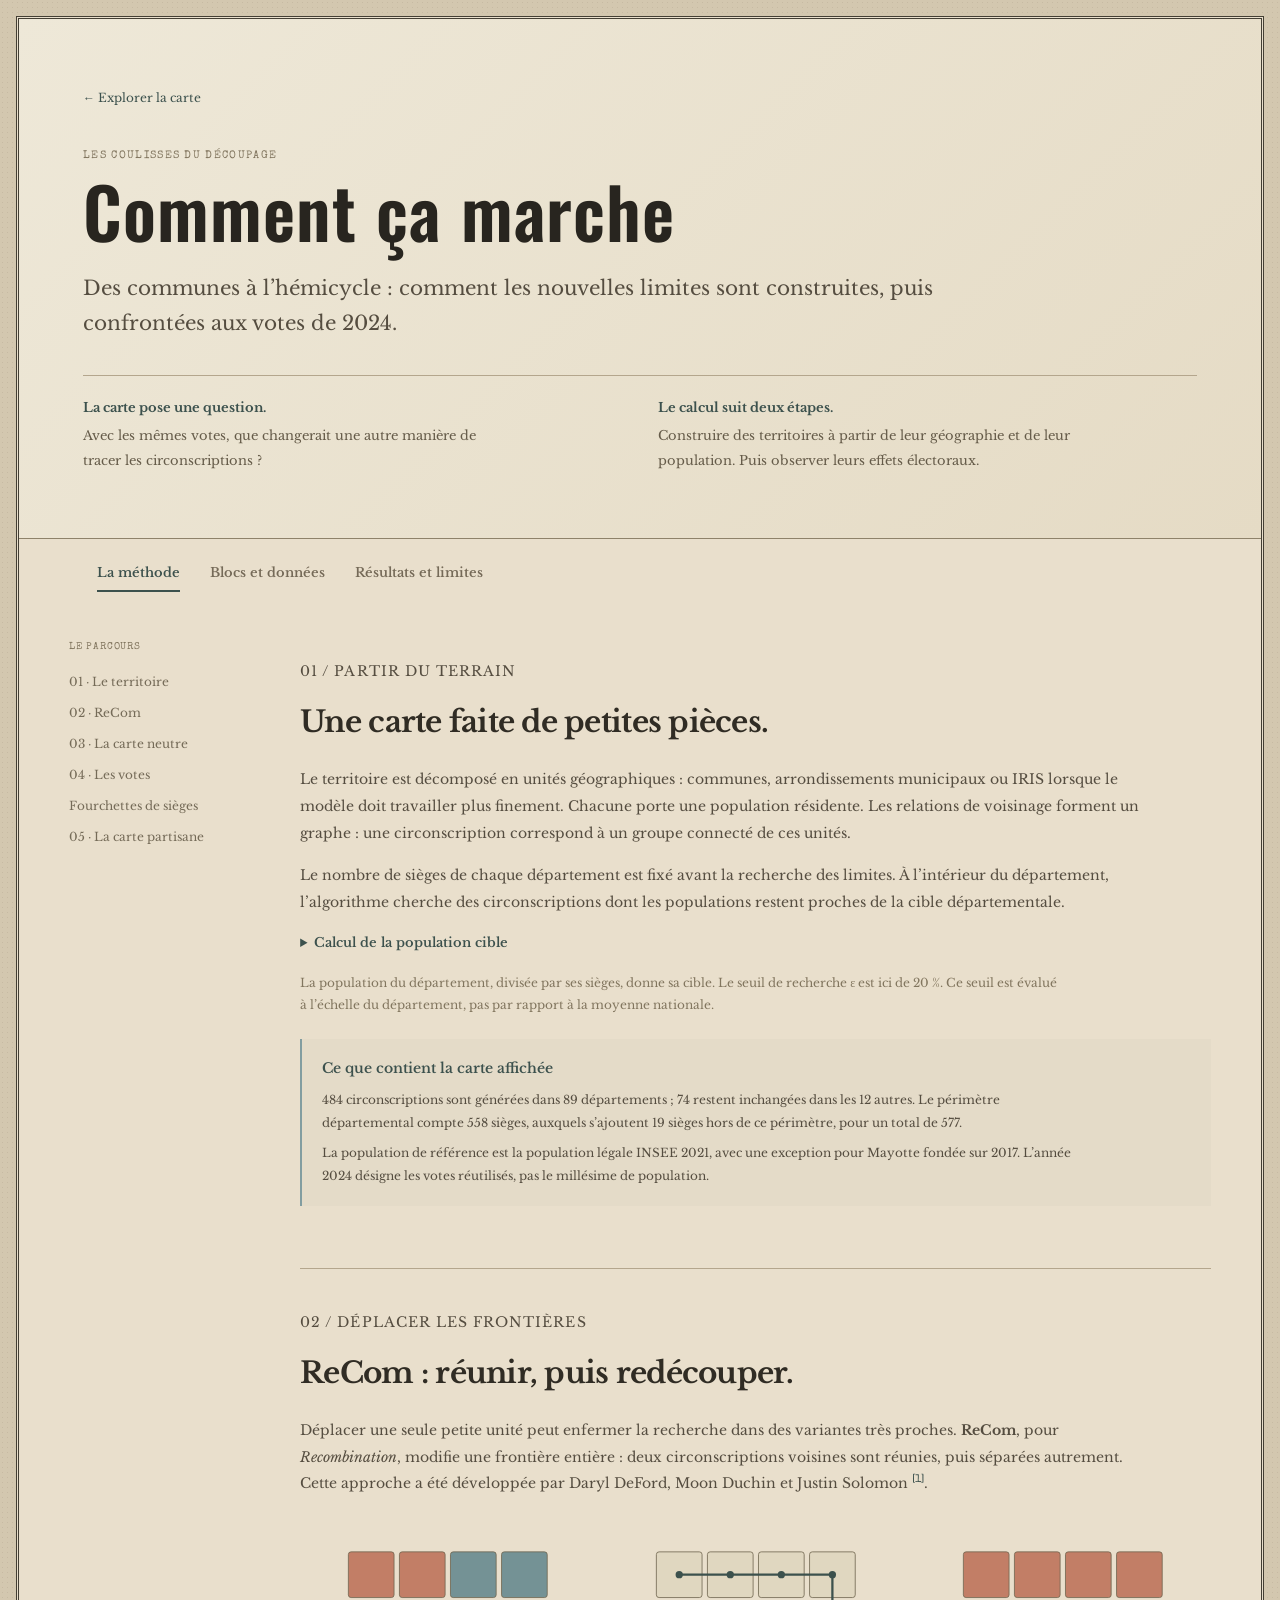
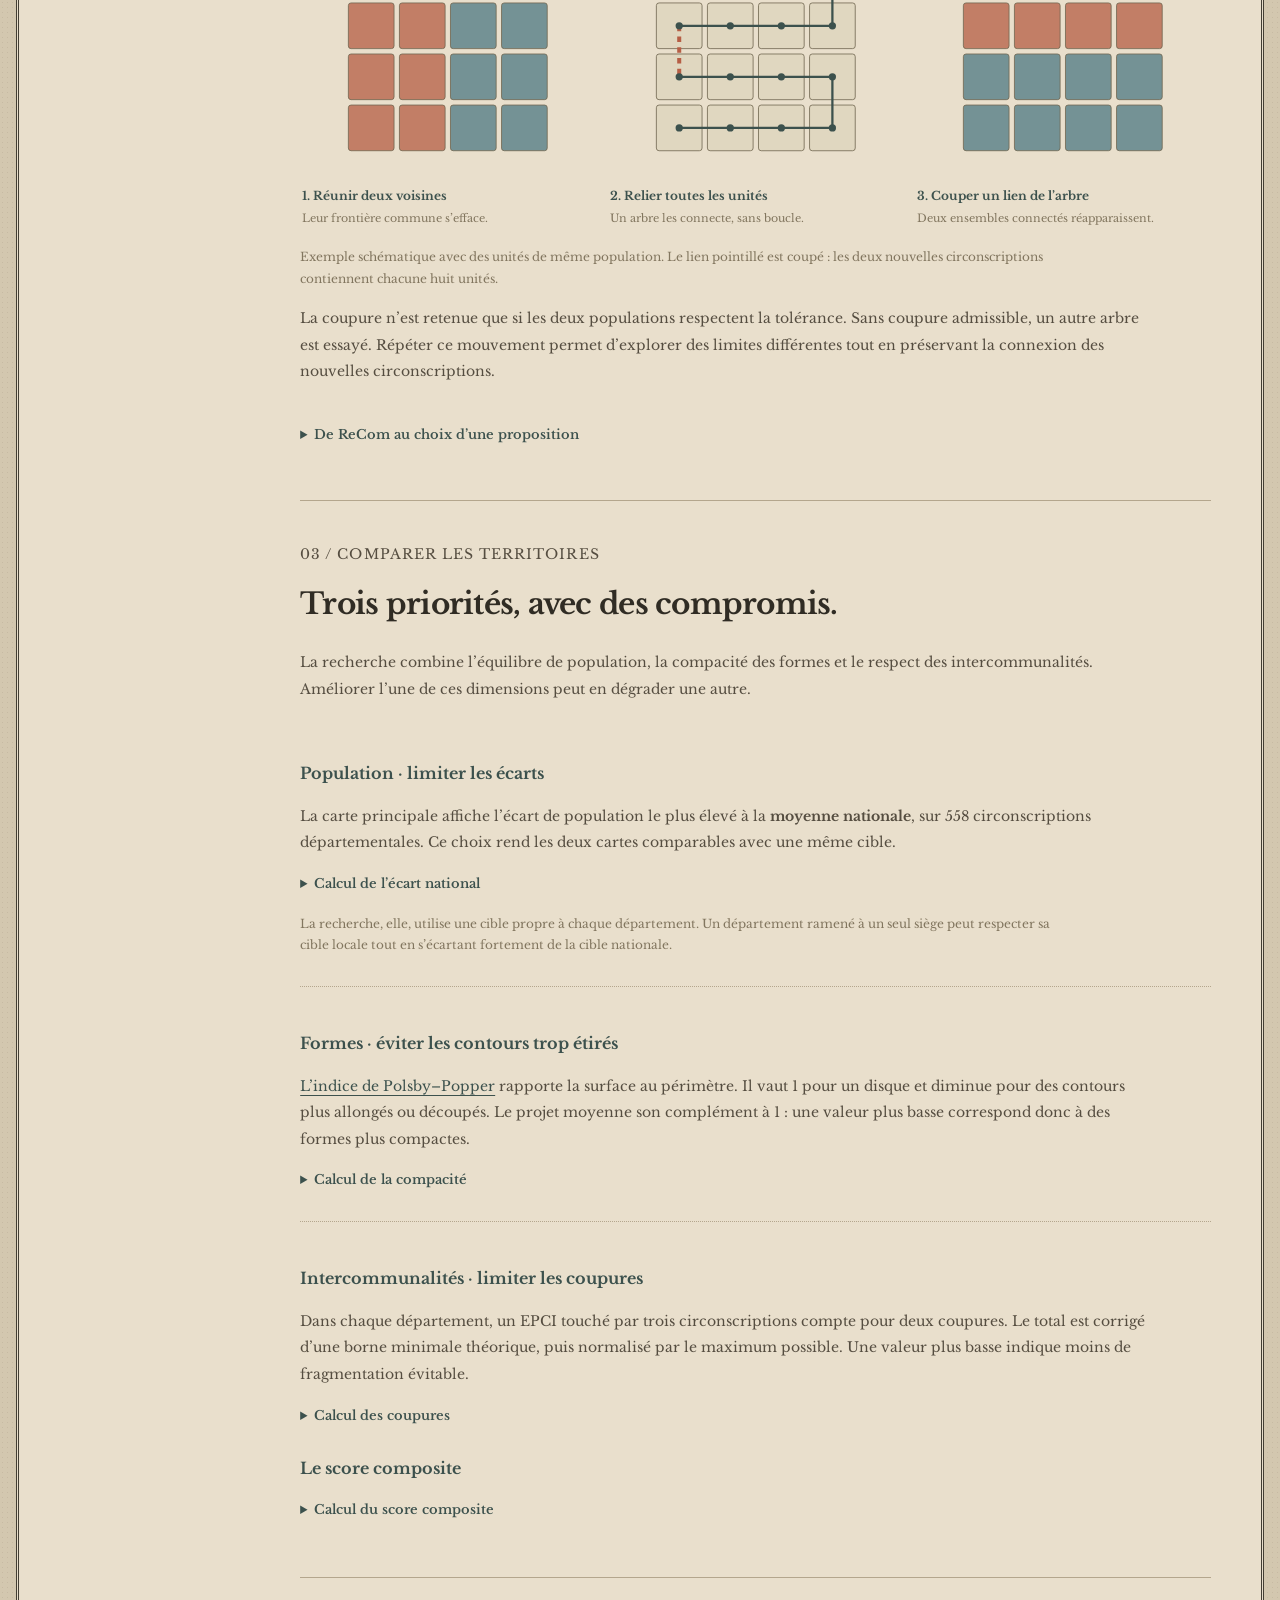
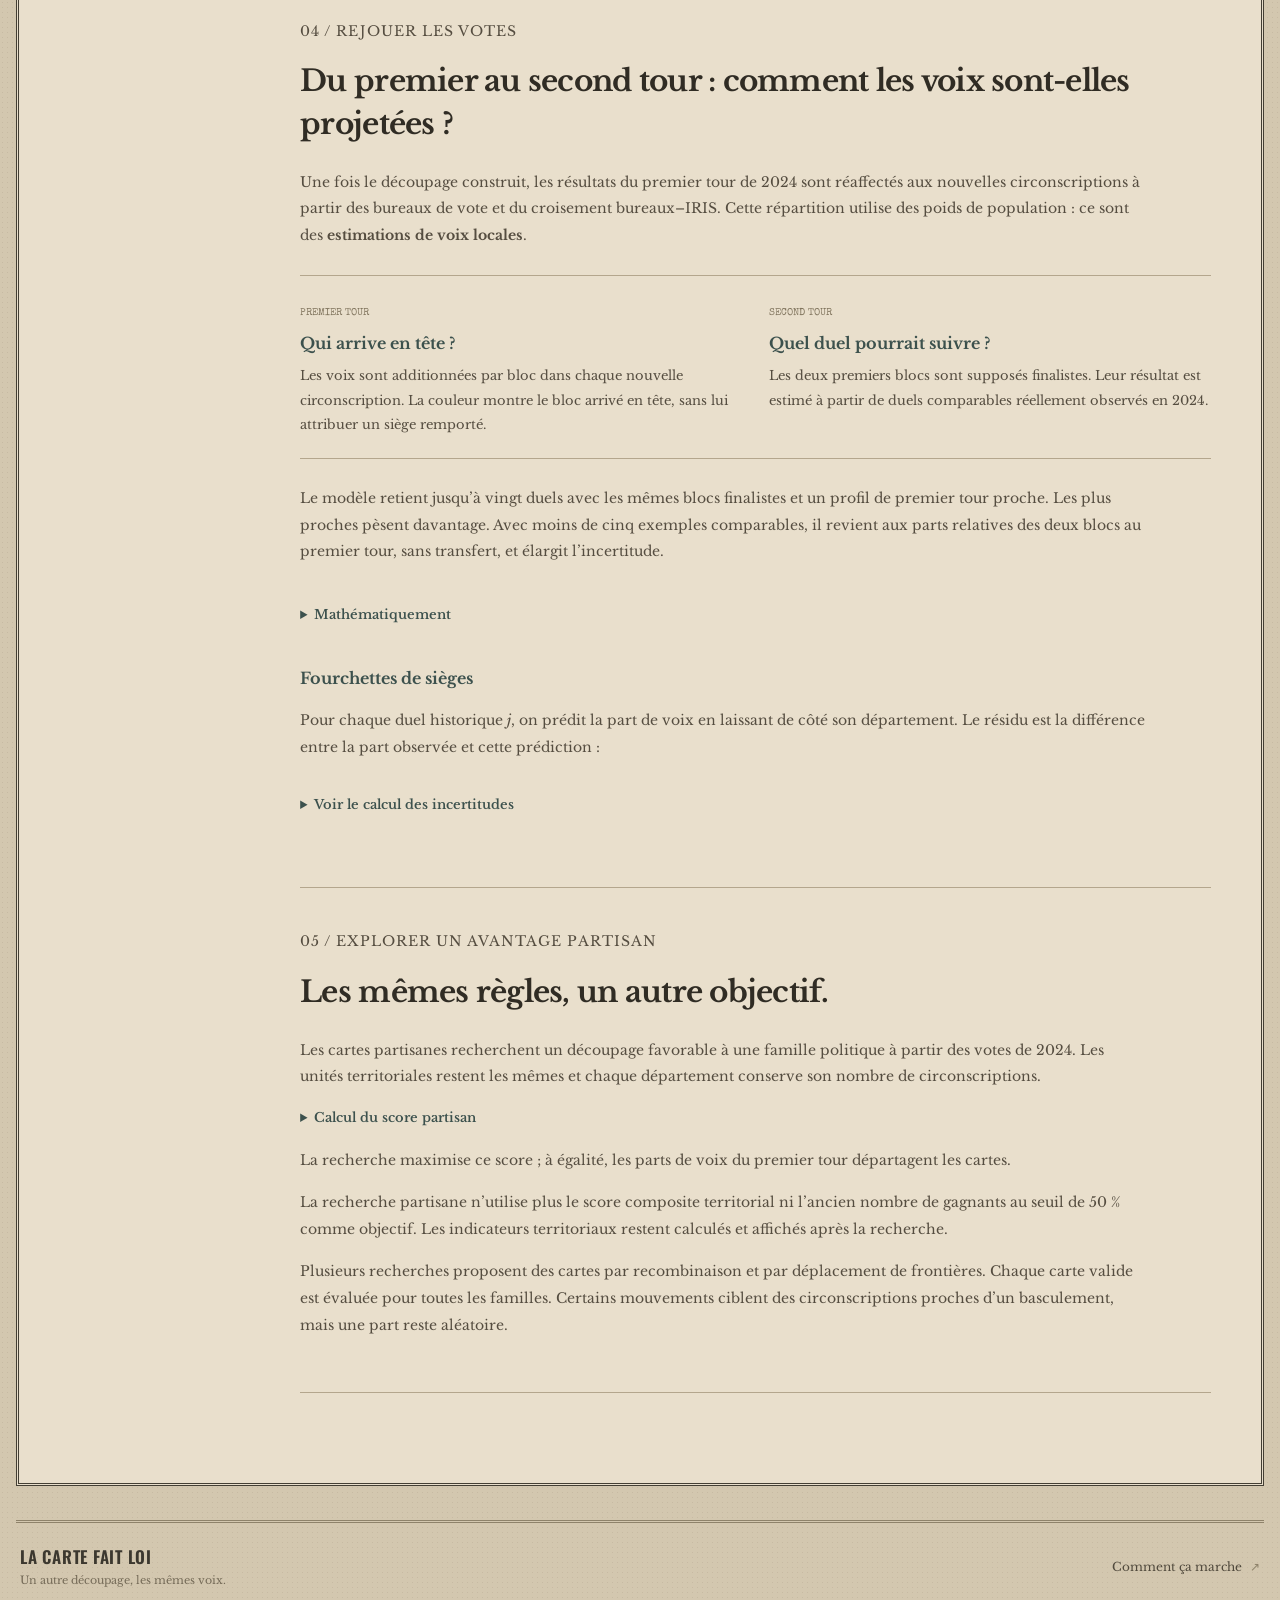
==== redistricting/webapp/method.html @ e7267a3d "Expand partisan scenarios and document methodology" ====
<!doctype html><html lang="fr"><head><meta charset="utf-8"><meta name="viewport" content="width=device-width, initial-scale=1"><meta name="theme-color" content="#e7ddc7"><title>Comment ça marche · La carte fait loi</title><link rel="preconnect" href="https://fonts.googleapis.com"><link href="https://fonts.googleapis.com/css2?family=Libre+Baskerville:wght@400;700&family=Special+Elite&family=Oswald:wght@500;600;700&display=swap" rel="stylesheet"><link rel="stylesheet" href="vendor/katex/katex.min.css"><link rel="stylesheet" href="atlas.css?v=14"></head><body><main class="method-page guide-page">
<header class="guide-hero"><a class="guide-back" href="index.html">← Explorer la carte</a><p class="guide-kicker">Les coulisses du découpage</p><h1>Comment ça marche</h1><p class="guide-lead">Des communes à l’hémicycle : comment les nouvelles limites sont construites, puis confrontées aux votes de 2024.</p><div class="guide-premise"><p><b>La carte pose une question.</b> Avec les mêmes votes, que changerait une autre manière de tracer les circonscriptions ?</p><p><b>Le calcul suit deux étapes.</b> Construire des territoires à partir de leur géographie et de leur population. Puis observer leurs effets électoraux.</p></div></header>
<nav class="guide-sections" aria-label="Grandes sections"><a href="#methode" data-section-link="methode">La méthode</a><a href="#donnees" data-section-link="donnees">Blocs et données</a><a href="#conclusions" data-section-link="conclusions">Résultats et limites</a></nav><div class="guide-layout"><nav class="guide-nav" aria-label="Sommaire"><span>Le parcours</span><a data-nav-group="methode" href="#territoire">01 · Le territoire</a><a data-nav-group="methode" href="#recom">02 · ReCom</a><a data-nav-group="methode" href="#territoires">03 · La carte neutre</a><a data-nav-group="methode" href="#second-tour">04 · Les votes</a><a data-nav-group="methode" href="#incertitude">Fourchettes de sièges</a><a data-nav-group="methode" href="#partisane">05 · La carte partisane</a><a data-nav-group="donnees" href="#familles-politiques">01 · Les familles politiques</a><a data-nav-group="donnees" href="#sources">02 · Les données</a><a data-nav-group="conclusions" href="#mmd">01 · La répartition</a><a data-nav-group="conclusions" href="#validation">02 · La portée</a></nav>
<div class="guide-chapters">
<section class="guide-chapter" id="territoire" data-guide-group="methode"><p class="chapter-number">01 / Partir du terrain</p><h2>Une carte faite de petites pièces.</h2><p>Le territoire est décomposé en unités géographiques : communes, arrondissements municipaux ou IRIS lorsque le modèle doit travailler plus finement. Chacune porte une population résidente. Les relations de voisinage forment un graphe : une circonscription correspond à un groupe connecté de ces unités.</p><p>Le nombre de sièges de chaque département est fixé avant la recherche des limites. À l’intérieur du département, l’algorithme cherche des circonscriptions dont les populations restent proches de la cible départementale.</p><details class="math-disclosure"><summary>Calcul de la population cible</summary><div class="math-display math-pair"><span class="tex-equation" data-tex="\bar P_d=\frac{P_d}{k_d}"><math xmlns="http://www.w3.org/1998/Math/MathML" display="block" aria-label="Population cible du département : population du département divisée par son nombre de sièges"><mrow><msub><mover accent="true"><mi>P</mi><mo>¯</mo></mover><mi>d</mi></msub><mo>=</mo><mfrac><msub><mi>P</mi><mi>d</mi></msub><msub><mi>k</mi><mi>d</mi></msub></mfrac></mrow></math></span><span class="math-connector">et</span><span class="tex-equation" data-tex="\frac{|P(C)-\bar P_d|}{\bar P_d}\leq\varepsilon"><math xmlns="http://www.w3.org/1998/Math/MathML" display="block" aria-label="Écart relatif de la circonscription à la cible départementale inférieur ou égal à epsilon"><mrow><mfrac><mrow><mo>|</mo><mi>P</mi><mo>(</mo><mi>C</mi><mo>)</mo><mo>−</mo><msub><mover accent="true"><mi>P</mi><mo>¯</mo></mover><mi>d</mi></msub><mo>|</mo></mrow><msub><mover accent="true"><mi>P</mi><mo>¯</mo></mover><mi>d</mi></msub></mfrac><mo>≤</mo><mi>ε</mi></mrow></math></span></div></details><p class="equation-caption">La population du département, divisée par ses sièges, donne sa cible. Le seuil de recherche ε est ici de 20 %. Ce seuil est évalué à l’échelle du département, pas par rapport à la moyenne nationale.</p><div class="guide-note"><b>Ce que contient la carte affichée</b><p id="draft-scope"></p><p>La population de référence est la population légale INSEE 2021, avec une exception pour Mayotte fondée sur 2017. L’année 2024 désigne les votes réutilisés, pas le millésime de population.</p></div></section>
<section class="guide-chapter" id="recom" data-guide-group="methode"><p class="chapter-number">02 / Déplacer les frontières</p><h2>ReCom : réunir, puis redécouper.</h2><p>Déplacer une seule petite unité peut enfermer la recherche dans des variantes très proches. <strong>ReCom</strong>, pour <em>Recombination</em>, modifie une frontière entière : deux circonscriptions voisines sont réunies, puis séparées autrement. Cette approche a été développée par Daryl DeFord, Moon Duchin et Justin Solomon <a class="reference-link" href="#ref-recom">[1]</a>.</p>
<div class="recom-strip"><figure><svg class="recom-diagram" viewBox="0 0 220 190" role="img" aria-label="Deux circonscriptions voisines"><title>Deux circonscriptions voisines</title><rect x="36" y="20" width="34" height="34" rx="2" fill="#b65e45" fill-opacity=".75" stroke="#706650" stroke-width=".6"/><rect x="74" y="20" width="34" height="34" rx="2" fill="#b65e45" fill-opacity=".75" stroke="#706650" stroke-width=".6"/><rect x="112" y="20" width="34" height="34" rx="2" fill="#4e7883" fill-opacity=".75" stroke="#706650" stroke-width=".6"/><rect x="150" y="20" width="34" height="34" rx="2" fill="#4e7883" fill-opacity=".75" stroke="#706650" stroke-width=".6"/><rect x="36" y="58" width="34" height="34" rx="2" fill="#b65e45" fill-opacity=".75" stroke="#706650" stroke-width=".6"/><rect x="74" y="58" width="34" height="34" rx="2" fill="#b65e45" fill-opacity=".75" stroke="#706650" stroke-width=".6"/><rect x="112" y="58" width="34" height="34" rx="2" fill="#4e7883" fill-opacity=".75" stroke="#706650" stroke-width=".6"/><rect x="150" y="58" width="34" height="34" rx="2" fill="#4e7883" fill-opacity=".75" stroke="#706650" stroke-width=".6"/><rect x="36" y="96" width="34" height="34" rx="2" fill="#b65e45" fill-opacity=".75" stroke="#706650" stroke-width=".6"/><rect x="74" y="96" width="34" height="34" rx="2" fill="#b65e45" fill-opacity=".75" stroke="#706650" stroke-width=".6"/><rect x="112" y="96" width="34" height="34" rx="2" fill="#4e7883" fill-opacity=".75" stroke="#706650" stroke-width=".6"/><rect x="150" y="96" width="34" height="34" rx="2" fill="#4e7883" fill-opacity=".75" stroke="#706650" stroke-width=".6"/><rect x="36" y="134" width="34" height="34" rx="2" fill="#b65e45" fill-opacity=".75" stroke="#706650" stroke-width=".6"/><rect x="74" y="134" width="34" height="34" rx="2" fill="#b65e45" fill-opacity=".75" stroke="#706650" stroke-width=".6"/><rect x="112" y="134" width="34" height="34" rx="2" fill="#4e7883" fill-opacity=".75" stroke="#706650" stroke-width=".6"/><rect x="150" y="134" width="34" height="34" rx="2" fill="#4e7883" fill-opacity=".75" stroke="#706650" stroke-width=".6"/></svg><figcaption><b>1. Réunir deux voisines</b><span>Leur frontière commune s’efface.</span></figcaption></figure><figure><svg class="recom-diagram" viewBox="0 0 220 190" role="img" aria-label="Un arbre sur le territoire fusionné"><title>Un arbre sur le territoire fusionné</title><rect x="36" y="20" width="34" height="34" rx="2" fill="#ded4bd" fill-opacity=".75" stroke="#706650" stroke-width=".6"/><rect x="74" y="20" width="34" height="34" rx="2" fill="#ded4bd" fill-opacity=".75" stroke="#706650" stroke-width=".6"/><rect x="112" y="20" width="34" height="34" rx="2" fill="#ded4bd" fill-opacity=".75" stroke="#706650" stroke-width=".6"/><rect x="150" y="20" width="34" height="34" rx="2" fill="#ded4bd" fill-opacity=".75" stroke="#706650" stroke-width=".6"/><rect x="36" y="58" width="34" height="34" rx="2" fill="#ded4bd" fill-opacity=".75" stroke="#706650" stroke-width=".6"/><rect x="74" y="58" width="34" height="34" rx="2" fill="#ded4bd" fill-opacity=".75" stroke="#706650" stroke-width=".6"/><rect x="112" y="58" width="34" height="34" rx="2" fill="#ded4bd" fill-opacity=".75" stroke="#706650" stroke-width=".6"/><rect x="150" y="58" width="34" height="34" rx="2" fill="#ded4bd" fill-opacity=".75" stroke="#706650" stroke-width=".6"/><rect x="36" y="96" width="34" height="34" rx="2" fill="#ded4bd" fill-opacity=".75" stroke="#706650" stroke-width=".6"/><rect x="74" y="96" width="34" height="34" rx="2" fill="#ded4bd" fill-opacity=".75" stroke="#706650" stroke-width=".6"/><rect x="112" y="96" width="34" height="34" rx="2" fill="#ded4bd" fill-opacity=".75" stroke="#706650" stroke-width=".6"/><rect x="150" y="96" width="34" height="34" rx="2" fill="#ded4bd" fill-opacity=".75" stroke="#706650" stroke-width=".6"/><rect x="36" y="134" width="34" height="34" rx="2" fill="#ded4bd" fill-opacity=".75" stroke="#706650" stroke-width=".6"/><rect x="74" y="134" width="34" height="34" rx="2" fill="#ded4bd" fill-opacity=".75" stroke="#706650" stroke-width=".6"/><rect x="112" y="134" width="34" height="34" rx="2" fill="#ded4bd" fill-opacity=".75" stroke="#706650" stroke-width=".6"/><rect x="150" y="134" width="34" height="34" rx="2" fill="#ded4bd" fill-opacity=".75" stroke="#706650" stroke-width=".6"/><line x1="53" y1="37" x2="91" y2="37" stroke="#3c514d" stroke-width="1.7"/><line x1="91" y1="37" x2="129" y2="37" stroke="#3c514d" stroke-width="1.7"/><line x1="129" y1="37" x2="167" y2="37" stroke="#3c514d" stroke-width="1.7"/><line x1="167" y1="37" x2="167" y2="75" stroke="#3c514d" stroke-width="1.7"/><line x1="167" y1="75" x2="129" y2="75" stroke="#3c514d" stroke-width="1.7"/><line x1="129" y1="75" x2="91" y2="75" stroke="#3c514d" stroke-width="1.7"/><line x1="91" y1="75" x2="53" y2="75" stroke="#3c514d" stroke-width="1.7"/><line x1="53" y1="75" x2="53" y2="113" stroke="#b65e45" stroke-width="3" stroke-dasharray="4 4"/><line x1="53" y1="113" x2="91" y2="113" stroke="#3c514d" stroke-width="1.7"/><line x1="91" y1="113" x2="129" y2="113" stroke="#3c514d" stroke-width="1.7"/><line x1="129" y1="113" x2="167" y2="113" stroke="#3c514d" stroke-width="1.7"/><line x1="167" y1="113" x2="167" y2="151" stroke="#3c514d" stroke-width="1.7"/><line x1="167" y1="151" x2="129" y2="151" stroke="#3c514d" stroke-width="1.7"/><line x1="129" y1="151" x2="91" y2="151" stroke="#3c514d" stroke-width="1.7"/><line x1="91" y1="151" x2="53" y2="151" stroke="#3c514d" stroke-width="1.7"/><circle cx="53" cy="37" r="2.7" fill="#3c514d"/><circle cx="91" cy="37" r="2.7" fill="#3c514d"/><circle cx="129" cy="37" r="2.7" fill="#3c514d"/><circle cx="167" cy="37" r="2.7" fill="#3c514d"/><circle cx="53" cy="75" r="2.7" fill="#3c514d"/><circle cx="91" cy="75" r="2.7" fill="#3c514d"/><circle cx="129" cy="75" r="2.7" fill="#3c514d"/><circle cx="167" cy="75" r="2.7" fill="#3c514d"/><circle cx="53" cy="113" r="2.7" fill="#3c514d"/><circle cx="91" cy="113" r="2.7" fill="#3c514d"/><circle cx="129" cy="113" r="2.7" fill="#3c514d"/><circle cx="167" cy="113" r="2.7" fill="#3c514d"/><circle cx="53" cy="151" r="2.7" fill="#3c514d"/><circle cx="91" cy="151" r="2.7" fill="#3c514d"/><circle cx="129" cy="151" r="2.7" fill="#3c514d"/><circle cx="167" cy="151" r="2.7" fill="#3c514d"/></svg><figcaption><b>2. Relier toutes les unités</b><span>Un arbre les connecte, sans boucle.</span></figcaption></figure><figure><svg class="recom-diagram" viewBox="0 0 220 190" role="img" aria-label="Deux nouvelles circonscriptions"><title>Deux nouvelles circonscriptions</title><rect x="36" y="20" width="34" height="34" rx="2" fill="#b65e45" fill-opacity=".75" stroke="#706650" stroke-width=".6"/><rect x="74" y="20" width="34" height="34" rx="2" fill="#b65e45" fill-opacity=".75" stroke="#706650" stroke-width=".6"/><rect x="112" y="20" width="34" height="34" rx="2" fill="#b65e45" fill-opacity=".75" stroke="#706650" stroke-width=".6"/><rect x="150" y="20" width="34" height="34" rx="2" fill="#b65e45" fill-opacity=".75" stroke="#706650" stroke-width=".6"/><rect x="36" y="58" width="34" height="34" rx="2" fill="#b65e45" fill-opacity=".75" stroke="#706650" stroke-width=".6"/><rect x="74" y="58" width="34" height="34" rx="2" fill="#b65e45" fill-opacity=".75" stroke="#706650" stroke-width=".6"/><rect x="112" y="58" width="34" height="34" rx="2" fill="#b65e45" fill-opacity=".75" stroke="#706650" stroke-width=".6"/><rect x="150" y="58" width="34" height="34" rx="2" fill="#b65e45" fill-opacity=".75" stroke="#706650" stroke-width=".6"/><rect x="36" y="96" width="34" height="34" rx="2" fill="#4e7883" fill-opacity=".75" stroke="#706650" stroke-width=".6"/><rect x="74" y="96" width="34" height="34" rx="2" fill="#4e7883" fill-opacity=".75" stroke="#706650" stroke-width=".6"/><rect x="112" y="96" width="34" height="34" rx="2" fill="#4e7883" fill-opacity=".75" stroke="#706650" stroke-width=".6"/><rect x="150" y="96" width="34" height="34" rx="2" fill="#4e7883" fill-opacity=".75" stroke="#706650" stroke-width=".6"/><rect x="36" y="134" width="34" height="34" rx="2" fill="#4e7883" fill-opacity=".75" stroke="#706650" stroke-width=".6"/><rect x="74" y="134" width="34" height="34" rx="2" fill="#4e7883" fill-opacity=".75" stroke="#706650" stroke-width=".6"/><rect x="112" y="134" width="34" height="34" rx="2" fill="#4e7883" fill-opacity=".75" stroke="#706650" stroke-width=".6"/><rect x="150" y="134" width="34" height="34" rx="2" fill="#4e7883" fill-opacity=".75" stroke="#706650" stroke-width=".6"/></svg><figcaption><b>3. Couper un lien de l’arbre</b><span>Deux ensembles connectés réapparaissent.</span></figcaption></figure></div><p class="equation-caption">Exemple schématique avec des unités de même population. Le lien pointillé est coupé : les deux nouvelles circonscriptions contiennent chacune huit unités.</p>
<p>La coupure n’est retenue que si les deux populations respectent la tolérance. Sans coupure admissible, un autre arbre est essayé. Répéter ce mouvement permet d’explorer des limites différentes tout en préservant la connexion des nouvelles circonscriptions.</p><details class="guide-details"><summary>De ReCom au choix d’une proposition</summary><p>Le projet construit les arbres par Kruskal aléatoire. Ce tirage n’est pas un tirage uniforme parmi tous les arbres possibles. Les mouvements ReCom alimentent ensuite un <strong>recuit simulé</strong> : les améliorations sont acceptées ; certaines dégradations peuvent aussi l’être au début, pour sortir d’une solution locale. Cette souplesse diminue au cours de la recherche. Le meilleur plan valide rencontré est conservé.</p><p>Ce procédé ne garantit ni l’optimum global, ni un échantillon uniforme de toutes les cartes. Il n’est pas assimilé ici à un ensemble électoral neutre.</p></details></section>
<section class="guide-chapter" id="territoires" data-guide-group="methode"><p class="chapter-number">03 / Comparer les territoires</p><h2>Trois priorités, avec des compromis.</h2><p>La recherche combine l’équilibre de population, la compacité des formes et le respect des intercommunalités. Améliorer l’une de ces dimensions peut en dégrader une autre.</p><div class="criterion-block"><h3>Population · limiter les écarts</h3><p>La carte principale affiche l’écart de population le plus élevé à la <strong>moyenne nationale</strong>, sur 558 circonscriptions départementales. Ce choix rend les deux cartes comparables avec une même cible.</p><details class="math-disclosure"><summary>Calcul de l’écart national</summary><div class="math-display"><span class="tex-equation" data-tex="\bar P=\frac{P_{\text{total}}}{558},\qquad E_{\max}=\max_C\frac{|P(C)-\bar P|}{\bar P}"><math xmlns="http://www.w3.org/1998/Math/MathML" display="block" aria-label="Écart national maximal : maximum des écarts relatifs de population à la cible nationale"><mrow><mover accent="true"><mi>P</mi><mo>¯</mo></mover><mo>=</mo><mfrac><msub><mi>P</mi><mtext>total</mtext></msub><mn>558</mn></mfrac><mo>,</mo><mspace width="1em"></mspace><msub><mi>E</mi><mtext>max</mtext></msub><mo>=</mo><munder><mi mathvariant="normal">max</mi><mi>C</mi></munder><mfrac><mrow><mo>|</mo><mi>P</mi><mrow><mo>(</mo><mi>C</mi><mo>)</mo></mrow><mo>−</mo><mover accent="true"><mi>P</mi><mo>¯</mo></mover><mo>|</mo></mrow><mover accent="true"><mi>P</mi><mo>¯</mo></mover></mfrac></mrow></math></span></div></details><p class="equation-caption">La recherche, elle, utilise une cible propre à chaque département. Un département ramené à un seul siège peut respecter sa cible locale tout en s’écartant fortement de la cible nationale.</p></div><div class="criterion-block"><h3>Formes · éviter les contours trop étirés</h3><p><a href="https://cran.r-project.org/web/packages/redistmetrics/vignettes/compactness.html">L’indice de Polsby–Popper</a> rapporte la surface au périmètre. Il vaut 1 pour un disque et diminue pour des contours plus allongés ou découpés. Le projet moyenne son complément à 1 : une valeur plus basse correspond donc à des formes plus compactes.</p><details class="math-disclosure"><summary>Calcul de la compacité</summary><div class="math-display"><span class="tex-equation" data-tex="PP(C)=\frac{4\pi A(C)}{\ell^2},\qquad L_{\text{formes}}=\frac{1}{k}\sum_{i=1}^{k}(1-PP(C_i))"><math xmlns="http://www.w3.org/1998/Math/MathML" display="block" aria-label="Compacité : Polsby–Popper égale quatre pi fois aire divisée par périmètre au carré ; on moyenne un moins cet indice"><mrow><mi mathvariant="normal">PP</mi><mrow><mo>(</mo><mi>C</mi><mo>)</mo></mrow><mo>=</mo><mfrac><mrow><mn>4</mn><mi>π</mi><mi>A</mi><mrow><mo>(</mo><mi>C</mi><mo>)</mo></mrow></mrow><msup><mi>ℓ</mi><mn>2</mn></msup></mfrac><mo>,</mo><mspace width="1em"></mspace><msub><mi>L</mi><mtext>formes</mtext></msub><mo>=</mo><mfrac><mn>1</mn><mi>k</mi></mfrac><munderover><mo>∑</mo><mrow><mi>i</mi><mo>=</mo><mn>1</mn></mrow><mi>k</mi></munderover><mrow><mo>(</mo><mrow><mn>1</mn><mo>−</mo><mi mathvariant="normal">PP</mi><mrow><mo>(</mo><msub><mi>C</mi><mi>i</mi></msub><mo>)</mo></mrow></mrow><mo>)</mo></mrow></mrow></math></span></div><p class="equation-caption">A est la surface, ℓ le périmètre de la circonscription considérée et k le nombre de circonscriptions.</p></details></div><div class="criterion-block"><h3>Intercommunalités · limiter les coupures</h3><p>Dans chaque département, un EPCI touché par trois circonscriptions compte pour deux coupures. Le total est corrigé d’une borne minimale théorique, puis normalisé par le maximum possible. Une valeur plus basse indique moins de fragmentation évitable.</p><details class="math-disclosure"><summary>Calcul des coupures</summary><div class="math-display"><span class="tex-equation" data-tex="L_{\text{intercommunalités}}=\frac{\max(0,S-S_{\min})}{\max(1,S_{\max}-S_{\min})}"><math xmlns="http://www.w3.org/1998/Math/MathML" display="block" aria-label="Fragmentation normalisée : coupures au-delà de la borne minimale divisées par l’écart entre bornes maximale et minimale, avec garde contre un dénominateur nul"><mrow><msub><mi>L</mi><mtext>intercommunalités</mtext></msub><mo>=</mo><mfrac><mrow><mi mathvariant="normal">max</mi><mrow><mo>(</mo><mrow><mn>0</mn><mo>,</mo><mi>S</mi><mo>−</mo><msub><mi>S</mi><mtext>min</mtext></msub></mrow><mo>)</mo></mrow></mrow><mrow><mi mathvariant="normal">max</mi><mrow><mo>(</mo><mrow><mn>1</mn><mo>,</mo><msub><mi>S</mi><mtext>max</mtext></msub><mo>−</mo><msub><mi>S</mi><mtext>min</mtext></msub></mrow><mo>)</mo></mrow></mrow></mfrac></mrow></math></span></div><p class="equation-caption">S désigne le nombre de coupures ; S<sub>min</sub> et S<sub>max</sub> sont les bornes du modèle. Le garde-fou au dénominateur évite une division par zéro.</p></details></div><h3>Le score composite</h3><details class="math-disclosure"><summary>Calcul du score composite</summary><div class="math-display"><span class="tex-equation" data-tex="L=0{,}50\,L_{\text{population}}+0{,}30\,L_{\text{formes}}+0{,}20\,L_{\text{intercommunalités}}"><math xmlns="http://www.w3.org/1998/Math/MathML" display="block" aria-label="Fonction objectif : 50 pour cent population, 30 pour cent formes, 20 pour cent intercommunalités"><mrow><mi>L</mi><mo>=</mo><mn>0,50</mn><msub><mi>L</mi><mtext>population</mtext></msub><mo>+</mo><mn>0,30</mn><msub><mi>L</mi><mtext>formes</mtext></msub><mo>+</mo><mn>0,20</mn><msub><mi>L</mi><mtext>intercommunalités</mtext></msub></mrow></math></span></div></details></section>
<section class="guide-chapter" id="second-tour" data-guide-group="methode"><p class="chapter-number">04 / Rejouer les votes</p><h2>Du premier au second tour : comment les voix sont-elles projetées ?</h2><p>Une fois le découpage construit, les résultats du premier tour de 2024 sont réaffectés aux nouvelles circonscriptions à partir des bureaux de vote et du croisement bureaux–IRIS. Cette répartition utilise des poids de population : ce sont des <strong>estimations de voix locales</strong>.</p><div class="guide-two-tours"><div><span>Premier tour</span><h3>Qui arrive en tête ?</h3><p>Les voix sont additionnées par bloc dans chaque nouvelle circonscription. La couleur montre le bloc arrivé en tête, sans lui attribuer un siège remporté.</p></div><div><span>Second tour</span><h3>Quel duel pourrait suivre ?</h3><p>Les deux premiers blocs sont supposés finalistes. Leur résultat est estimé à partir de duels comparables réellement observés en 2024.</p></div></div><p>Le modèle retient jusqu’à vingt duels avec les mêmes blocs finalistes et un profil de premier tour proche. Les plus proches pèsent davantage. Avec moins de cinq exemples comparables, il revient aux parts relatives des deux blocs au premier tour, sans transfert, et élargit l’incertitude.</p><details class="guide-details"><summary>Mathématiquement</summary><div class="math-display"><span class="tex-equation" data-tex="\hat{s}_a(x)=\frac{\sum_{j\in V}w_j s_{a,j}}{\sum_{j\in V}w_j}"><math xmlns="http://www.w3.org/1998/Math/MathML" display="block" aria-label="Part estimée du bloc a : moyenne des résultats des duels voisins pondérée par leur proximité"><mrow><msub><mover accent="true"><mi>s</mi><mo>^</mo></mover><mi>a</mi></msub><mrow><mo>(</mo><mi>x</mi><mo>)</mo></mrow><mo>=</mo><mfrac><mrow><munderover><mo>∑</mo><mrow><mi>j</mi><mo>∈</mo><mi>V</mi></mrow><mrow></mrow></munderover><msub><mi>w</mi><mi>j</mi></msub><msub><mi>s</mi><mrow><mi>a</mi><mo>,</mo><mi>j</mi></mrow></msub></mrow><mrow><munderover><mo>∑</mo><mrow><mi>j</mi><mo>∈</mo><mi>V</mi></mrow><mrow></mrow></munderover><msub><mi>w</mi><mi>j</mi></msub></mrow></mfrac></mrow></math></span></div><div class="math-display"><span class="tex-equation" data-tex="w_j=\frac{1}{\lVert x-x_j\rVert_2+0{,}015}"><math xmlns="http://www.w3.org/1998/Math/MathML" display="block" aria-label="Poids d’un duel : inverse de sa distance euclidienne au profil recherché plus 0,015"><mrow><msub><mi>w</mi><mi>j</mi></msub><mo>=</mo><mfrac><mn>1</mn><mrow><msub><mrow><mo>‖</mo><mrow><mi>x</mi><mo>−</mo><msub><mi>x</mi><mi>j</mi></msub></mrow><mo>‖</mo></mrow><mn>2</mn></msub><mo>+</mo><mn>0,015</mn></mrow></mfrac></mrow></math></span></div><p>x contient les parts de voix des blocs au premier tour ; x<sub>j</sub> est le profil du duel historique j. V regroupe les voisins retenus. s<sub>a,j</sub> est la part du bloc a au second tour dans ce duel. Le petit terme 0,015 stabilise le poids quand deux profils sont très proches.</p></details><h3 id="incertitude">Fourchettes de sièges</h3><p>Pour chaque duel historique <i>j</i>, on prédit la part de voix en laissant de côté son département. Le résidu est la différence entre la part observée et cette prédiction :</p><details class="guide-details math-disclosure"><summary>Voir le calcul des incertitudes</summary><div class="math-display"><span class="tex-equation" data-tex="r_j=y_j-\hat{y}_{-d(j)}"><math xmlns="http://www.w3.org/1998/Math/MathML" display="block" aria-label="Résidu r indice j égal part observée y indice j moins part prédite sans son département"><mrow><msub><mi>r</mi><mi>j</mi></msub><mo>=</mo><msub><mi>y</mi><mi>j</mi></msub><mo>−</mo><msub><mover accent="true"><mi>y</mi><mo>^</mo></mover><mrow><mo>−</mo><mi>d</mi><mo>(</mo><mi>j</mi><mo>)</mo></mrow></msub></mrow></math></span></div><p>Une correction globale est appliquée seulement si elle améliore les critères du test rétrospectif ; les résidus utilisés en tiennent alors compte. Pour chaque circonscription, on tire avec remise un résidu de la même paire de blocs lorsqu’au moins dix sont disponibles, sinon parmi tous les résidus. Le tirage est indépendant entre circonscriptions ; les deux finalistes restent fixés par le premier tour.</p><div class="math-display"><span class="tex-equation" data-tex="p_i^{(t)}=\operatorname{clip}(\hat p_i+\epsilon_i^{(t)},0,1)"><math xmlns="http://www.w3.org/1998/Math/MathML" display="block" aria-label="Part simulée du bloc a égale part prédite plus résidu tiré, bornée entre zéro et un"><mrow><msubsup><mi>p</mi><mi>i</mi><mrow><mo>(</mo><mi>t</mi><mo>)</mo></mrow></msubsup><mo>=</mo><mi mathvariant="normal">clip</mi><mo>(</mo><msub><mover accent="true"><mi>p</mi><mo>^</mo></mover><mi>i</mi></msub><mo>+</mo><msubsup><mi>ε</mi><mi>i</mi><mrow><mo>(</mo><mi>t</mi><mo>)</mo></mrow></msubsup><mo>,</mo><mn>0</mn><mo>,</mo><mn>1</mn><mo>)</mo></mrow></math></span></div><p>On répète ce tirage 1 000 fois. Dans chaque simulation <i>t</i>, on additionne les sièges du bloc <i>b</i> ; les 10e et 90e percentiles de ces totaux donnent la fourchette affichée :</p><div class="math-display"><span class="tex-equation" data-tex="N_b^{(t)}=\sum_i\mathbf{1}\{W_i^{(t)}=b\},\qquad[Q_{0{,}1}(N_b),Q_{0{,}9}(N_b)]"><math xmlns="http://www.w3.org/1998/Math/MathML" display="block" aria-label="Nombre de sièges simulés du bloc b : somme des circonscriptions où b gagne ; fourchette entre les quantiles dix et quatre-vingt-dix pour cent"><mrow><msubsup><mi>N</mi><mi>b</mi><mrow><mo>(</mo><mi>t</mi><mo>)</mo></mrow></msubsup><mo>=</mo><munder><mo>∑</mo><mi>i</mi></munder><mn>1</mn><mo>{</mo><msubsup><mi>W</mi><mi>i</mi><mrow><mo>(</mo><mi>t</mi><mo>)</mo></mrow></msubsup><mo>=</mo><mi>b</mi><mo>}</mo><mo>,</mo><mspace width="1.3em"/><mo>[</mo><msub><mi>Q</mi><mrow><mn>0,1</mn></mrow></msub><mo>(</mo><msub><mi>N</mi><mi>b</mi></msub><mo>)</mo><mo>,</mo><msub><mi>Q</mi><mrow><mn>0,9</mn></mrow></msub><mo>(</mo><msub><mi>N</mi><mi>b</mi></msub><mo>)</mo><mo>]</mo></mrow></math></span></div></details></section>

<section class="guide-chapter" id="partisane" data-guide-group="methode"><p class="chapter-number">05 / Explorer un avantage partisan</p><h2>Les mêmes règles, un autre objectif.</h2><p>Les cartes partisanes recherchent un découpage favorable à une famille politique à partir des votes de 2024. Les unités territoriales restent les mêmes et chaque département conserve son nombre de circonscriptions.</p><details class="math-disclosure"><summary>Calcul du score partisan</summary><p>Pour un bloc <i>b</i> et une carte <i>P</i>, le score utilisé est le nombre moyen de sièges qu’il remporte selon le modèle :</p><div class="math-display"><span class="tex-equation" data-tex="J_b(P)=\sum_{i\in P}\Pr(W_i=b)"><math xmlns="http://www.w3.org/1998/Math/MathML" display="block" aria-label="Score partisan J indice b de P : somme sur les circonscriptions de la probabilité simulée que le bloc b gagne"><mrow><msub><mi>J</mi><mi>b</mi></msub><mo>(</mo><mi>P</mi><mo>)</mo><mo>=</mo><munder><mo>∑</mo><mrow><mi>i</mi><mo>∈</mo><mi>P</mi></mrow></munder><mi mathvariant="normal">Pr</mi><mo>(</mo><msub><mi>W</mi><mi>i</mi></msub><mo>=</mo><mi>b</mi><mo>)</mo></mrow></math></span></div><p>Ici, <i>W</i><sub>i</sub> est le bloc gagnant dans le duel simulé de la circonscription <i>i</i>. Chaque probabilité est calculée à partir des fréquences de victoire dans le groupe de résidus du duel.</p></details><p>La recherche maximise ce score ; à égalité, les parts de voix du premier tour départagent les cartes.</p><p>La recherche partisane n’utilise plus le score composite territorial ni l’ancien nombre de gagnants au seuil de 50 % comme objectif. Les indicateurs territoriaux restent calculés et affichés après la recherche.</p><p>Plusieurs recherches proposent des cartes par recombinaison et par déplacement de frontières. Chaque carte valide est évaluée pour toutes les familles. Certains mouvements ciblent des circonscriptions proches d’un basculement, mais une part reste aléatoire.</p></section>
<section class="guide-chapter" id="mmd" data-guide-group="conclusions"><p class="chapter-number">01 / Lire la répartition</p><h2>Des voix partout, ou quelques bastions ?</h2><p>Deux blocs peuvent avoir le même total de voix et une implantation très différente. L’écart moyenne–médiane, appelé MMD, décrit l’asymétrie des scores locaux : quelques très hauts ou très bas résultats peuvent éloigner la moyenne du score central.</p><details class="math-disclosure"><summary>Calcul du MMD</summary><div class="math-display"><span class="tex-equation" data-tex="\mathrm{MMD}_b=\frac{1}{n}\sum_{i=1}^{n}s_{b,i}-\operatorname{médiane}(s_{b,1},\ldots,s_{b,n})"><math xmlns="http://www.w3.org/1998/Math/MathML" display="block" aria-label="MMD du bloc b : moyenne de ses pourcentages locaux moins leur médiane"><mrow><msub><mi mathvariant="normal">MMD</mi><mi>b</mi></msub><mo>=</mo><mfrac><mn>1</mn><mi>n</mi></mfrac><munderover><mo>∑</mo><mrow><mi>i</mi><mo>=</mo><mn>1</mn></mrow><mi>n</mi></munderover><msub><mi>s</mi><mrow><mi>b</mi><mo>,</mo><mi>i</mi></mrow></msub><mo>−</mo><mi mathvariant="normal">médiane</mi><mrow><mo>(</mo><mrow><msub><mi>s</mi><mrow><mi>b</mi><mo>,</mo><mn>1</mn></mrow></msub><mo>,</mo><mo>…</mo><mo>,</mo><msub><mi>s</mi><mrow><mi>b</mi><mo>,</mo><mi>n</mi></mrow></msub></mrow><mo>)</mo></mrow></mrow></math></span></div><p class="equation-caption">s<sub>b,i</sub> est le pourcentage de voix du bloc b dans la circonscription i. Chaque circonscription compte autant dans la moyenne.</p></details><p>Par exemple, des scores de 10 %, 20 % et 60 % donnent une moyenne de 30 % et une médiane de 20 % : le MMD vaut +10 points. Des scores très dispersés peuvent aussi avoir une moyenne égale à la médiane. Cet indicateur décrit donc une asymétrie, pas la dispersion.</p><div class="metric-table-wrap"><table class="metric-table" id="mmd-table"><thead><tr><th>Bloc</th><th>Actuel (points)</th><th>Proposé (points)</th><th>Variation (points)</th></tr></thead><tbody></tbody></table></div>
<details class="guide-details" id="voix"><summary>Et le lien entre les voix et les circonscriptions en tête ?</summary><p>Un bloc peut obtenir 30 % des voix et arriver en tête dans 40 % des circonscriptions, soit un écart de +10 points. Cette amplification est distincte du MMD et ne correspond pas à des sièges remportés au second tour.</p><div class="electoral-key"><span><i></i>Part des voix</span><span><i class="seats"></i>Part des circonscriptions en tête</span></div><div class="metric-table-wrap"><table class="metric-table" id="metric-table"><thead><tr><th>Bloc</th><th>Carte actuelle</th><th>Carte proposée</th><th>Écart actuel</th><th>Écart proposé</th></tr></thead><tbody></tbody></table></div><p id="electoral-scope"></p></details></section>
<section class="guide-chapter" id="validation" data-guide-group="conclusions"><p class="chapter-number">02 / Comprendre la portée</p><h2>Ce que l’expérience permet de dire.</h2><p>Le modèle de second tour est testé en laissant un département entier à l’écart, avant de prédire ses duels. Les résultats de ce département ne servent donc pas à chercher les exemples comparables pour cette prédiction brute. Les mêmes erreurs historiques servent aussi à choisir et mesurer la correction : ces résultats sont exploratoires et ne constituent pas une évaluation indépendante de l’ensemble du modèle corrigé.</p><div class="validation-stats" id="validation-stats"></div><p class="guide-note">Ces chiffres décrivent un test rétrospectif sur des duels historiques. La correction et ses résultats ne sont pas évalués sur un jeu de données indépendant ; ils peuvent être optimistes. Ils ne donnent pas la probabilité que le scénario se réalise sur la nouvelle carte.</p>
<div class="limits-list"><div><h3>Un scénario à votes constants</h3><p>Les intentions de vote futures, la participation, les candidatures et les désistements ne sont pas prédits. Les configurations à trois candidats sont remplacées ici par des duels de blocs. Les flux individuels d’électeurs ne sont pas reconstitués.</p></div><div><h3>Des approximations géographiques</h3><p>Les contours sont simplifiés pour l’affichage. Certaines affectations aux limites officielles sont approchées et les voix sont parfois réallouées par des poids de population. Les couvertures électorales diffèrent entre les deux cartes : les comparaisons ne portent pas exactement sur les mêmes électeurs.</p></div><div><h3>Une proposition de recherche</h3><p>La carte assemblée reste un brouillon non certifié. Les vérifications des plans générés ne valent pas validation juridique de l’ensemble. Séparer données électorales et construction des limites ne suffit pas à démontrer une neutralité politique.</p></div><div><h3>Une incertitude partielle</h3><p>Les simulations réutilisent des erreurs de duels passés ; elles ne couvrent pas tous les chocs politiques communs aux départements. Un autre regroupement des nuances politiques peut aussi modifier les résultats.</p></div></div></section>
<section class="guide-chapter" id="familles-politiques" data-guide-group="donnees"><p class="chapter-number">01 / Les familles politiques</p><h2>Comment les familles politiques sont regroupées</h2><p><strong>Extrême gauche</strong> : candidats de nuance EXG et candidats rattachés financièrement à la LFI. <strong>Gauche</strong> : autres candidats de gauche, écologistes et de l’union de la gauche, dont les socialistes et les communistes.</p><p><strong>Centre</strong> : Renaissance, MoDem, Horizons, Ensemble et les nuances du centre, dont UDI. <strong>Droite républicaine</strong> : Les Républicains, divers droite et droite souverainiste. <strong>Extrême droite</strong> : RN, Reconquête, union de l’extrême droite et extrême droite.</p><p>Les candidats régionaux ou divers restent dans « Autres ». Les regroupements reposent sur les nuances de 2024 ; le rattachement financier à la LFI ne prouve pas l’appartenance au parti. Pour l’Assemblée actuelle, ce sont les groupes parlementaires qui sont regroupés.</p></section>
<section class="guide-chapter" id="sources" data-guide-group="donnees"><p class="chapter-number">02 / Aller aux sources</p><h2>Les données derrière la carte.</h2><p>Les données utilisées ont des millésimes différents. La population et la géographie servent à construire les limites ; les résultats électoraux servent aux simulations et aux recherches partisanes.</p><ol class="reference-list">
<li><span>Population légale</span><a href="https://www.insee.fr/fr/statistiques/7728826">INSEE · populations légales 2021, en vigueur en 2024</a><p>Population municipale de référence ; pour Mayotte, <a href="https://www.insee.fr/fr/statistiques/3291775">population communale 2017</a>, dernier millésime officiel disponible pour ce cadre.</p></li>
<li><span>Unités géographiques</span><a href="https://geoservices.ign.fr/adminexpress">IGN · ADMIN EXPRESS COG</a> · <a href="https://www.insee.fr/fr/information/2017372">INSEE / IGN · contours IRIS</a><p>Communes, arrondissements et IRIS ; les <a href="https://www.insee.fr/fr/statistiques/8647014">populations IRIS 2022</a> servent à répartir la population communale entre les unités infra-communales.</p></li>
<li><span>Géographie administrative</span><a href="https://www.insee.fr/fr/information/2560452">INSEE · code officiel géographique</a> · <a href="https://www.banatic.interieur.gouv.fr/archive">BANATIC · archives des intercommunalités</a><p>Codes, évolutions de communes et rattachements aux intercommunalités.</p></li>
<li><span>Circonscriptions existantes</span><a href="https://www.insee.fr/fr/statistiques/6436476">INSEE · correspondances communes–circonscriptions</a> · <a href="https://www.data.gouv.fr/datasets/contours-geographiques-des-circonscriptions-legislatives">Contours géographiques reconstitués des circonscriptions</a><p>La carte de référence et les correspondances sont simplifiées ou estimées ; elles ne constituent pas un relevé juridique exact.</p></li>
<li><span>Élections législatives 2024</span><a href="https://www.data.gouv.fr/datasets/elections-legislatives-des-30-juin-et-7-juillet-2024-resultats-definitifs-du-1er-tour">Ministère de l’Intérieur · résultats du premier tour</a> · <a href="https://www.data.gouv.fr/datasets/elections-legislatives-des-30-juin-et-7-juillet-2024-resultats-definitifs-du-2nd-tour">résultats du second tour</a><p>Votes par candidat, bureau, commune et circonscription ; le second tour sert à construire le modèle de duels.</p></li>
<li><span>Répartir les votes</span><a href="https://www.data.gouv.fr/datasets/liaison-iris-bureaux-de-vote-de-2024">Liaison IRIS / bureaux de vote 2024</a><p>Table produite par Jérémy Perrin à partir de contours et du carroyage INSEE. Les poids estiment la population commune aux deux découpages ; ce ne sont pas des votes observés par IRIS.</p></li>
<li><span>Familles politiques</span><a href="https://www.data.gouv.fr/datasets/rattachement-des-candidats-aux-elections-legislatives">Rattachement financier des candidats</a><p>Jeu publié par Pierre Januel à partir de données du ministère. Il permet notamment d’identifier des candidats rattachés à la LFI parmi les nuances d’union ; un rattachement financier ne démontre pas une adhésion.</p></li>
<li><span>Assemblée nationale</span><a href="https://data.assemblee-nationale.fr/">Assemblée nationale · données ouvertes</a> · <a href="https://www.assemblee-nationale.fr/dyn/vos-deputes/hemicycle">hémicycle</a><p>Députés, groupes et places de l’instantané chargé dans l’application ; il n’est pas actualisé en direct.</p></li>
<li id="ref-recom"><span>Méthode et reproduction</span><a href="https://hdsr.mitpress.mit.edu/pub/1ds8ptxu/release/5">DeFord, Duchin &amp; Solomon · ReCom</a><p><a href="../../docs/redistricting/02_architecture.md">Architecture</a> · <a href="../../docs/redistricting/07_tour2_estimation.md">Modèle du second tour</a> · <a href="../../docs/redistricting/20_blocs_atlas.md">Définition des familles</a> · <a href="../src/redistrict/sample/recom.py">Code ReCom</a> · <a href="../src/redistrict/sources.py">registre détaillé des données et empreintes</a>.</p></li></ol><p id="method-status" role="status"></p><a class="guide-return" href="index.html">Revenir à la carte <span aria-hidden="true">→</span></a></section>
</div></div></main><footer class="app-footer"><a class="footer-brand" href="index.html">La carte fait loi<span>Un autre découpage, les mêmes voix.</span></a><nav aria-label="À propos du projet"><a href="method.html">Comment ça marche <span aria-hidden="true">↗</span></a></nav></footer>
<script src="../export/browser/projection-2026.js?v=9"></script><script src="vendor/katex/katex.min.js"></script><script src="method.js?v=14"></script></body></html>
---- redistricting/webapp/atlas.css ----
/* Shared palette and typography. */
:root{--paper:#e9dfcc;--ink:#28251f;--teal:#4e7883;--mono:'Special Elite',monospace;--serif:'Libre Baskerville',Georgia,serif;--display:'Oswald',Impact,sans-serif}
*{box-sizing:border-box}
[hidden]{display:none!important}
html,body{margin:0;min-height:100%;color:var(--ink)}
body{padding:16px;background:#d3c7af;background-image:radial-gradient(#6458441c .6px,transparent .75px);background-size:5px 5px;font:12px/1.4 var(--serif)}
button,summary{cursor:pointer}
button:focus-visible,summary:focus-visible,a:focus-visible{outline:3px solid var(--teal);outline-offset:4px}

/* Compact header; map controls sit in the canvas corners. */
.poster{position:relative;display:grid;grid-template-rows:max-content minmax(0,1fr);gap:8px;width:min(calc(100vw - 32px),1250px);height:calc(100vh - 32px);min-height:640px;max-height:1000px;margin:auto;padding:12px 22px 18px;overflow:hidden;background:var(--paper);border:3px double #443f34;outline:1px solid #443f34;outline-offset:4px}
.corner{position:absolute;z-index:10;width:25px;height:25px;border-color:#24211b;border-style:solid;pointer-events:none}
.corner.tl{top:5px;left:5px;border-width:4px 0 0 4px}.corner.tr{top:5px;right:5px;border-width:4px 4px 0 0}.corner.bl{bottom:5px;left:5px;border-width:0 0 4px 4px}.corner.br{bottom:5px;right:5px;border-width:0 4px 4px 0}
.title-band{min-width:0;align-self:start}
.title-band h1{width:100%;margin:0;text-align:center;text-transform:uppercase;font:600 clamp(26px,3vw,42px)/1.12 var(--display);letter-spacing:.045em;color:#25221c}
.title-prefix{display:inline-block;margin-right:10px}
.party-legend{position:absolute;z-index:500;left:50%;bottom:12px;transform:translateX(-50%);display:flex;align-items:center;gap:4px;width:max-content}
.key-item{display:flex;align-items:center;gap:4px;width:auto;height:28px;border:0;padding:3px;background:transparent;color:var(--ink);font:9px var(--serif);white-space:nowrap}
.swatch{display:block;width:20px;height:14px;border:1px solid #4f493d;background-color:var(--family);background-image:var(--hatch,none);transition:transform .15s}
.key-item:hover .swatch{transform:scale(1.12)}
.time-switch{display:inline-flex;vertical-align:middle;gap:3px;padding:4px;border:1px solid #8e826a;border-radius:5px;background:#ded4bd}
.time-switch button{padding:7px 12px;border:0;border-radius:2px;background:transparent;color:#756b58;font:500 .66em/1.1 var(--display);text-transform:uppercase;letter-spacing:.04em}
.time-switch button[aria-pressed="true"]{color:#f3ead7;background:#3c514d;box-shadow:0 1px 3px #302c2422}
.time-switch button:disabled{opacity:.6;cursor:progress}
.map-round-controls{position:absolute;z-index:500;top:12px;left:12px;display:flex;align-items:center}

/* Two-position sliding controls. */
.slide-switch{position:relative;isolation:isolate;display:inline-grid;grid-template-columns:1fr 1fr;padding:4px;gap:0;background:#e2d8c4;border:1px solid #8e826a;border-radius:5px}
.slide-switch button{position:relative;z-index:1;border:0;background:transparent;padding:9px 12px;color:#655b49;font:12px/1.2 var(--serif);white-space:nowrap;transition:color .2s}
.slide-switch button[aria-pressed="true"]{color:#f3ead7}
.slide-thumb{position:absolute;z-index:0;left:4px;top:4px;width:calc((100% - 8px)/2);bottom:4px;background:#3c514d;border-radius:2px;transform:translateX(100%);transition:transform .25s ease}
.slide-switch.first-selected .slide-thumb{transform:translateX(0)}

/* Map and district tooltips. */
.map-round-controls .slide-switch button{padding:7px 10px;font-size:11px}
.map-frame{min-height:0;position:relative;overflow:hidden;background:var(--paper);border:1px solid #645a47}
#map{position:absolute;inset:0;background:var(--paper)}
.leaflet-container{font-family:var(--serif);background:var(--paper)}
.leaflet-interactive{transition:fill .58s cubic-bezier(.2,.72,.25,1),fill-opacity .58s ease,stroke .35s ease}
.leaflet-tooltip{background:#f2ead8;border:1px solid #302c24;border-radius:0;box-shadow:2px 3px 0 #302c2422;color:#302c24;padding:9px 11px;white-space:normal;min-width:190px;max-width:270px}
.leaflet-tooltip:before{border-right-color:#302c24}
.tip-kicker{font:9px var(--mono);letter-spacing:.08em;text-transform:uppercase;color:#887b62;margin-bottom:3px}
.tip-name{font:600 15px/1.2 var(--serif);margin-bottom:5px}
.tip-party{font:10px/1.5 var(--serif);color:#554d40}
.map-control{display:inline-flex;align-items:center;justify-content:center;border:1px solid #8e826a;border-radius:3px;background:#f2ead8ed;color:#3c514d;box-shadow:0 2px 5px #302c241a}
.map-control:hover{border-color:#302c24}
.recenter{position:absolute;z-index:500;right:12px;top:12px;width:40px;height:40px;padding:8px}
.map-control svg{width:20px;height:20px;flex:none}
.toast{position:fixed;z-index:1000;left:50%;bottom:20px;transform:translate(-50%,8px);opacity:0;pointer-events:none;padding:9px 13px;background:#312f28;color:#f2ead8;border:1px solid #9b8c6f;font:10px var(--mono);transition:opacity .2s,transform .2s}
.toast.show{opacity:1;transform:translate(-50%,0)}

/* Territorial comparison and changes in the vote distribution. */
.results{width:min(calc(100vw - 32px),1250px);margin:26px auto 38px;padding:clamp(18px,3vw,34px);background:var(--paper);border:1px solid #645a47;scroll-margin-top:16px}
.results-head{padding-bottom:11px;border-bottom:1px solid #8e826a}
.results-kicker{color:#82765f;font:11px var(--mono);letter-spacing:.1em;text-transform:uppercase}
.results-head h2{margin:5px 0 0;font:600 clamp(20px,2.2vw,29px)/1.15 var(--serif)}
.territory-grid{display:grid;grid-template-columns:repeat(3,minmax(0,1fr));gap:10px;margin:12px 0 18px}
.metric-card{display:flex;flex-direction:column;min-width:0;padding:13px 14px 12px;border:1px solid #bdb198;background:#eee8d8}
.metric-card.good{border-top:3px solid #527258}.metric-card.bad{border-top:3px solid #a8513c}.metric-card.neutral{border-top:3px solid #8d8066}
.metric-card h4{flex:1;min-height:3em;margin:0 0 7px;font:600 14px/1.4 var(--serif);color:#625944}
.metric-card strong{display:block;margin-top:15px;color:#29261f;font:600 clamp(21px,2vw,28px)/1.15 var(--serif);font-variant-numeric:tabular-nums}
.metric-delta{display:inline-flex;align-items:center;gap:5px;margin-top:5px;font:600 12px/1.35 var(--mono)}
.metric-card.good .metric-delta{color:#426c4a}.metric-card.bad .metric-delta{color:#a34935}.metric-card.neutral .metric-delta{color:#6f6654}
.mmd-section{padding-top:24px;margin-top:24px;border-top:1px solid #8e826a}
.mmd-section h3{margin:0;font:600 21px/1.3 var(--serif)}
.mmd-section>p{font:13px/1.7 var(--serif);max-width:90ch;color:#655b49}
.mmd-grid{display:grid;grid-template-columns:repeat(6,minmax(0,1fr));gap:10px;margin:18px 0 28px}
.mmd-card{border-left:1px solid #bdb198;padding:8px 12px}
.mmd-card>span{display:flex;align-items:center;gap:6px;font-size:12px;min-height:2.8em}
.mmd-card i{flex:none;width:10px;height:10px}
.mmd-card strong{display:block;font:600 25px var(--serif);margin:12px 0 0}

/* Assembly and floating interaction details. */
.round2-head{display:flex;align-items:center;gap:16px;margin:28px 0 9px;padding-top:15px;border-top:1px solid #8e826a}
.round2-head h3{margin:0;font:600 clamp(16px,1.8vw,22px)/1.2 var(--serif)}
.section-title{display:flex;align-items:center;gap:10px}
.round2-assembly{position:relative;display:flex;align-items:center;flex-direction:column;padding:12px 0 0}
#hemicycle{display:block;width:min(100%,560px);height:230px;overflow:visible}
.hemicycle-seat{stroke:#f3ead7;stroke-width:2.2;stroke-linejoin:round}
#hemicycle g{transition:opacity .18s;cursor:pointer;outline:none}
#hemicycle g:focus-visible .hemicycle-seat{stroke:#28251f;stroke-width:5}
.assembly-controls{display:flex;justify-content:center;margin:8px 0 0}
.assembly-tooltip{position:fixed;z-index:1100;min-width:230px;max-width:min(310px,calc(100vw - 20px));padding:12px 16px;background:#f2ead8;border:1px solid #8e826a;border-radius:3px;text-align:center;box-shadow:1px 2px 5px #302c241a;pointer-events:none}
.assembly-tooltip strong{display:block;margin-bottom:3px;font:600 15px var(--serif)}
.assembly-tooltip span{display:block;font:12px/1.6 var(--serif)}

/* Contextual explanations and native mathematical notation. */
.info-button{position:relative;display:inline-flex;align-items:center;justify-content:center;flex:none;width:20px;height:20px;border:0;padding:0;background:transparent;color:#86795f;vertical-align:middle}
.info-glyph{display:inline-grid;place-items:center;width:13px;height:13px;border:1px solid currentColor;border-radius:50%;font:italic 10px/1 Georgia,serif}
.info-button:hover{color:#28251f}.mmd-intro .info-button{margin-left:2px}
.info-tooltip{position:fixed;z-index:1200;max-width:min(250px,calc(100vw - 20px));padding:7px 10px;border:1px solid #8e826a;background:#f2ead8;color:#554d40;box-shadow:1px 2px 0 #302c241a;font:11px/1.5 var(--serif);pointer-events:none}
.info-dialog{width:min(840px,calc(100vw - 32px));max-height:calc(100dvh - 40px);overflow-y:auto;margin:auto;padding:32px;border:1px solid #706650;border-radius:5px;background:#eee8d8;color:var(--ink);box-shadow:0 15px 60px #28251f44;font:14px/1.75 var(--serif)}
.info-dialog::backdrop{background:#28251f88;backdrop-filter:blur(3px)}
.info-dialog h2{margin:0 30px 20px 0;font:700 21px/1.4 var(--serif)}
.info-dialog p{margin:16px 0}.info-dialog a{color:#3c514d;text-underline-offset:4px}
.info-dialog form{position:absolute;right:14px;top:12px;margin:0}
.dialog-close{display:grid;place-items:center;width:32px;height:32px;border:0;background:transparent;color:#554d40;font:27px/1 var(--serif)}
.dialog-close:hover{background:#ded4bd;border-radius:50%}
.info-dialog .round2-method{padding:0;margin:0;border:0;background:transparent}
.info-dialog .round2-method h2{margin-bottom:25px}.info-dialog .round2-method p{margin:8px 0 0}
.info-dialog .dialog-more{margin-bottom:0;text-align:right}
.method-steps{display:grid;grid-template-columns:repeat(3,minmax(0,1fr));gap:24px}
.method-step b{display:block;color:#3c514d;font-size:15px}
.step-number{display:block;color:#998a6f;font:500 26px var(--display);margin-bottom:7px}
.math-display{max-width:100%;overflow-x:auto;padding:17px 14px;margin:20px 0;background:#e6dcc7;border-left:2px solid #9b8c6f;color:#302c24}
.math-display math{font-family:math;font-size:1.1em;line-height:1.5;min-width:min-content}

/* Tables in the methodology guide. */
.metric-table-wrap{overflow:auto;border:1px solid #bdb198}
.metric-table{width:100%;border-collapse:collapse;background:#eee8d8;font:12px/1.5 var(--serif)}
.metric-table th,.metric-table td{padding:12px;text-align:right;border-bottom:1px solid #d7ccb6;white-space:nowrap}
.metric-table th{font-weight:600}.metric-table th:first-child,.metric-table td:first-child{text-align:left}
.metric-table thead{background:#ded4bd;color:#554d40}.metric-table tbody tr:last-child td{border-bottom:0}
.electoral-key{display:flex;flex-wrap:wrap;gap:18px;margin:14px 0;font-size:12px}
.electoral-key span{display:flex;align-items:center;gap:7px}.electoral-key i{width:22px;height:7px;background:#8e826a}
.electoral-key .seats{height:11px;background:#3c514d}
.comparison-cell{min-width:165px}.comparison-bars{display:grid;gap:5px}
.comparison-bar{display:flex;align-items:center;gap:8px;font-size:11px}
.comparison-bar i{display:block;flex:none;height:6px;background:#8e826a;width:calc(var(--share)*1%)}
.comparison-bar.seats i{height:10px;background:var(--bloc-color)}.comparison-bar span{white-space:nowrap}
.validation-stats{display:flex;flex-wrap:wrap;gap:16px 30px;margin:22px 0;padding:18px 0;border-top:1px solid #c8bda7;border-bottom:1px solid #c8bda7}
.validation-stats strong{display:block;font-size:22px;color:#28251f}.validation-stats span{font-size:12px}
.method-page{background:var(--paper);font:15px/1.8 var(--serif)}
.method-page a{color:#3c514d;text-underline-offset:4px}.method-page p{max-width:85ch}

/* Shared footer. */
.app-footer{width:min(calc(100vw - 32px),1250px);margin:28px auto 0;padding:22px 4px 24px;border-top:3px double #8e826a;display:flex;align-items:center;justify-content:space-between;gap:20px}
.footer-brand{color:#3c382f;text-decoration:none;font:600 17px/1.4 var(--display);letter-spacing:.045em;text-transform:uppercase}
.footer-brand span{display:block;margin-top:3px;font:11px/1.5 var(--serif);letter-spacing:0;text-transform:none;color:#756b58}
.app-footer nav{display:flex;gap:25px;flex-wrap:wrap}.app-footer nav a{color:#514a3d;font:12px/1.5 var(--serif);text-decoration:none;text-underline-offset:5px}
.app-footer nav a:hover{text-decoration:underline}.app-footer nav a span{display:inline-block;margin-left:5px;color:#8e826a}

@media(max-width:760px){
  body{padding:8px}.poster{width:calc(100vw - 16px);height:auto;min-height:calc(100vh - 16px);padding:15px 11px;grid-template-rows:max-content minmax(480px,1fr)}
  .title-band h1{font-size:clamp(25px,6vw,36px)}.title-prefix{display:block;margin:0 0 10px}
  .map-round-controls{top:10px;left:10px}.map-round-controls .slide-switch button{font-size:10px;padding:7px 8px}
  .recenter{right:10px;top:10px;width:34px;height:34px;padding:6px}
  .results{width:calc(100vw - 16px);padding:18px 12px}.territory-grid{grid-template-columns:1fr}
  .mmd-grid{grid-template-columns:repeat(2,minmax(0,1fr))}.mmd-card strong{font-size:22px}
  .round2-assembly{padding:8px 0 0}#hemicycle{height:190px}.assembly-controls{margin:6px 0 0}
  .info-dialog{padding:26px 20px}.info-dialog h2{font-size:19px}.method-steps{grid-template-columns:1fr;gap:24px}
  .method-step{position:relative;padding-left:35px}.step-number{position:absolute;left:0;top:0}
  .metric-table th,.metric-table td{padding:10px}
}
@media(prefers-reduced-motion:reduce){*,*:before,*:after{scroll-behavior:auto!important;transition-duration:.01ms!important;animation-duration:.01ms!important}}

/* A long-form guide in the same paper-and-ink language as the atlas. */
.guide-page{max-width:1250px;margin:0 auto 34px;padding:0;border:3px double #443f34}
.guide-page .guide-hero{padding:clamp(28px,5vw,64px);border-bottom:1px solid #8e826a;background:linear-gradient(135deg,#eee8d8,#e5dbc5)}
.guide-back{font:12px var(--serif);text-decoration:none}.guide-back:hover{text-decoration:underline}
.guide-page .guide-kicker{margin:40px 0 12px;font:11px var(--mono);letter-spacing:.12em;text-transform:uppercase;color:#82765f}
.guide-page .guide-hero h1{position:static;transform:none;width:auto;margin:0;max-width:100%;font:600 clamp(40px,6vw,70px)/1.08 var(--display);letter-spacing:.015em;text-transform:none;text-align:left;white-space:normal}
.guide-page .guide-lead{font:clamp(16px,1.65vw,20px)/1.75 var(--serif);max-width:65ch;margin:22px 0 34px;color:#554d40}
.guide-premise{display:grid;grid-template-columns:1fr 1fr;gap:35px;border-top:1px solid #b4a68d;padding-top:20px}
.guide-page .guide-premise p{margin:0;font:13px/1.9 var(--serif);max-width:48ch;color:#655b49}.guide-premise b{display:block;margin-bottom:4px;color:#3c514d}
.guide-layout{display:grid;grid-template-columns:180px minmax(0,1fr);gap:clamp(25px,4vw,60px);padding:clamp(26px,4vw,50px)}
.guide-nav{position:sticky;top:28px;align-self:start;display:flex;flex-direction:column;gap:13px;margin:0!important}
.guide-nav>span{display:block;margin-bottom:8px;font:10px var(--mono);text-transform:uppercase;letter-spacing:.08em;color:#82765f}
.guide-nav a{font:12px/1.5 var(--serif);color:#756b58;text-decoration:none;transition:color .15s}.guide-nav a:hover{color:#25221c;text-decoration:underline}
.guide-chapters{min-width:0}.guide-chapter{padding:0 0 38px;margin:0 0 40px;border-bottom:1px solid #b4a68d;scroll-margin-top:25px}.guide-chapter:last-child{border:0;padding-bottom:0;margin-bottom:0}
.guide-page .chapter-number{margin:0 0 12px;font:10px/1.5 var(--mono);color:#8b7859;letter-spacing:.075em;text-transform:uppercase}
.guide-page .guide-chapter h2{margin:0 0 23px;font:700 clamp(23px,2.3vw,30px)/1.45 var(--serif);letter-spacing:-.025em;color:#302c24}
.guide-page .guide-chapter h3{margin:24px 0 10px;font:700 16px/1.6 var(--serif);color:#3c514d}
.guide-page .guide-chapter p{font:14px/1.9 var(--serif);margin:16px 0;color:#554d40}
.guide-page .equation-caption{font:12px/1.8 var(--serif)!important;color:#82765f!important;margin-top:10px!important}
.guide-page .guide-note{margin:24px 0;padding:18px 20px;border-left:2px solid #829da0;background:#e4dbc8;font:13px/1.8 var(--serif)}
.guide-note>b{font:600 14px/1.6 var(--serif);color:#3c514d}.guide-page .guide-note p{font-size:12px;margin:8px 0 0}
.guide-details{margin:24px 0 0;padding:16px 0;border:0;font-size:13px}
.guide-details summary{cursor:pointer;font:600 13px/1.6 var(--serif);color:#3c514d}.guide-details[open] summary{margin-bottom:14px}
.guide-page .guide-details p{font-size:13px}.guide-details .math-display{margin:18px 0}
.recom-strip{display:grid;grid-template-columns:repeat(3,minmax(0,1fr));gap:12px;margin:28px 0 12px}
.recom-strip figure{margin:0;min-width:0}.recom-diagram{display:block;width:100%;height:auto}
.recom-strip figcaption{padding:6px 2px;font:12px/1.6 var(--serif)}.recom-strip figcaption b{display:block;font-size:12px;color:#3c514d}.recom-strip figcaption span{display:block;margin-top:5px;font-size:11px;color:#82765f}
.reference-link{font:11px var(--mono);vertical-align:super;text-decoration:none}
.criterion-block{margin:30px 0;padding-top:5px}.criterion-block+.criterion-block{border-top:1px dotted #b4a68d;padding-top:20px}
.guide-two-tours{display:grid;grid-template-columns:1fr 1fr;gap:26px;margin:26px 0;border-top:1px solid #b4a68d;border-bottom:1px solid #b4a68d;padding:20px 0}
.guide-two-tours span{font:10px var(--mono);color:#82765f;text-transform:uppercase}.guide-page .guide-two-tours h3{margin:8px 0}.guide-page .guide-two-tours p{font-size:13px;margin:0}
.limits-list{margin-top:30px}.limits-list>div{padding:0 0 15px 18px;border-left:1px solid #b4a68d}.guide-page .limits-list h3{margin-top:18px}.guide-page .limits-list p{font-size:13px}
.reference-list{padding-left:22px;margin-top:26px}.reference-list li{margin:0 0 26px;padding-left:7px;font-size:13px}.reference-list li::marker{color:#82765f;font:12px var(--mono)}
.reference-list li>span{display:block;font:10px/1.6 var(--mono);letter-spacing:.06em;text-transform:uppercase;color:#82765f;margin-bottom:8px}.guide-page .reference-list p{font-size:12px;margin:7px 0}
.guide-return{display:inline-flex;gap:30px;align-items:center;margin-top:16px;padding:12px 0;border-bottom:1px solid #8e826a;font:13px var(--serif);text-decoration:none}.guide-return:hover{gap:40px}
.guide-page .validation-stats{gap:14px 30px}.guide-page .validation-stats strong{font-size:25px}
@media(max-width:950px){.guide-layout{grid-template-columns:145px minmax(0,1fr);gap:28px}.guide-nav a{font-size:11px}}
@media(max-width:760px){.round2-assembly{padding:8px 0 0}.assembly-controls{margin:6px 0 0}.app-footer{width:calc(100vw - 16px);padding:18px 4px;gap:18px}.app-footer nav{gap:16px}.footer-brand{font-size:15px}.footer-brand span{max-width:25ch;font-size:10px}.app-footer nav a{font-size:11px}.guide-premise{grid-template-columns:1fr;gap:18px}.guide-layout{display:block;padding:24px 20px}.guide-nav{position:static;display:flex;flex-direction:row;flex-wrap:wrap;gap:12px 18px;margin-bottom:32px!important;padding-bottom:24px;border-bottom:1px solid #b4a68d}.guide-nav>span{display:none}.guide-page .guide-kicker{margin-top:30px}.guide-page .guide-hero{padding:28px 22px}.guide-page .guide-lead{margin-bottom:26px}.guide-chapter{margin-bottom:30px;padding-bottom:28px}.guide-page .guide-chapter h2{font-size:23px}.guide-two-tours{gap:20px}.math-display{padding:14px 10px;font-size:13px}.guide-page .guide-chapter p{font-size:13px}}
@media(max-width:520px){.app-footer{align-items:flex-start;flex-direction:column;gap:16px}.app-footer nav{gap:24px}.guide-two-tours{grid-template-columns:1fr}.recom-strip{grid-template-columns:1fr;gap:15px}.recom-strip figure{display:grid;grid-template-columns:130px 1fr;align-items:center;gap:14px}.recom-strip figcaption{padding:0}.guide-page .guide-chapter h2{font-size:22px}}
@media(pointer:coarse){.info-button{width:32px;height:32px;margin:-6px 0}.info-glyph{width:14px;height:14px}}

/* Navigation and context for the exploratory scenario. */
.map-zoom{position:absolute;z-index:500;right:12px;top:60px;display:grid;border:1px solid #8e826a;border-radius:3px;overflow:hidden}
.map-zoom button{width:40px;height:36px;border:0;background:#f2ead8;color:#3c514d;font:22px/1 var(--serif)}
.map-zoom button+button{border-top:1px solid #bdb198}
.map-error{position:absolute;z-index:800;inset:0;display:grid;place-content:center;gap:12px;text-align:center;background:var(--paper);font:15px/1.5 var(--serif)}
.map-error button{padding:10px;background:#3c514d;color:#f3ead7;border:0;font:inherit}
.results-cue{position:absolute;z-index:600;right:12px;bottom:12px;padding:9px 12px;background:#3c514d;color:#f3ead7;text-decoration:none;font:12px var(--serif)}
.results-cue span{display:inline-block;margin-left:4px;animation:cue-down 1s ease-in-out 3}
@keyframes cue-down{50%{transform:translateY(4px)}}
@media(max-width:760px){.map-zoom{top:55px;right:10px}.results-cue{right:10px;bottom:48px}.map-round-controls .slide-switch button{font-size:12px;min-height:44px}.recenter{width:44px;height:44px}.key-item{width:36px;height:44px;justify-content:center}.key-name{display:none}.party-legend{bottom:4px}}
@media(prefers-reduced-motion:reduce){.results-cue span{animation:none}}


.map-scenario,.proposal-error{text-align:center;margin:5px 0 0;font:11px/1.5 var(--serif);color:#554d40}.proposal-error{color:#943d2d}

/* Department search stays on the map while the view changes. */
.sr-only{position:absolute;width:1px;height:1px;padding:0;margin:-1px;overflow:hidden;clip:rect(0,0,0,0);white-space:nowrap;border:0}
.department-search{position:absolute;z-index:650;right:12px;top:142px;color:var(--ink);font:12px/1.4 var(--serif)}
.department-toggle{display:grid;place-items:center;width:40px;height:40px;padding:9px;border:1px solid #8e826a;border-radius:3px;background:#f2ead8;color:#3c514d;box-shadow:0 2px 5px #302c241a}.department-toggle svg{width:20px;height:20px}.department-toggle[aria-expanded=true],.department-toggle.has-selection{border-color:#3c514d;background:#ded4bd}
.department-panel{position:absolute;top:0;right:48px;width:min(260px,calc(100vw - 105px))}
.department-search-field{display:flex;align-items:center;gap:7px;min-height:40px;padding:0 10px;border:1px solid #8e826a;border-radius:3px;background:#f2ead8;box-shadow:0 2px 5px #302c241a}
.department-search-field span{font:22px/1 var(--serif);color:#3c514d}.department-search input{flex:1;min-width:0;width:100%;padding:9px 0;border:0;outline:0;background:transparent;color:var(--ink);font:12px var(--serif)}
.department-search-field:focus-within{outline:3px solid var(--teal);outline-offset:2px}.department-search input::-webkit-search-cancel-button{display:none}
.department-search-field button{min-width:28px;min-height:30px;padding:0;border:0;background:transparent;color:#3c514d;font:20px var(--serif)}
#department-options{max-height:min(280px,40vh);overflow:auto;list-style:none;margin:3px 0 0;padding:4px 0;border:1px solid #8e826a;background:#f2ead8;box-shadow:0 3px 8px #302c2426}
#department-options li{padding:9px 11px}#department-options li[role=option]{cursor:pointer}#department-options li[role=option]:hover,#department-options li[aria-selected=true]{background:#ded4bd}
.department-empty{color:#756b58}#department-summary{display:inline-block;margin:4px 0 0;padding:5px 8px;background:#f2ead8;border:1px solid #bdb198;font:11px/1.4 var(--serif)}
@media(max-width:760px){.department-search{top:137px;right:10px}.department-toggle{width:44px;height:44px}.department-panel{right:52px;width:min(250px,calc(100vw - 100px))}.department-search-field{min-height:44px}.department-search input{font-size:13px}}

.partisan-link{display:block;width:max-content;max-width:100%;margin:5px auto 0;color:#72513f;font:13px/1.4 var(--serif);text-decoration:underline;text-underline-offset:4px}.partisan-link:hover{color:#2c2820}.partisan-link:focus-visible{outline:2px solid #a4533e;outline-offset:3px}

.title-band h1 .title-prefix{display:block;margin:0 0 5px}.title-band h1 .time-switch{font-size:.65em}

/* Keep the two population constraints visually distinct and legible. */
.math-pair{display:flex;align-items:center;justify-content:center;flex-wrap:wrap;gap:clamp(18px,3vw,40px)}
.math-pair math{margin:0}
.math-connector{font:13px var(--serif);color:#756b58}
@media(max-width:520px){.math-pair{flex-direction:column;gap:10px}}

.math-disclosure{margin:18px 0}.math-disclosure summary{cursor:pointer;font:600 13px/1.6 var(--serif);color:#3c514d}.math-disclosure summary:hover{color:#192f2c}.math-disclosure[open] summary{margin-bottom:12px}.math-disclosure .math-display{margin:12px 0}.math-pair .tex-equation{display:block}.math-display .katex-display{margin:0}

.guide-sections{display:flex;flex-wrap:wrap;gap:12px 30px;max-width:1150px;margin:0 auto;padding:20px 32px 0}.guide-sections a{color:#756a58;text-decoration:none;font:600 13px/1.5 var(--serif);padding:4px 0 8px;border-bottom:2px solid transparent}.guide-sections a[aria-current="page"]{color:#3c514d;border-bottom-color:#3c514d}.guide-sections a:hover{color:#3c514d}.guide-page [hidden]{display:none!important}@media(max-width:760px){.guide-sections{padding:18px 20px 0;gap:8px 20px}}
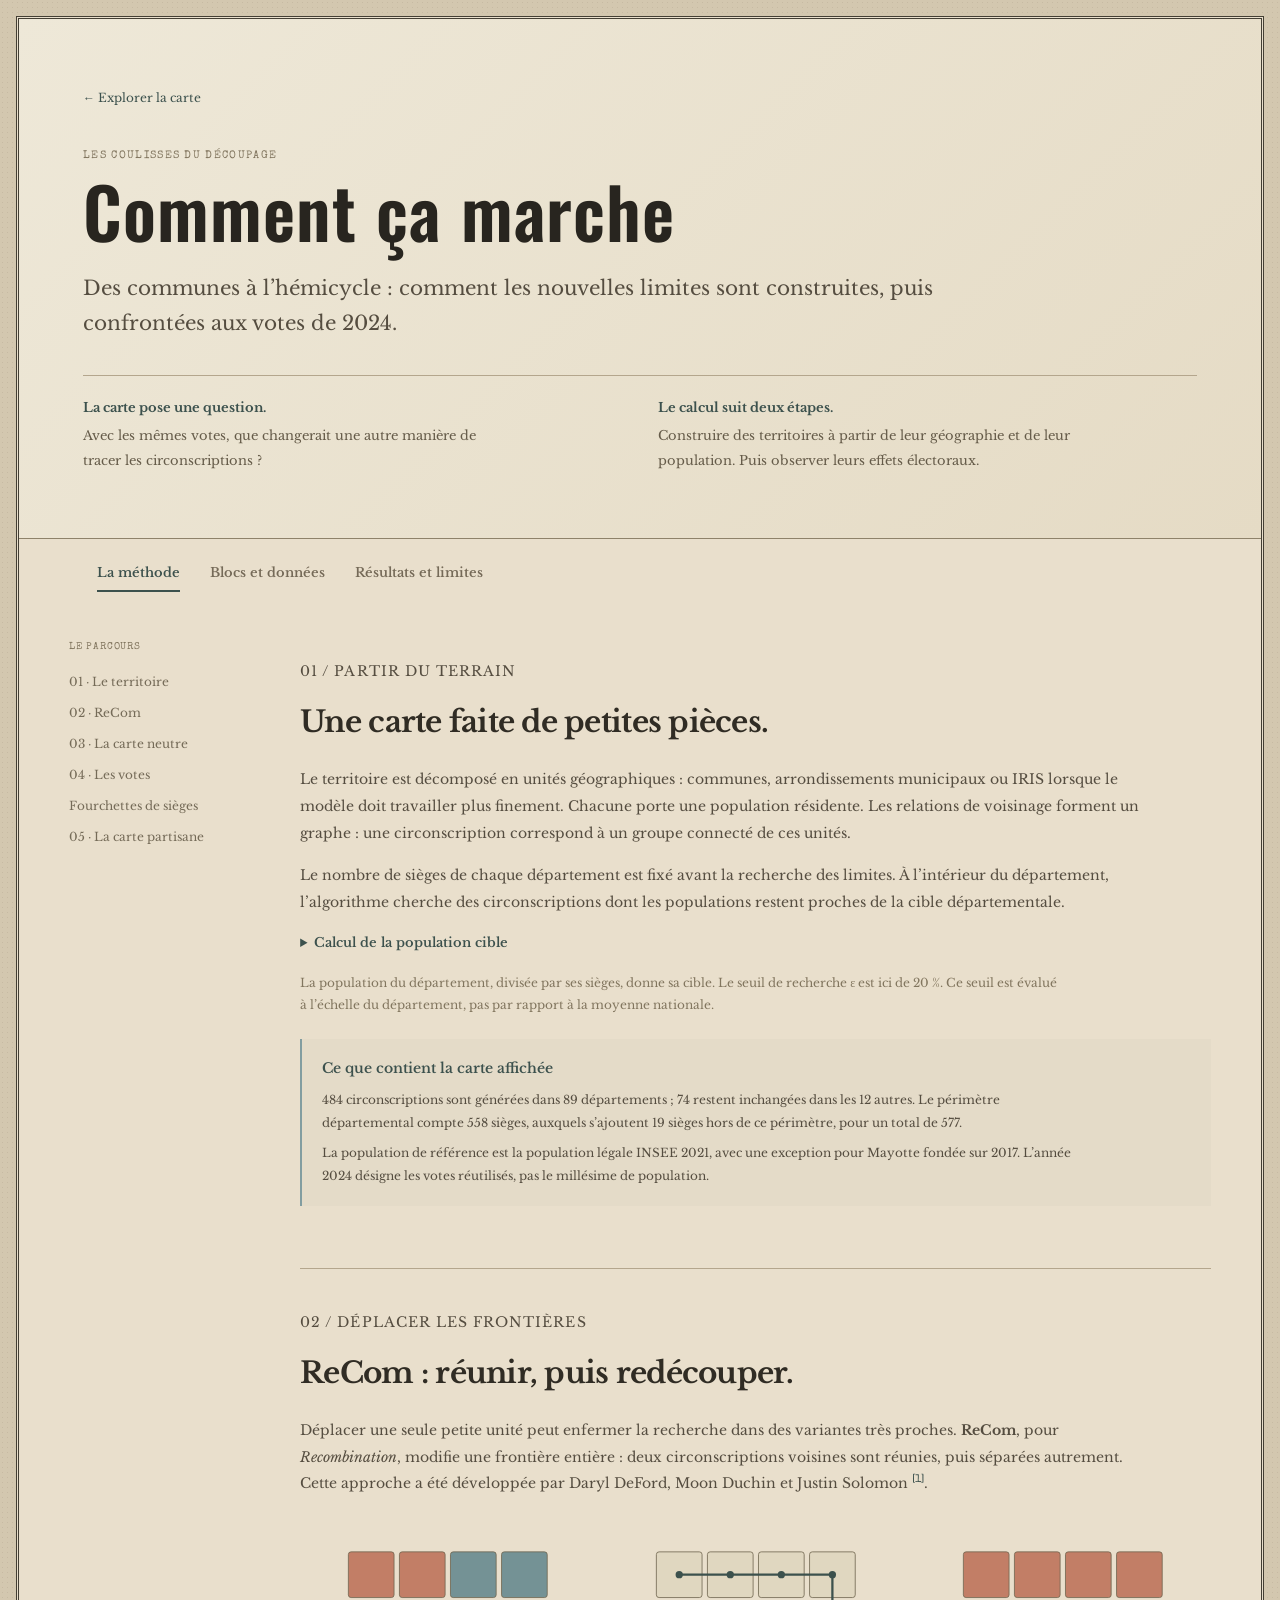
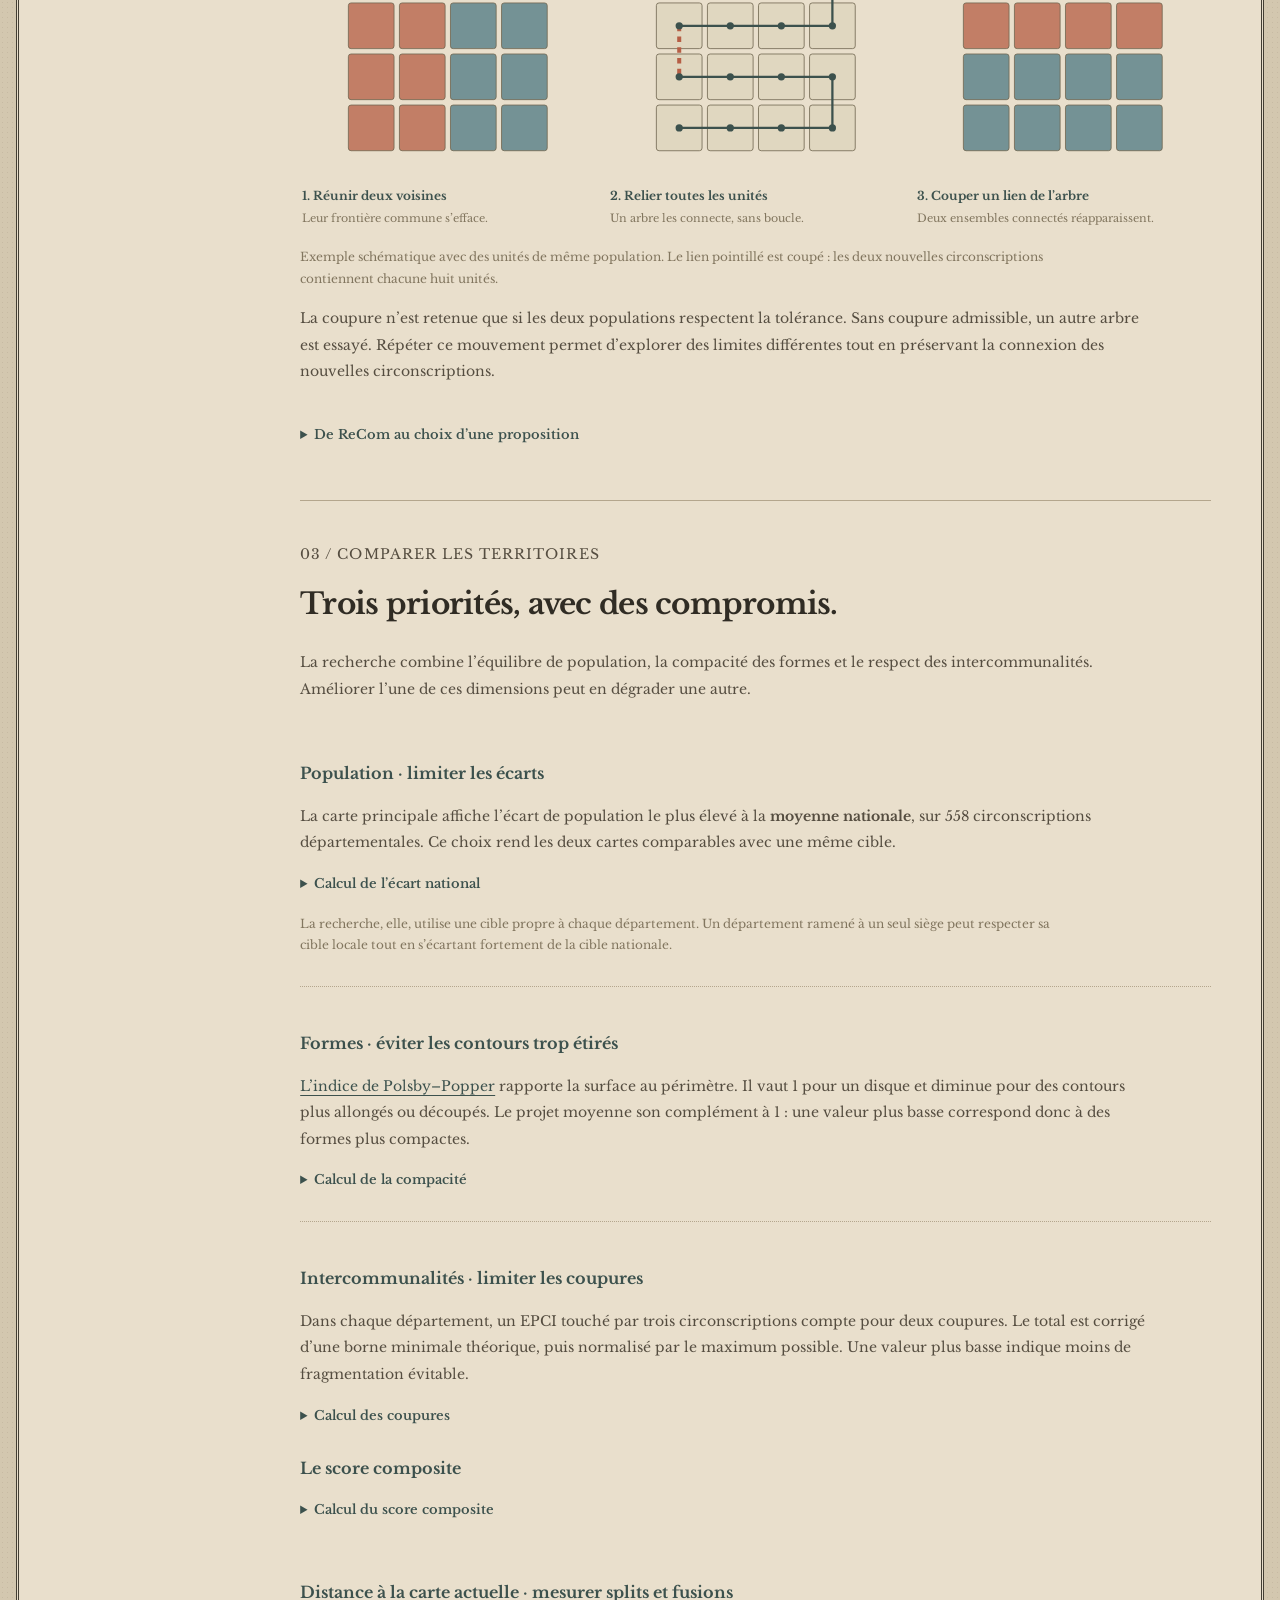
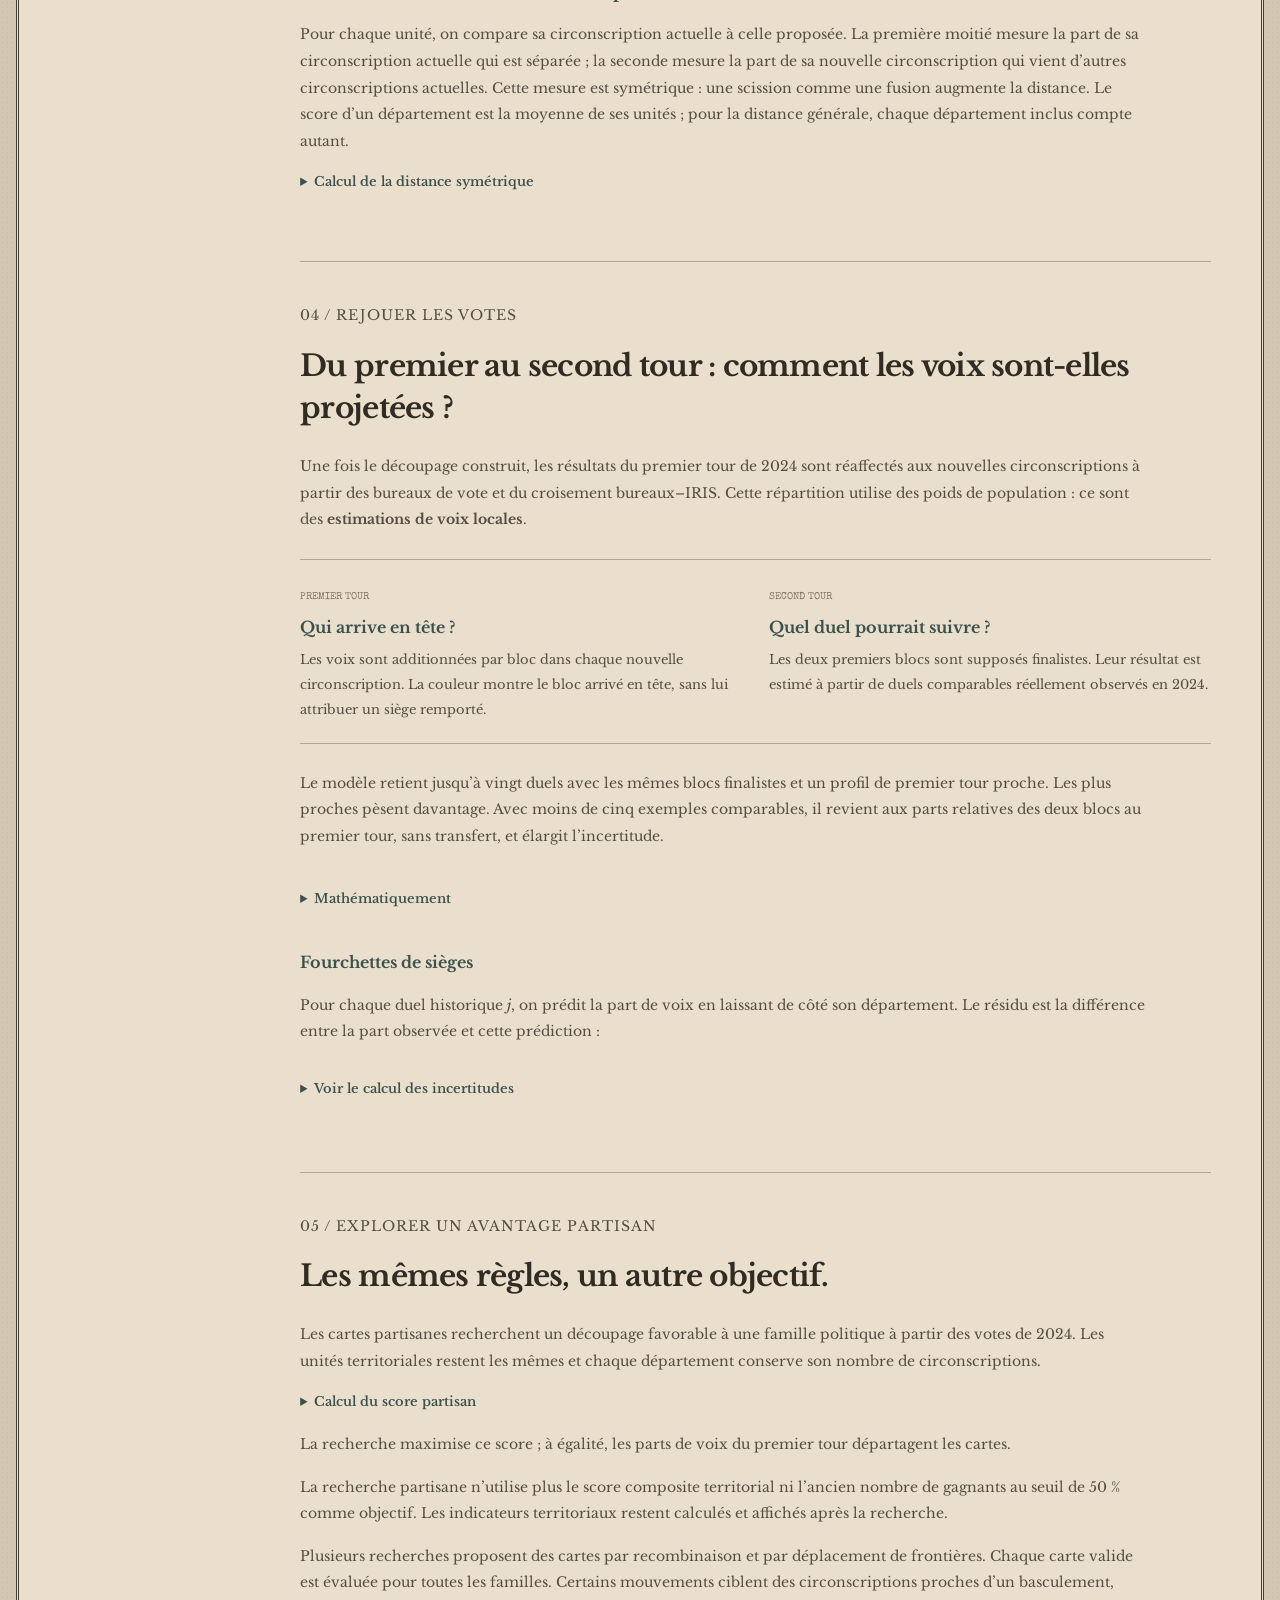
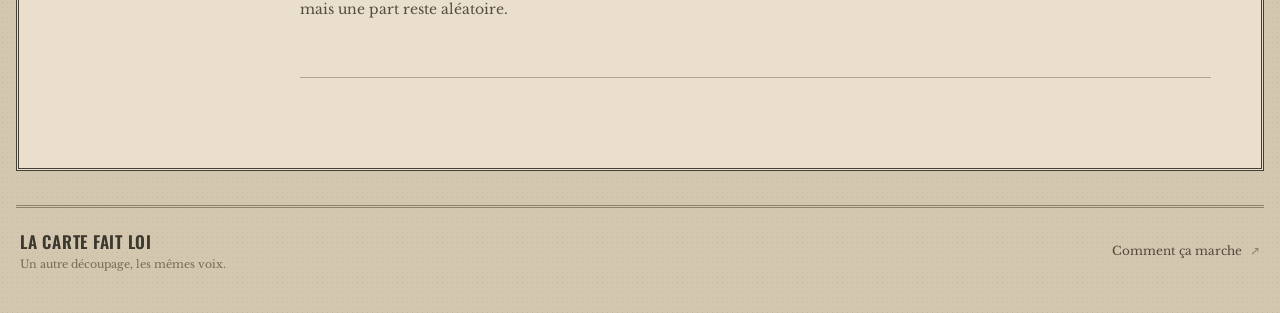
==== commit c8402990: "Add symmetric map distance comparison" ====
--- a/redistricting/webapp/method.html
+++ b/redistricting/webapp/method.html
@@ -1,4 +1,4 @@
-<!doctype html><html lang="fr"><head><meta charset="utf-8"><meta name="viewport" content="width=device-width, initial-scale=1"><meta name="theme-color" content="#e7ddc7"><title>Comment ça marche · La carte fait loi</title><link rel="preconnect" href="https://fonts.googleapis.com"><link href="https://fonts.googleapis.com/css2?family=Libre+Baskerville:wght@400;700&family=Special+Elite&family=Oswald:wght@500;600;700&display=swap" rel="stylesheet"><link rel="stylesheet" href="vendor/katex/katex.min.css"><link rel="stylesheet" href="atlas.css?v=14"></head><body><main class="method-page guide-page">
+<!doctype html><html lang="fr"><head><meta charset="utf-8"><meta name="viewport" content="width=device-width, initial-scale=1"><meta name="theme-color" content="#e7ddc7"><meta name="description" content="Découvrez comment les circonscriptions sont construites, comment les votes de 2024 sont estimés et quelles limites garder en tête."><meta property="og:type" content="article"><meta property="og:title" content="Comment ça marche · La carte fait loi"><meta property="og:description" content="Méthode, données et limites de l’atlas des circonscriptions législatives françaises."><meta name="twitter:card" content="summary"><title>Comment ça marche · La carte fait loi</title><link rel="preconnect" href="https://fonts.googleapis.com"><link href="https://fonts.googleapis.com/css2?family=Libre+Baskerville:wght@400;700&family=Special+Elite&family=Oswald:wght@500;600;700&display=swap" rel="stylesheet"><link rel="stylesheet" href="vendor/katex/katex.min.css"><link rel="stylesheet" href="atlas.css?v=15"></head><body><main class="method-page guide-page">
 <header class="guide-hero"><a class="guide-back" href="index.html">← Explorer la carte</a><p class="guide-kicker">Les coulisses du découpage</p><h1>Comment ça marche</h1><p class="guide-lead">Des communes à l’hémicycle : comment les nouvelles limites sont construites, puis confrontées aux votes de 2024.</p><div class="guide-premise"><p><b>La carte pose une question.</b> Avec les mêmes votes, que changerait une autre manière de tracer les circonscriptions ?</p><p><b>Le calcul suit deux étapes.</b> Construire des territoires à partir de leur géographie et de leur population. Puis observer leurs effets électoraux.</p></div></header>
 <nav class="guide-sections" aria-label="Grandes sections"><a href="#methode" data-section-link="methode">La méthode</a><a href="#donnees" data-section-link="donnees">Blocs et données</a><a href="#conclusions" data-section-link="conclusions">Résultats et limites</a></nav><div class="guide-layout"><nav class="guide-nav" aria-label="Sommaire"><span>Le parcours</span><a data-nav-group="methode" href="#territoire">01 · Le territoire</a><a data-nav-group="methode" href="#recom">02 · ReCom</a><a data-nav-group="methode" href="#territoires">03 · La carte neutre</a><a data-nav-group="methode" href="#second-tour">04 · Les votes</a><a data-nav-group="methode" href="#incertitude">Fourchettes de sièges</a><a data-nav-group="methode" href="#partisane">05 · La carte partisane</a><a data-nav-group="donnees" href="#familles-politiques">01 · Les familles politiques</a><a data-nav-group="donnees" href="#sources">02 · Les données</a><a data-nav-group="conclusions" href="#mmd">01 · La répartition</a><a data-nav-group="conclusions" href="#validation">02 · La portée</a></nav>
 <div class="guide-chapters">
@@ -6,7 +6,8 @@
 <section class="guide-chapter" id="recom" data-guide-group="methode"><p class="chapter-number">02 / Déplacer les frontières</p><h2>ReCom : réunir, puis redécouper.</h2><p>Déplacer une seule petite unité peut enfermer la recherche dans des variantes très proches. <strong>ReCom</strong>, pour <em>Recombination</em>, modifie une frontière entière : deux circonscriptions voisines sont réunies, puis séparées autrement. Cette approche a été développée par Daryl DeFord, Moon Duchin et Justin Solomon <a class="reference-link" href="#ref-recom">[1]</a>.</p>
 <div class="recom-strip"><figure><svg class="recom-diagram" viewBox="0 0 220 190" role="img" aria-label="Deux circonscriptions voisines"><title>Deux circonscriptions voisines</title><rect x="36" y="20" width="34" height="34" rx="2" fill="#b65e45" fill-opacity=".75" stroke="#706650" stroke-width=".6"/><rect x="74" y="20" width="34" height="34" rx="2" fill="#b65e45" fill-opacity=".75" stroke="#706650" stroke-width=".6"/><rect x="112" y="20" width="34" height="34" rx="2" fill="#4e7883" fill-opacity=".75" stroke="#706650" stroke-width=".6"/><rect x="150" y="20" width="34" height="34" rx="2" fill="#4e7883" fill-opacity=".75" stroke="#706650" stroke-width=".6"/><rect x="36" y="58" width="34" height="34" rx="2" fill="#b65e45" fill-opacity=".75" stroke="#706650" stroke-width=".6"/><rect x="74" y="58" width="34" height="34" rx="2" fill="#b65e45" fill-opacity=".75" stroke="#706650" stroke-width=".6"/><rect x="112" y="58" width="34" height="34" rx="2" fill="#4e7883" fill-opacity=".75" stroke="#706650" stroke-width=".6"/><rect x="150" y="58" width="34" height="34" rx="2" fill="#4e7883" fill-opacity=".75" stroke="#706650" stroke-width=".6"/><rect x="36" y="96" width="34" height="34" rx="2" fill="#b65e45" fill-opacity=".75" stroke="#706650" stroke-width=".6"/><rect x="74" y="96" width="34" height="34" rx="2" fill="#b65e45" fill-opacity=".75" stroke="#706650" stroke-width=".6"/><rect x="112" y="96" width="34" height="34" rx="2" fill="#4e7883" fill-opacity=".75" stroke="#706650" stroke-width=".6"/><rect x="150" y="96" width="34" height="34" rx="2" fill="#4e7883" fill-opacity=".75" stroke="#706650" stroke-width=".6"/><rect x="36" y="134" width="34" height="34" rx="2" fill="#b65e45" fill-opacity=".75" stroke="#706650" stroke-width=".6"/><rect x="74" y="134" width="34" height="34" rx="2" fill="#b65e45" fill-opacity=".75" stroke="#706650" stroke-width=".6"/><rect x="112" y="134" width="34" height="34" rx="2" fill="#4e7883" fill-opacity=".75" stroke="#706650" stroke-width=".6"/><rect x="150" y="134" width="34" height="34" rx="2" fill="#4e7883" fill-opacity=".75" stroke="#706650" stroke-width=".6"/></svg><figcaption><b>1. Réunir deux voisines</b><span>Leur frontière commune s’efface.</span></figcaption></figure><figure><svg class="recom-diagram" viewBox="0 0 220 190" role="img" aria-label="Un arbre sur le territoire fusionné"><title>Un arbre sur le territoire fusionné</title><rect x="36" y="20" width="34" height="34" rx="2" fill="#ded4bd" fill-opacity=".75" stroke="#706650" stroke-width=".6"/><rect x="74" y="20" width="34" height="34" rx="2" fill="#ded4bd" fill-opacity=".75" stroke="#706650" stroke-width=".6"/><rect x="112" y="20" width="34" height="34" rx="2" fill="#ded4bd" fill-opacity=".75" stroke="#706650" stroke-width=".6"/><rect x="150" y="20" width="34" height="34" rx="2" fill="#ded4bd" fill-opacity=".75" stroke="#706650" stroke-width=".6"/><rect x="36" y="58" width="34" height="34" rx="2" fill="#ded4bd" fill-opacity=".75" stroke="#706650" stroke-width=".6"/><rect x="74" y="58" width="34" height="34" rx="2" fill="#ded4bd" fill-opacity=".75" stroke="#706650" stroke-width=".6"/><rect x="112" y="58" width="34" height="34" rx="2" fill="#ded4bd" fill-opacity=".75" stroke="#706650" stroke-width=".6"/><rect x="150" y="58" width="34" height="34" rx="2" fill="#ded4bd" fill-opacity=".75" stroke="#706650" stroke-width=".6"/><rect x="36" y="96" width="34" height="34" rx="2" fill="#ded4bd" fill-opacity=".75" stroke="#706650" stroke-width=".6"/><rect x="74" y="96" width="34" height="34" rx="2" fill="#ded4bd" fill-opacity=".75" stroke="#706650" stroke-width=".6"/><rect x="112" y="96" width="34" height="34" rx="2" fill="#ded4bd" fill-opacity=".75" stroke="#706650" stroke-width=".6"/><rect x="150" y="96" width="34" height="34" rx="2" fill="#ded4bd" fill-opacity=".75" stroke="#706650" stroke-width=".6"/><rect x="36" y="134" width="34" height="34" rx="2" fill="#ded4bd" fill-opacity=".75" stroke="#706650" stroke-width=".6"/><rect x="74" y="134" width="34" height="34" rx="2" fill="#ded4bd" fill-opacity=".75" stroke="#706650" stroke-width=".6"/><rect x="112" y="134" width="34" height="34" rx="2" fill="#ded4bd" fill-opacity=".75" stroke="#706650" stroke-width=".6"/><rect x="150" y="134" width="34" height="34" rx="2" fill="#ded4bd" fill-opacity=".75" stroke="#706650" stroke-width=".6"/><line x1="53" y1="37" x2="91" y2="37" stroke="#3c514d" stroke-width="1.7"/><line x1="91" y1="37" x2="129" y2="37" stroke="#3c514d" stroke-width="1.7"/><line x1="129" y1="37" x2="167" y2="37" stroke="#3c514d" stroke-width="1.7"/><line x1="167" y1="37" x2="167" y2="75" stroke="#3c514d" stroke-width="1.7"/><line x1="167" y1="75" x2="129" y2="75" stroke="#3c514d" stroke-width="1.7"/><line x1="129" y1="75" x2="91" y2="75" stroke="#3c514d" stroke-width="1.7"/><line x1="91" y1="75" x2="53" y2="75" stroke="#3c514d" stroke-width="1.7"/><line x1="53" y1="75" x2="53" y2="113" stroke="#b65e45" stroke-width="3" stroke-dasharray="4 4"/><line x1="53" y1="113" x2="91" y2="113" stroke="#3c514d" stroke-width="1.7"/><line x1="91" y1="113" x2="129" y2="113" stroke="#3c514d" stroke-width="1.7"/><line x1="129" y1="113" x2="167" y2="113" stroke="#3c514d" stroke-width="1.7"/><line x1="167" y1="113" x2="167" y2="151" stroke="#3c514d" stroke-width="1.7"/><line x1="167" y1="151" x2="129" y2="151" stroke="#3c514d" stroke-width="1.7"/><line x1="129" y1="151" x2="91" y2="151" stroke="#3c514d" stroke-width="1.7"/><line x1="91" y1="151" x2="53" y2="151" stroke="#3c514d" stroke-width="1.7"/><circle cx="53" cy="37" r="2.7" fill="#3c514d"/><circle cx="91" cy="37" r="2.7" fill="#3c514d"/><circle cx="129" cy="37" r="2.7" fill="#3c514d"/><circle cx="167" cy="37" r="2.7" fill="#3c514d"/><circle cx="53" cy="75" r="2.7" fill="#3c514d"/><circle cx="91" cy="75" r="2.7" fill="#3c514d"/><circle cx="129" cy="75" r="2.7" fill="#3c514d"/><circle cx="167" cy="75" r="2.7" fill="#3c514d"/><circle cx="53" cy="113" r="2.7" fill="#3c514d"/><circle cx="91" cy="113" r="2.7" fill="#3c514d"/><circle cx="129" cy="113" r="2.7" fill="#3c514d"/><circle cx="167" cy="113" r="2.7" fill="#3c514d"/><circle cx="53" cy="151" r="2.7" fill="#3c514d"/><circle cx="91" cy="151" r="2.7" fill="#3c514d"/><circle cx="129" cy="151" r="2.7" fill="#3c514d"/><circle cx="167" cy="151" r="2.7" fill="#3c514d"/></svg><figcaption><b>2. Relier toutes les unités</b><span>Un arbre les connecte, sans boucle.</span></figcaption></figure><figure><svg class="recom-diagram" viewBox="0 0 220 190" role="img" aria-label="Deux nouvelles circonscriptions"><title>Deux nouvelles circonscriptions</title><rect x="36" y="20" width="34" height="34" rx="2" fill="#b65e45" fill-opacity=".75" stroke="#706650" stroke-width=".6"/><rect x="74" y="20" width="34" height="34" rx="2" fill="#b65e45" fill-opacity=".75" stroke="#706650" stroke-width=".6"/><rect x="112" y="20" width="34" height="34" rx="2" fill="#b65e45" fill-opacity=".75" stroke="#706650" stroke-width=".6"/><rect x="150" y="20" width="34" height="34" rx="2" fill="#b65e45" fill-opacity=".75" stroke="#706650" stroke-width=".6"/><rect x="36" y="58" width="34" height="34" rx="2" fill="#b65e45" fill-opacity=".75" stroke="#706650" stroke-width=".6"/><rect x="74" y="58" width="34" height="34" rx="2" fill="#b65e45" fill-opacity=".75" stroke="#706650" stroke-width=".6"/><rect x="112" y="58" width="34" height="34" rx="2" fill="#b65e45" fill-opacity=".75" stroke="#706650" stroke-width=".6"/><rect x="150" y="58" width="34" height="34" rx="2" fill="#b65e45" fill-opacity=".75" stroke="#706650" stroke-width=".6"/><rect x="36" y="96" width="34" height="34" rx="2" fill="#4e7883" fill-opacity=".75" stroke="#706650" stroke-width=".6"/><rect x="74" y="96" width="34" height="34" rx="2" fill="#4e7883" fill-opacity=".75" stroke="#706650" stroke-width=".6"/><rect x="112" y="96" width="34" height="34" rx="2" fill="#4e7883" fill-opacity=".75" stroke="#706650" stroke-width=".6"/><rect x="150" y="96" width="34" height="34" rx="2" fill="#4e7883" fill-opacity=".75" stroke="#706650" stroke-width=".6"/><rect x="36" y="134" width="34" height="34" rx="2" fill="#4e7883" fill-opacity=".75" stroke="#706650" stroke-width=".6"/><rect x="74" y="134" width="34" height="34" rx="2" fill="#4e7883" fill-opacity=".75" stroke="#706650" stroke-width=".6"/><rect x="112" y="134" width="34" height="34" rx="2" fill="#4e7883" fill-opacity=".75" stroke="#706650" stroke-width=".6"/><rect x="150" y="134" width="34" height="34" rx="2" fill="#4e7883" fill-opacity=".75" stroke="#706650" stroke-width=".6"/></svg><figcaption><b>3. Couper un lien de l’arbre</b><span>Deux ensembles connectés réapparaissent.</span></figcaption></figure></div><p class="equation-caption">Exemple schématique avec des unités de même population. Le lien pointillé est coupé : les deux nouvelles circonscriptions contiennent chacune huit unités.</p>
 <p>La coupure n’est retenue que si les deux populations respectent la tolérance. Sans coupure admissible, un autre arbre est essayé. Répéter ce mouvement permet d’explorer des limites différentes tout en préservant la connexion des nouvelles circonscriptions.</p><details class="guide-details"><summary>De ReCom au choix d’une proposition</summary><p>Le projet construit les arbres par Kruskal aléatoire. Ce tirage n’est pas un tirage uniforme parmi tous les arbres possibles. Les mouvements ReCom alimentent ensuite un <strong>recuit simulé</strong> : les améliorations sont acceptées ; certaines dégradations peuvent aussi l’être au début, pour sortir d’une solution locale. Cette souplesse diminue au cours de la recherche. Le meilleur plan valide rencontré est conservé.</p><p>Ce procédé ne garantit ni l’optimum global, ni un échantillon uniforme de toutes les cartes. Il n’est pas assimilé ici à un ensemble électoral neutre.</p></details></section>
-<section class="guide-chapter" id="territoires" data-guide-group="methode"><p class="chapter-number">03 / Comparer les territoires</p><h2>Trois priorités, avec des compromis.</h2><p>La recherche combine l’équilibre de population, la compacité des formes et le respect des intercommunalités. Améliorer l’une de ces dimensions peut en dégrader une autre.</p><div class="criterion-block"><h3>Population · limiter les écarts</h3><p>La carte principale affiche l’écart de population le plus élevé à la <strong>moyenne nationale</strong>, sur 558 circonscriptions départementales. Ce choix rend les deux cartes comparables avec une même cible.</p><details class="math-disclosure"><summary>Calcul de l’écart national</summary><div class="math-display"><span class="tex-equation" data-tex="\bar P=\frac{P_{\text{total}}}{558},\qquad E_{\max}=\max_C\frac{|P(C)-\bar P|}{\bar P}"><math xmlns="http://www.w3.org/1998/Math/MathML" display="block" aria-label="Écart national maximal : maximum des écarts relatifs de population à la cible nationale"><mrow><mover accent="true"><mi>P</mi><mo>¯</mo></mover><mo>=</mo><mfrac><msub><mi>P</mi><mtext>total</mtext></msub><mn>558</mn></mfrac><mo>,</mo><mspace width="1em"></mspace><msub><mi>E</mi><mtext>max</mtext></msub><mo>=</mo><munder><mi mathvariant="normal">max</mi><mi>C</mi></munder><mfrac><mrow><mo>|</mo><mi>P</mi><mrow><mo>(</mo><mi>C</mi><mo>)</mo></mrow><mo>−</mo><mover accent="true"><mi>P</mi><mo>¯</mo></mover><mo>|</mo></mrow><mover accent="true"><mi>P</mi><mo>¯</mo></mover></mfrac></mrow></math></span></div></details><p class="equation-caption">La recherche, elle, utilise une cible propre à chaque département. Un département ramené à un seul siège peut respecter sa cible locale tout en s’écartant fortement de la cible nationale.</p></div><div class="criterion-block"><h3>Formes · éviter les contours trop étirés</h3><p><a href="https://cran.r-project.org/web/packages/redistmetrics/vignettes/compactness.html">L’indice de Polsby–Popper</a> rapporte la surface au périmètre. Il vaut 1 pour un disque et diminue pour des contours plus allongés ou découpés. Le projet moyenne son complément à 1 : une valeur plus basse correspond donc à des formes plus compactes.</p><details class="math-disclosure"><summary>Calcul de la compacité</summary><div class="math-display"><span class="tex-equation" data-tex="PP(C)=\frac{4\pi A(C)}{\ell^2},\qquad L_{\text{formes}}=\frac{1}{k}\sum_{i=1}^{k}(1-PP(C_i))"><math xmlns="http://www.w3.org/1998/Math/MathML" display="block" aria-label="Compacité : Polsby–Popper égale quatre pi fois aire divisée par périmètre au carré ; on moyenne un moins cet indice"><mrow><mi mathvariant="normal">PP</mi><mrow><mo>(</mo><mi>C</mi><mo>)</mo></mrow><mo>=</mo><mfrac><mrow><mn>4</mn><mi>π</mi><mi>A</mi><mrow><mo>(</mo><mi>C</mi><mo>)</mo></mrow></mrow><msup><mi>ℓ</mi><mn>2</mn></msup></mfrac><mo>,</mo><mspace width="1em"></mspace><msub><mi>L</mi><mtext>formes</mtext></msub><mo>=</mo><mfrac><mn>1</mn><mi>k</mi></mfrac><munderover><mo>∑</mo><mrow><mi>i</mi><mo>=</mo><mn>1</mn></mrow><mi>k</mi></munderover><mrow><mo>(</mo><mrow><mn>1</mn><mo>−</mo><mi mathvariant="normal">PP</mi><mrow><mo>(</mo><msub><mi>C</mi><mi>i</mi></msub><mo>)</mo></mrow></mrow><mo>)</mo></mrow></mrow></math></span></div><p class="equation-caption">A est la surface, ℓ le périmètre de la circonscription considérée et k le nombre de circonscriptions.</p></details></div><div class="criterion-block"><h3>Intercommunalités · limiter les coupures</h3><p>Dans chaque département, un EPCI touché par trois circonscriptions compte pour deux coupures. Le total est corrigé d’une borne minimale théorique, puis normalisé par le maximum possible. Une valeur plus basse indique moins de fragmentation évitable.</p><details class="math-disclosure"><summary>Calcul des coupures</summary><div class="math-display"><span class="tex-equation" data-tex="L_{\text{intercommunalités}}=\frac{\max(0,S-S_{\min})}{\max(1,S_{\max}-S_{\min})}"><math xmlns="http://www.w3.org/1998/Math/MathML" display="block" aria-label="Fragmentation normalisée : coupures au-delà de la borne minimale divisées par l’écart entre bornes maximale et minimale, avec garde contre un dénominateur nul"><mrow><msub><mi>L</mi><mtext>intercommunalités</mtext></msub><mo>=</mo><mfrac><mrow><mi mathvariant="normal">max</mi><mrow><mo>(</mo><mrow><mn>0</mn><mo>,</mo><mi>S</mi><mo>−</mo><msub><mi>S</mi><mtext>min</mtext></msub></mrow><mo>)</mo></mrow></mrow><mrow><mi mathvariant="normal">max</mi><mrow><mo>(</mo><mrow><mn>1</mn><mo>,</mo><msub><mi>S</mi><mtext>max</mtext></msub><mo>−</mo><msub><mi>S</mi><mtext>min</mtext></msub></mrow><mo>)</mo></mrow></mrow></mfrac></mrow></math></span></div><p class="equation-caption">S désigne le nombre de coupures ; S<sub>min</sub> et S<sub>max</sub> sont les bornes du modèle. Le garde-fou au dénominateur évite une division par zéro.</p></details></div><h3>Le score composite</h3><details class="math-disclosure"><summary>Calcul du score composite</summary><div class="math-display"><span class="tex-equation" data-tex="L=0{,}50\,L_{\text{population}}+0{,}30\,L_{\text{formes}}+0{,}20\,L_{\text{intercommunalités}}"><math xmlns="http://www.w3.org/1998/Math/MathML" display="block" aria-label="Fonction objectif : 50 pour cent population, 30 pour cent formes, 20 pour cent intercommunalités"><mrow><mi>L</mi><mo>=</mo><mn>0,50</mn><msub><mi>L</mi><mtext>population</mtext></msub><mo>+</mo><mn>0,30</mn><msub><mi>L</mi><mtext>formes</mtext></msub><mo>+</mo><mn>0,20</mn><msub><mi>L</mi><mtext>intercommunalités</mtext></msub></mrow></math></span></div></details></section>
+<section class="guide-chapter" id="territoires" data-guide-group="methode"><p class="chapter-number">03 / Comparer les territoires</p><h2>Trois priorités, avec des compromis.</h2><p>La recherche combine l’équilibre de population, la compacité des formes et le respect des intercommunalités. Améliorer l’une de ces dimensions peut en dégrader une autre.</p><div class="criterion-block"><h3>Population · limiter les écarts</h3><p>La carte principale affiche l’écart de population le plus élevé à la <strong>moyenne nationale</strong>, sur 558 circonscriptions départementales. Ce choix rend les deux cartes comparables avec une même cible.</p><details class="math-disclosure"><summary>Calcul de l’écart national</summary><div class="math-display"><span class="tex-equation" data-tex="\bar P=\frac{P_{\text{total}}}{558},\qquad E_{\max}=\max_C\frac{|P(C)-\bar P|}{\bar P}"><math xmlns="http://www.w3.org/1998/Math/MathML" display="block" aria-label="Écart national maximal : maximum des écarts relatifs de population à la cible nationale"><mrow><mover accent="true"><mi>P</mi><mo>¯</mo></mover><mo>=</mo><mfrac><msub><mi>P</mi><mtext>total</mtext></msub><mn>558</mn></mfrac><mo>,</mo><mspace width="1em"></mspace><msub><mi>E</mi><mtext>max</mtext></msub><mo>=</mo><munder><mi mathvariant="normal">max</mi><mi>C</mi></munder><mfrac><mrow><mo>|</mo><mi>P</mi><mrow><mo>(</mo><mi>C</mi><mo>)</mo></mrow><mo>−</mo><mover accent="true"><mi>P</mi><mo>¯</mo></mover><mo>|</mo></mrow><mover accent="true"><mi>P</mi><mo>¯</mo></mover></mfrac></mrow></math></span></div></details><p class="equation-caption">La recherche, elle, utilise une cible propre à chaque département. Un département ramené à un seul siège peut respecter sa cible locale tout en s’écartant fortement de la cible nationale.</p></div><div class="criterion-block"><h3>Formes · éviter les contours trop étirés</h3><p><a href="https://cran.r-project.org/web/packages/redistmetrics/vignettes/compactness.html">L’indice de Polsby–Popper</a> rapporte la surface au périmètre. Il vaut 1 pour un disque et diminue pour des contours plus allongés ou découpés. Le projet moyenne son complément à 1 : une valeur plus basse correspond donc à des formes plus compactes.</p><details class="math-disclosure"><summary>Calcul de la compacité</summary><div class="math-display"><span class="tex-equation" data-tex="PP(C)=\frac{4\pi A(C)}{\ell^2},\qquad L_{\text{formes}}=\frac{1}{k}\sum_{i=1}^{k}(1-PP(C_i))"><math xmlns="http://www.w3.org/1998/Math/MathML" display="block" aria-label="Compacité : Polsby–Popper égale quatre pi fois aire divisée par périmètre au carré ; on moyenne un moins cet indice"><mrow><mi mathvariant="normal">PP</mi><mrow><mo>(</mo><mi>C</mi><mo>)</mo></mrow><mo>=</mo><mfrac><mrow><mn>4</mn><mi>π</mi><mi>A</mi><mrow><mo>(</mo><mi>C</mi><mo>)</mo></mrow></mrow><msup><mi>ℓ</mi><mn>2</mn></msup></mfrac><mo>,</mo><mspace width="1em"></mspace><msub><mi>L</mi><mtext>formes</mtext></msub><mo>=</mo><mfrac><mn>1</mn><mi>k</mi></mfrac><munderover><mo>∑</mo><mrow><mi>i</mi><mo>=</mo><mn>1</mn></mrow><mi>k</mi></munderover><mrow><mo>(</mo><mrow><mn>1</mn><mo>−</mo><mi mathvariant="normal">PP</mi><mrow><mo>(</mo><msub><mi>C</mi><mi>i</mi></msub><mo>)</mo></mrow></mrow><mo>)</mo></mrow></mrow></math></span></div><p class="equation-caption">A est la surface, ℓ le périmètre de la circonscription considérée et k le nombre de circonscriptions.</p></details></div><div class="criterion-block"><h3>Intercommunalités · limiter les coupures</h3><p>Dans chaque département, un EPCI touché par trois circonscriptions compte pour deux coupures. Le total est corrigé d’une borne minimale théorique, puis normalisé par le maximum possible. Une valeur plus basse indique moins de fragmentation évitable.</p><details class="math-disclosure"><summary>Calcul des coupures</summary><div class="math-display"><span class="tex-equation" data-tex="L_{\text{intercommunalités}}=\frac{\max(0,S-S_{\min})}{\max(1,S_{\max}-S_{\min})}"><math xmlns="http://www.w3.org/1998/Math/MathML" display="block" aria-label="Fragmentation normalisée : coupures au-delà de la borne minimale divisées par l’écart entre bornes maximale et minimale, avec garde contre un dénominateur nul"><mrow><msub><mi>L</mi><mtext>intercommunalités</mtext></msub><mo>=</mo><mfrac><mrow><mi mathvariant="normal">max</mi><mrow><mo>(</mo><mrow><mn>0</mn><mo>,</mo><mi>S</mi><mo>−</mo><msub><mi>S</mi><mtext>min</mtext></msub></mrow><mo>)</mo></mrow></mrow><mrow><mi mathvariant="normal">max</mi><mrow><mo>(</mo><mrow><mn>1</mn><mo>,</mo><msub><mi>S</mi><mtext>max</mtext></msub><mo>−</mo><msub><mi>S</mi><mtext>min</mtext></msub></mrow><mo>)</mo></mrow></mrow></mfrac></mrow></math></span></div><p class="equation-caption">S désigne le nombre de coupures ; S<sub>min</sub> et S<sub>max</sub> sont les bornes du modèle. Le garde-fou au dénominateur évite une division par zéro.</p></details></div><h3>Le score composite</h3><details class="math-disclosure"><summary>Calcul du score composite</summary><div class="math-display"><span class="tex-equation" data-tex="L=0{,}50\,L_{\text{population}}+0{,}30\,L_{\text{formes}}+0{,}20\,L_{\text{intercommunalités}}"><math xmlns="http://www.w3.org/1998/Math/MathML" display="block" aria-label="Fonction objectif : 50 pour cent population, 30 pour cent formes, 20 pour cent intercommunalités"><mrow><mi>L</mi><mo>=</mo><mn>0,50</mn><msub><mi>L</mi><mtext>population</mtext></msub><mo>+</mo><mn>0,30</mn><msub><mi>L</mi><mtext>formes</mtext></msub><mo>+</mo><mn>0,20</mn><msub><mi>L</mi><mtext>intercommunalités</mtext></msub></mrow></math></span></div></details><div class="criterion-block"><h3>Distance à la carte actuelle · mesurer splits et fusions</h3><p>Pour chaque unité, on compare sa circonscription actuelle à celle proposée. La première moitié mesure la part de sa circonscription actuelle qui est séparée ; la seconde mesure la part de sa nouvelle circonscription qui vient d’autres circonscriptions actuelles. Cette mesure est symétrique : une scission comme une fusion augmente la distance. Le score d’un département est la moyenne de ses unités ; pour la distance générale, chaque département inclus compte autant.</p><details class="math-disclosure"><summary>Calcul de la distance symétrique</summary><div class="math-display"><span class="tex-equation" data-tex="d_{\mathrm{sym}}(U)=\frac{1}{2}\left[\left(1-\frac{|A(U)\cap B(U)|}{|A(U)|}\right)+\left(1-\frac{|A(U)\cap B(U)|}{|B(U)|}\right)\right]">d_sym(U) = 1/2 × [(1 − |A(U) ∩ B(U)| / |A(U)|) + (1 − |A(U) ∩ B(U)| / |B(U)|)]</span></div><div class="math-display"><span class="tex-equation" data-tex="D_d=\frac{1}{n_d}\sum_{U\in d}d_{\mathrm{sym}}(U),\qquad D=\frac{1}{|\mathcal{D}|}\sum_{d\in\mathcal{D}}D_d">D_d = moyenne des d_sym(U) du département d ; D = moyenne des scores départementaux inclus</span></div><p class="equation-caption">A(U) est l’ensemble des unités de la circonscription actuelle de U ; B(U) est celui de sa circonscription proposée ; n_d est le nombre d’unités du département. Les unités sont celles du modèle, non des habitants. Lorsqu’une unité traverse une limite, elle est rattachée à la circonscription qui en recouvre la plus grande surface. Sur la carte, le pourcentage de classement indique la part des autres départements dont la distance est supérieure ; les égalités sont exclues. Un score plus faible indique des regroupements plus proches de la carte actuelle.</p></details></div>
+</section>
 <section class="guide-chapter" id="second-tour" data-guide-group="methode"><p class="chapter-number">04 / Rejouer les votes</p><h2>Du premier au second tour : comment les voix sont-elles projetées ?</h2><p>Une fois le découpage construit, les résultats du premier tour de 2024 sont réaffectés aux nouvelles circonscriptions à partir des bureaux de vote et du croisement bureaux–IRIS. Cette répartition utilise des poids de population : ce sont des <strong>estimations de voix locales</strong>.</p><div class="guide-two-tours"><div><span>Premier tour</span><h3>Qui arrive en tête ?</h3><p>Les voix sont additionnées par bloc dans chaque nouvelle circonscription. La couleur montre le bloc arrivé en tête, sans lui attribuer un siège remporté.</p></div><div><span>Second tour</span><h3>Quel duel pourrait suivre ?</h3><p>Les deux premiers blocs sont supposés finalistes. Leur résultat est estimé à partir de duels comparables réellement observés en 2024.</p></div></div><p>Le modèle retient jusqu’à vingt duels avec les mêmes blocs finalistes et un profil de premier tour proche. Les plus proches pèsent davantage. Avec moins de cinq exemples comparables, il revient aux parts relatives des deux blocs au premier tour, sans transfert, et élargit l’incertitude.</p><details class="guide-details"><summary>Mathématiquement</summary><div class="math-display"><span class="tex-equation" data-tex="\hat{s}_a(x)=\frac{\sum_{j\in V}w_j s_{a,j}}{\sum_{j\in V}w_j}"><math xmlns="http://www.w3.org/1998/Math/MathML" display="block" aria-label="Part estimée du bloc a : moyenne des résultats des duels voisins pondérée par leur proximité"><mrow><msub><mover accent="true"><mi>s</mi><mo>^</mo></mover><mi>a</mi></msub><mrow><mo>(</mo><mi>x</mi><mo>)</mo></mrow><mo>=</mo><mfrac><mrow><munderover><mo>∑</mo><mrow><mi>j</mi><mo>∈</mo><mi>V</mi></mrow><mrow></mrow></munderover><msub><mi>w</mi><mi>j</mi></msub><msub><mi>s</mi><mrow><mi>a</mi><mo>,</mo><mi>j</mi></mrow></msub></mrow><mrow><munderover><mo>∑</mo><mrow><mi>j</mi><mo>∈</mo><mi>V</mi></mrow><mrow></mrow></munderover><msub><mi>w</mi><mi>j</mi></msub></mrow></mfrac></mrow></math></span></div><div class="math-display"><span class="tex-equation" data-tex="w_j=\frac{1}{\lVert x-x_j\rVert_2+0{,}015}"><math xmlns="http://www.w3.org/1998/Math/MathML" display="block" aria-label="Poids d’un duel : inverse de sa distance euclidienne au profil recherché plus 0,015"><mrow><msub><mi>w</mi><mi>j</mi></msub><mo>=</mo><mfrac><mn>1</mn><mrow><msub><mrow><mo>‖</mo><mrow><mi>x</mi><mo>−</mo><msub><mi>x</mi><mi>j</mi></msub></mrow><mo>‖</mo></mrow><mn>2</mn></msub><mo>+</mo><mn>0,015</mn></mrow></mfrac></mrow></math></span></div><p>x contient les parts de voix des blocs au premier tour ; x<sub>j</sub> est le profil du duel historique j. V regroupe les voisins retenus. s<sub>a,j</sub> est la part du bloc a au second tour dans ce duel. Le petit terme 0,015 stabilise le poids quand deux profils sont très proches.</p></details><h3 id="incertitude">Fourchettes de sièges</h3><p>Pour chaque duel historique <i>j</i>, on prédit la part de voix en laissant de côté son département. Le résidu est la différence entre la part observée et cette prédiction :</p><details class="guide-details math-disclosure"><summary>Voir le calcul des incertitudes</summary><div class="math-display"><span class="tex-equation" data-tex="r_j=y_j-\hat{y}_{-d(j)}"><math xmlns="http://www.w3.org/1998/Math/MathML" display="block" aria-label="Résidu r indice j égal part observée y indice j moins part prédite sans son département"><mrow><msub><mi>r</mi><mi>j</mi></msub><mo>=</mo><msub><mi>y</mi><mi>j</mi></msub><mo>−</mo><msub><mover accent="true"><mi>y</mi><mo>^</mo></mover><mrow><mo>−</mo><mi>d</mi><mo>(</mo><mi>j</mi><mo>)</mo></mrow></msub></mrow></math></span></div><p>Une correction globale est appliquée seulement si elle améliore les critères du test rétrospectif ; les résidus utilisés en tiennent alors compte. Pour chaque circonscription, on tire avec remise un résidu de la même paire de blocs lorsqu’au moins dix sont disponibles, sinon parmi tous les résidus. Le tirage est indépendant entre circonscriptions ; les deux finalistes restent fixés par le premier tour.</p><div class="math-display"><span class="tex-equation" data-tex="p_i^{(t)}=\operatorname{clip}(\hat p_i+\epsilon_i^{(t)},0,1)"><math xmlns="http://www.w3.org/1998/Math/MathML" display="block" aria-label="Part simulée du bloc a égale part prédite plus résidu tiré, bornée entre zéro et un"><mrow><msubsup><mi>p</mi><mi>i</mi><mrow><mo>(</mo><mi>t</mi><mo>)</mo></mrow></msubsup><mo>=</mo><mi mathvariant="normal">clip</mi><mo>(</mo><msub><mover accent="true"><mi>p</mi><mo>^</mo></mover><mi>i</mi></msub><mo>+</mo><msubsup><mi>ε</mi><mi>i</mi><mrow><mo>(</mo><mi>t</mi><mo>)</mo></mrow></msubsup><mo>,</mo><mn>0</mn><mo>,</mo><mn>1</mn><mo>)</mo></mrow></math></span></div><p>On répète ce tirage 1 000 fois. Dans chaque simulation <i>t</i>, on additionne les sièges du bloc <i>b</i> ; les 10e et 90e percentiles de ces totaux donnent la fourchette affichée :</p><div class="math-display"><span class="tex-equation" data-tex="N_b^{(t)}=\sum_i\mathbf{1}\{W_i^{(t)}=b\},\qquad[Q_{0{,}1}(N_b),Q_{0{,}9}(N_b)]"><math xmlns="http://www.w3.org/1998/Math/MathML" display="block" aria-label="Nombre de sièges simulés du bloc b : somme des circonscriptions où b gagne ; fourchette entre les quantiles dix et quatre-vingt-dix pour cent"><mrow><msubsup><mi>N</mi><mi>b</mi><mrow><mo>(</mo><mi>t</mi><mo>)</mo></mrow></msubsup><mo>=</mo><munder><mo>∑</mo><mi>i</mi></munder><mn>1</mn><mo>{</mo><msubsup><mi>W</mi><mi>i</mi><mrow><mo>(</mo><mi>t</mi><mo>)</mo></mrow></msubsup><mo>=</mo><mi>b</mi><mo>}</mo><mo>,</mo><mspace width="1.3em"/><mo>[</mo><msub><mi>Q</mi><mrow><mn>0,1</mn></mrow></msub><mo>(</mo><msub><mi>N</mi><mi>b</mi></msub><mo>)</mo><mo>,</mo><msub><mi>Q</mi><mrow><mn>0,9</mn></mrow></msub><mo>(</mo><msub><mi>N</mi><mi>b</mi></msub><mo>)</mo><mo>]</mo></mrow></math></span></div></details></section>
 
 <section class="guide-chapter" id="partisane" data-guide-group="methode"><p class="chapter-number">05 / Explorer un avantage partisan</p><h2>Les mêmes règles, un autre objectif.</h2><p>Les cartes partisanes recherchent un découpage favorable à une famille politique à partir des votes de 2024. Les unités territoriales restent les mêmes et chaque département conserve son nombre de circonscriptions.</p><details class="math-disclosure"><summary>Calcul du score partisan</summary><p>Pour un bloc <i>b</i> et une carte <i>P</i>, le score utilisé est le nombre moyen de sièges qu’il remporte selon le modèle :</p><div class="math-display"><span class="tex-equation" data-tex="J_b(P)=\sum_{i\in P}\Pr(W_i=b)"><math xmlns="http://www.w3.org/1998/Math/MathML" display="block" aria-label="Score partisan J indice b de P : somme sur les circonscriptions de la probabilité simulée que le bloc b gagne"><mrow><msub><mi>J</mi><mi>b</mi></msub><mo>(</mo><mi>P</mi><mo>)</mo><mo>=</mo><munder><mo>∑</mo><mrow><mi>i</mi><mo>∈</mo><mi>P</mi></mrow></munder><mi mathvariant="normal">Pr</mi><mo>(</mo><msub><mi>W</mi><mi>i</mi></msub><mo>=</mo><mi>b</mi><mo>)</mo></mrow></math></span></div><p>Ici, <i>W</i><sub>i</sub> est le bloc gagnant dans le duel simulé de la circonscription <i>i</i>. Chaque probabilité est calculée à partir des fréquences de victoire dans le groupe de résidus du duel.</p></details><p>La recherche maximise ce score ; à égalité, les parts de voix du premier tour départagent les cartes.</p><p>La recherche partisane n’utilise plus le score composite territorial ni l’ancien nombre de gagnants au seuil de 50 % comme objectif. Les indicateurs territoriaux restent calculés et affichés après la recherche.</p><p>Plusieurs recherches proposent des cartes par recombinaison et par déplacement de frontières. Chaque carte valide est évaluée pour toutes les familles. Certains mouvements ciblent des circonscriptions proches d’un basculement, mais une part reste aléatoire.</p></section>
@@ -24,6 +25,6 @@
 <li><span>Répartir les votes</span><a href="https://www.data.gouv.fr/datasets/liaison-iris-bureaux-de-vote-de-2024">Liaison IRIS / bureaux de vote 2024</a><p>Table produite par Jérémy Perrin à partir de contours et du carroyage INSEE. Les poids estiment la population commune aux deux découpages ; ce ne sont pas des votes observés par IRIS.</p></li>
 <li><span>Familles politiques</span><a href="https://www.data.gouv.fr/datasets/rattachement-des-candidats-aux-elections-legislatives">Rattachement financier des candidats</a><p>Jeu publié par Pierre Januel à partir de données du ministère. Il permet notamment d’identifier des candidats rattachés à la LFI parmi les nuances d’union ; un rattachement financier ne démontre pas une adhésion.</p></li>
 <li><span>Assemblée nationale</span><a href="https://data.assemblee-nationale.fr/">Assemblée nationale · données ouvertes</a> · <a href="https://www.assemblee-nationale.fr/dyn/vos-deputes/hemicycle">hémicycle</a><p>Députés, groupes et places de l’instantané chargé dans l’application ; il n’est pas actualisé en direct.</p></li>
-<li id="ref-recom"><span>Méthode et reproduction</span><a href="https://hdsr.mitpress.mit.edu/pub/1ds8ptxu/release/5">DeFord, Duchin &amp; Solomon · ReCom</a><p><a href="../../docs/redistricting/02_architecture.md">Architecture</a> · <a href="../../docs/redistricting/07_tour2_estimation.md">Modèle du second tour</a> · <a href="../../docs/redistricting/20_blocs_atlas.md">Définition des familles</a> · <a href="../src/redistrict/sample/recom.py">Code ReCom</a> · <a href="../src/redistrict/sources.py">registre détaillé des données et empreintes</a>.</p></li></ol><p id="method-status" role="status"></p><a class="guide-return" href="index.html">Revenir à la carte <span aria-hidden="true">→</span></a></section>
+<li id="ref-recom"><span>Méthode et reproduction</span><a href="https://hdsr.mitpress.mit.edu/pub/1ds8ptxu/release/5">DeFord, Duchin &amp; Solomon · ReCom</a><p><a href="../src/redistrict/sample/recom.py">Code ReCom</a> · <a href="../src/redistrict/sources.py">registre détaillé des données et empreintes</a>.</p></li></ol><p id="method-status" role="status"></p><a class="guide-return" href="index.html">Revenir à la carte <span aria-hidden="true">→</span></a></section>
 </div></div></main><footer class="app-footer"><a class="footer-brand" href="index.html">La carte fait loi<span>Un autre découpage, les mêmes voix.</span></a><nav aria-label="À propos du projet"><a href="method.html">Comment ça marche <span aria-hidden="true">↗</span></a></nav></footer>
-<script src="../export/browser/projection-2026.js?v=9"></script><script src="vendor/katex/katex.min.js"></script><script src="method.js?v=14"></script></body></html>
+<script src="../export/browser/projection-2026.js?v=9"></script><script src="vendor/katex/katex.min.js"></script><script src="method.js?v=15"></script></body></html>
--- a/redistricting/webapp/atlas.css
+++ b/redistricting/webapp/atlas.css
@@ -14,15 +14,12 @@
 .title-band{min-width:0;align-self:start}
 .title-band h1{width:100%;margin:0;text-align:center;text-transform:uppercase;font:600 clamp(26px,3vw,42px)/1.12 var(--display);letter-spacing:.045em;color:#25221c}
 .title-prefix{display:inline-block;margin-right:10px}
-.party-legend{position:absolute;z-index:500;left:50%;bottom:12px;transform:translateX(-50%);display:flex;align-items:center;gap:4px;width:max-content}
-.key-item{display:flex;align-items:center;gap:4px;width:auto;height:28px;border:0;padding:3px;background:transparent;color:var(--ink);font:9px var(--serif);white-space:nowrap}
 .swatch{display:block;width:20px;height:14px;border:1px solid #4f493d;background-color:var(--family);background-image:var(--hatch,none);transition:transform .15s}
-.key-item:hover .swatch{transform:scale(1.12)}
 .time-switch{display:inline-flex;vertical-align:middle;gap:3px;padding:4px;border:1px solid #8e826a;border-radius:5px;background:#ded4bd}
 .time-switch button{padding:7px 12px;border:0;border-radius:2px;background:transparent;color:#756b58;font:500 .66em/1.1 var(--display);text-transform:uppercase;letter-spacing:.04em}
 .time-switch button[aria-pressed="true"]{color:#f3ead7;background:#3c514d;box-shadow:0 1px 3px #302c2422}
 .time-switch button:disabled{opacity:.6;cursor:progress}
-.map-round-controls{position:absolute;z-index:500;top:12px;left:12px;display:flex;align-items:center}
+.map-round-controls{position:absolute;z-index:500;top:auto;right:auto;bottom:12px;left:50%;transform:translateX(-50%);display:flex;align-items:center}
 
 /* Two-position sliding controls. */
 .slide-switch{position:relative;isolation:isolate;display:inline-grid;grid-template-columns:1fr 1fr;padding:4px;gap:0;background:#e2d8c4;border:1px solid #8e826a;border-radius:5px}
@@ -32,7 +29,7 @@
 .slide-switch.first-selected .slide-thumb{transform:translateX(0)}
 
 /* Map and district tooltips. */
-.map-round-controls .slide-switch button{padding:7px 10px;font-size:11px}
+.map-round-controls .slide-switch button{min-height:44px;padding:7px 10px;font-size:11px}
 .map-frame{min-height:0;position:relative;overflow:hidden;background:var(--paper);border:1px solid #645a47}
 #map{position:absolute;inset:0;background:var(--paper)}
 .leaflet-container{font-family:var(--serif);background:var(--paper)}
@@ -54,13 +51,14 @@
 .results-head{padding-bottom:11px;border-bottom:1px solid #8e826a}
 .results-kicker{color:#82765f;font:11px var(--mono);letter-spacing:.1em;text-transform:uppercase}
 .results-head h2{margin:5px 0 0;font:600 clamp(20px,2.2vw,29px)/1.15 var(--serif)}
-.territory-grid{display:grid;grid-template-columns:repeat(3,minmax(0,1fr));gap:10px;margin:12px 0 18px}
+.territory-grid{display:grid;grid-template-columns:repeat(auto-fit,minmax(min(100%,240px),1fr));gap:10px;margin:12px 0 18px}
 .metric-card{display:flex;flex-direction:column;min-width:0;padding:13px 14px 12px;border:1px solid #bdb198;background:#eee8d8}
 .metric-card.good{border-top:3px solid #527258}.metric-card.bad{border-top:3px solid #a8513c}.metric-card.neutral{border-top:3px solid #8d8066}
 .metric-card h4{flex:1;min-height:3em;margin:0 0 7px;font:600 14px/1.4 var(--serif);color:#625944}
 .metric-card strong{display:block;margin-top:15px;color:#29261f;font:600 clamp(21px,2vw,28px)/1.15 var(--serif);font-variant-numeric:tabular-nums}
 .metric-delta{display:inline-flex;align-items:center;gap:5px;margin-top:5px;font:600 12px/1.35 var(--mono)}
 .metric-card.good .metric-delta{color:#426c4a}.metric-card.bad .metric-delta{color:#a34935}.metric-card.neutral .metric-delta{color:#6f6654}
+.metric-card.distance{border-top:3px solid #3c514d}
 .mmd-section{padding-top:24px;margin-top:24px;border-top:1px solid #8e826a}
 .mmd-section h3{margin:0;font:600 21px/1.3 var(--serif)}
 .mmd-section>p{font:13px/1.7 var(--serif);max-width:90ch;color:#655b49}
@@ -133,7 +131,7 @@
 @media(max-width:760px){
   body{padding:8px}.poster{width:calc(100vw - 16px);height:auto;min-height:calc(100vh - 16px);padding:15px 11px;grid-template-rows:max-content minmax(480px,1fr)}
   .title-band h1{font-size:clamp(25px,6vw,36px)}.title-prefix{display:block;margin:0 0 10px}
-  .map-round-controls{top:10px;left:10px}.map-round-controls .slide-switch button{font-size:10px;padding:7px 8px}
+  .map-round-controls .slide-switch button{font-size:10px;padding:7px 8px}
   .recenter{right:10px;top:10px;width:34px;height:34px;padding:6px}
   .results{width:calc(100vw - 16px);padding:18px 12px}.territory-grid{grid-template-columns:1fr}
   .mmd-grid{grid-template-columns:repeat(2,minmax(0,1fr))}.mmd-card strong{font-size:22px}
@@ -191,10 +189,10 @@
 .map-zoom button+button{border-top:1px solid #bdb198}
 .map-error{position:absolute;z-index:800;inset:0;display:grid;place-content:center;gap:12px;text-align:center;background:var(--paper);font:15px/1.5 var(--serif)}
 .map-error button{padding:10px;background:#3c514d;color:#f3ead7;border:0;font:inherit}
-.results-cue{position:absolute;z-index:600;right:12px;bottom:12px;padding:9px 12px;background:#3c514d;color:#f3ead7;text-decoration:none;font:12px var(--serif)}
-.results-cue span{display:inline-block;margin-left:4px;animation:cue-down 1s ease-in-out 3}
+.results-cue{position:absolute;z-index:600;right:12px;bottom:8px;display:grid;place-items:center;width:44px;height:52px;border:0;background:transparent;color:#3c514d;text-decoration:none;font:24px/1 var(--serif)}
+.results-cue span{display:inline-block;animation:cue-down 1s ease-in-out 3}
 @keyframes cue-down{50%{transform:translateY(4px)}}
-@media(max-width:760px){.map-zoom{top:55px;right:10px}.results-cue{right:10px;bottom:48px}.map-round-controls .slide-switch button{font-size:12px;min-height:44px}.recenter{width:44px;height:44px}.key-item{width:36px;height:44px;justify-content:center}.key-name{display:none}.party-legend{bottom:4px}}
+@media(max-width:760px){.map-zoom{top:55px;right:10px}.results-cue{right:10px;bottom:8px}.map-round-controls{top:auto;right:auto;bottom:8px;left:50%;transform:translateX(-50%)}.map-round-controls .slide-switch button{font-size:12px}.recenter{width:44px;height:44px}}
 @media(prefers-reduced-motion:reduce){.results-cue span{animation:none}}
 
 
@@ -212,7 +210,24 @@
 #department-options{max-height:min(280px,40vh);overflow:auto;list-style:none;margin:3px 0 0;padding:4px 0;border:1px solid #8e826a;background:#f2ead8;box-shadow:0 3px 8px #302c2426}
 #department-options li{padding:9px 11px}#department-options li[role=option]{cursor:pointer}#department-options li[role=option]:hover,#department-options li[aria-selected=true]{background:#ded4bd}
 .department-empty{color:#756b58}#department-summary{display:inline-block;margin:4px 0 0;padding:5px 8px;background:#f2ead8;border:1px solid #bdb198;font:11px/1.4 var(--serif)}
-@media(max-width:760px){.department-search{top:137px;right:10px}.department-toggle{width:44px;height:44px}.department-panel{right:52px;width:min(250px,calc(100vw - 100px))}.department-search-field{min-height:44px}.department-search input{font-size:13px}}
+.map-distance-panel{position:absolute;z-index:640;top:12px;left:12px;display:grid;gap:2px;width:min(270px,calc(100% - 92px));padding:9px 11px;background:#f2ead8ed;border:1px solid #9c917c;color:#554d40;font:11px/1.4 var(--serif);box-shadow:0 2px 5px #302c241a;pointer-events:none}
+.map-distance-panel>strong{color:#29261f;font:600 13px/1.25 var(--serif)}.map-distance-panel>span{color:#625944}.map-distance-panel p{margin:2px 0 0;padding-top:5px;border-top:1px solid #bdb198;color:#3c514d;font:11px/1.35 var(--serif)}
+@media(max-width:760px){.department-search{top:152px;right:10px}.department-toggle{width:44px;height:44px}.department-panel{right:52px;width:min(250px,calc(100vw - 100px))}.department-search-field{min-height:44px}.department-search input{font-size:13px}}
+
+/* Publication pass: clear mobile legend, touch targets, and first-load feedback. */
+.map-loading{position:absolute;z-index:700;inset:0;display:flex;align-items:center;justify-content:center;gap:12px;background:var(--paper);color:#514a3d;font:14px/1.5 var(--serif)}
+.loading-mark{width:20px;height:20px;border:2px solid #bdb198;border-top-color:#3c514d;border-radius:50%;animation:map-spin .8s linear infinite}
+@keyframes map-spin{to{transform:rotate(360deg)}}
+.first-use-dialog{width:min(360px,calc(100vw - 36px));padding:24px 24px 20px;text-align:center;border-color:#c8bda7;box-shadow:0 4px 18px #302c2418}
+.first-use-dialog::backdrop{background:#28251f35;backdrop-filter:none}
+.first-use-dialog h2{margin:0 auto 16px;max-width:24ch;color:#514a3d;font:600 clamp(18px,3.5vw,22px)/1.35 var(--serif)}
+.first-use-continue{display:block;min-height:40px;margin:0 auto;padding:9px 15px;border:1px solid #9c917c;background:#e5dcc9;color:#514a3d;font:500 11px/1.2 var(--display);letter-spacing:.035em}
+.first-use-continue:hover{background:#dcd1bb}
+@media(max-width:760px){
+  .time-switch button{min-height:44px;padding:9px 12px}
+  .map-zoom button{width:44px;height:44px}
+}
+@media(prefers-reduced-motion:reduce){.loading-mark{animation:none}}
 
 .partisan-link{display:block;width:max-content;max-width:100%;margin:5px auto 0;color:#72513f;font:13px/1.4 var(--serif);text-decoration:underline;text-underline-offset:4px}.partisan-link:hover{color:#2c2820}.partisan-link:focus-visible{outline:2px solid #a4533e;outline-offset:3px}
 
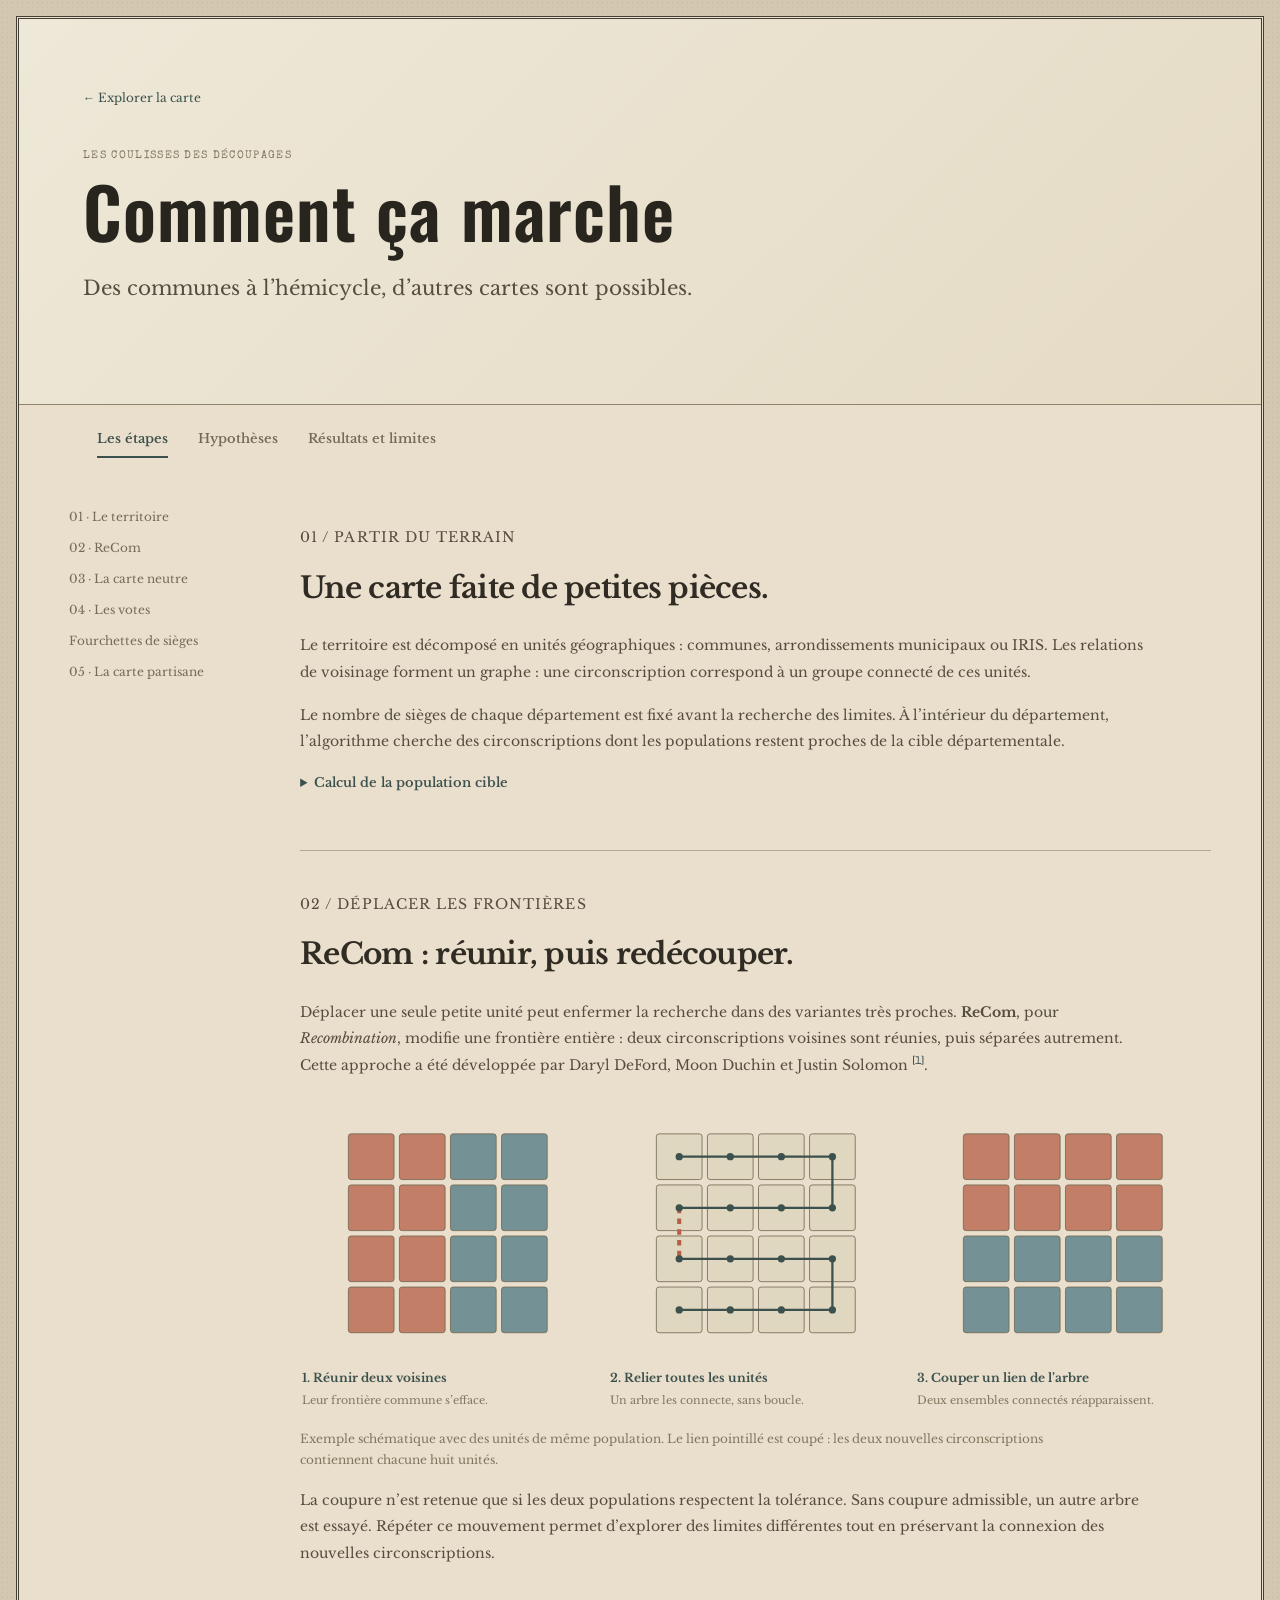
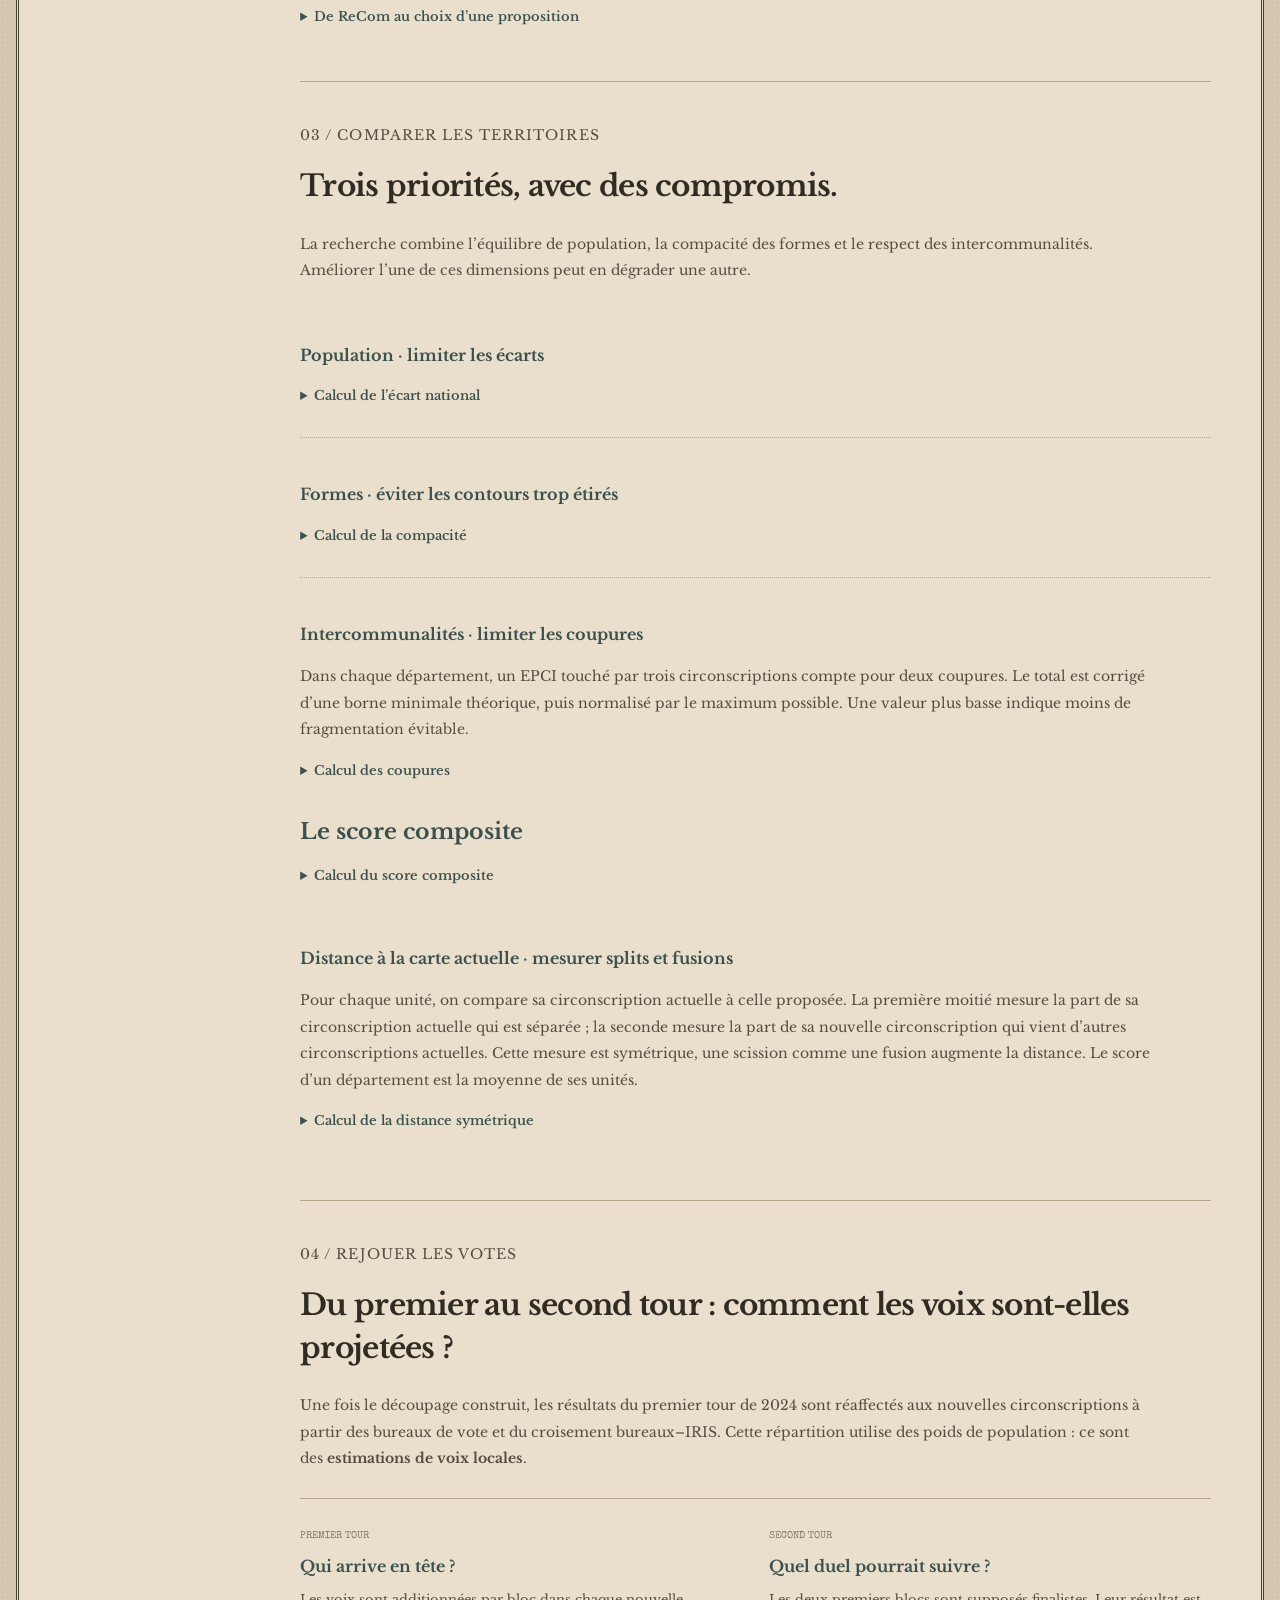
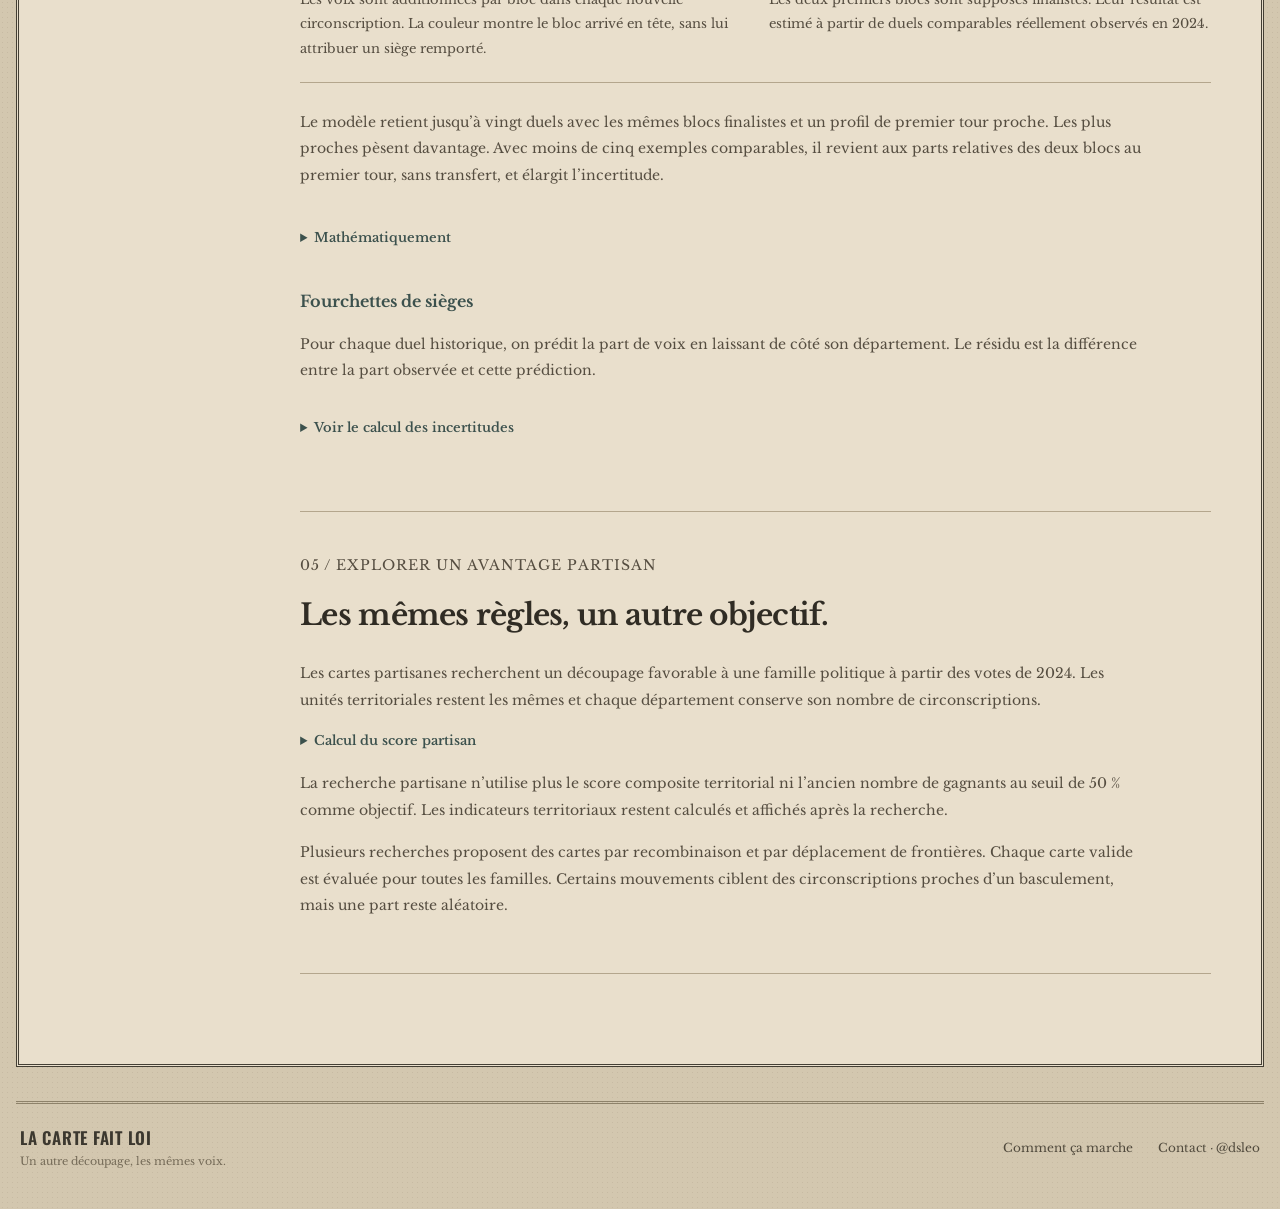
==== commit 9671aa3a: "Revise method page copy, sources, and results order - Trim footer links and remove draft scope note " ====
--- a/redistricting/webapp/method.html
+++ b/redistricting/webapp/method.html
@@ -1,30 +1,30 @@
-<!doctype html><html lang="fr"><head><meta charset="utf-8"><meta name="viewport" content="width=device-width, initial-scale=1"><meta name="theme-color" content="#e7ddc7"><meta name="description" content="Découvrez comment les circonscriptions sont construites, comment les votes de 2024 sont estimés et quelles limites garder en tête."><meta property="og:type" content="article"><meta property="og:title" content="Comment ça marche · La carte fait loi"><meta property="og:description" content="Méthode, données et limites de l’atlas des circonscriptions législatives françaises."><meta name="twitter:card" content="summary"><title>Comment ça marche · La carte fait loi</title><link rel="preconnect" href="https://fonts.googleapis.com"><link href="https://fonts.googleapis.com/css2?family=Libre+Baskerville:wght@400;700&family=Special+Elite&family=Oswald:wght@500;600;700&display=swap" rel="stylesheet"><link rel="stylesheet" href="vendor/katex/katex.min.css"><link rel="stylesheet" href="atlas.css?v=15"></head><body><main class="method-page guide-page">
-<header class="guide-hero"><a class="guide-back" href="index.html">← Explorer la carte</a><p class="guide-kicker">Les coulisses du découpage</p><h1>Comment ça marche</h1><p class="guide-lead">Des communes à l’hémicycle : comment les nouvelles limites sont construites, puis confrontées aux votes de 2024.</p><div class="guide-premise"><p><b>La carte pose une question.</b> Avec les mêmes votes, que changerait une autre manière de tracer les circonscriptions ?</p><p><b>Le calcul suit deux étapes.</b> Construire des territoires à partir de leur géographie et de leur population. Puis observer leurs effets électoraux.</p></div></header>
-<nav class="guide-sections" aria-label="Grandes sections"><a href="#methode" data-section-link="methode">La méthode</a><a href="#donnees" data-section-link="donnees">Blocs et données</a><a href="#conclusions" data-section-link="conclusions">Résultats et limites</a></nav><div class="guide-layout"><nav class="guide-nav" aria-label="Sommaire"><span>Le parcours</span><a data-nav-group="methode" href="#territoire">01 · Le territoire</a><a data-nav-group="methode" href="#recom">02 · ReCom</a><a data-nav-group="methode" href="#territoires">03 · La carte neutre</a><a data-nav-group="methode" href="#second-tour">04 · Les votes</a><a data-nav-group="methode" href="#incertitude">Fourchettes de sièges</a><a data-nav-group="methode" href="#partisane">05 · La carte partisane</a><a data-nav-group="donnees" href="#familles-politiques">01 · Les familles politiques</a><a data-nav-group="donnees" href="#sources">02 · Les données</a><a data-nav-group="conclusions" href="#mmd">01 · La répartition</a><a data-nav-group="conclusions" href="#validation">02 · La portée</a></nav>
+<!doctype html><html lang="fr"><head><meta charset="utf-8"><meta name="viewport" content="width=device-width, initial-scale=1"><meta name="theme-color" content="#e7ddc7"><meta name="description" content="Découvrez comment les circonscriptions sont construites, comment les votes de 2024 sont estimés et quelles limites garder en tête."><meta property="og:type" content="article"><meta property="og:title" content="Comment ça marche · La carte fait loi"><meta property="og:description" content="Méthode, données et limites de l’atlas des circonscriptions législatives françaises."><meta name="twitter:card" content="summary"><title>Comment ça marche · La carte fait loi</title><link rel="preconnect" href="https://fonts.googleapis.com"><link href="https://fonts.googleapis.com/css2?family=Libre+Baskerville:wght@400;700&family=Special+Elite&family=Oswald:wght@500;600;700&display=swap" rel="stylesheet"><link rel="stylesheet" href="vendor/katex/katex.min.css"><link rel="stylesheet" href="atlas.css?v=16"></head><body><main class="method-page guide-page">
+<header class="guide-hero"><a class="guide-back" href="index.html">← Explorer la carte</a><p class="guide-kicker">Les coulisses des découpages</p><h1>Comment ça marche</h1><p class="guide-lead">Des communes à l’hémicycle, d’autres cartes sont possibles.</p></header>
+<nav class="guide-sections" aria-label="Grandes sections"><a href="#methode" data-section-link="methode">Les étapes</a><a href="#donnees" data-section-link="donnees">Hypothèses</a><a href="#conclusions" data-section-link="conclusions">Résultats et limites</a></nav><div class="guide-layout"><nav class="guide-nav" aria-label="Sommaire"><a data-nav-group="methode" href="#territoire">01 · Le territoire</a><a data-nav-group="methode" href="#recom">02 · ReCom</a><a data-nav-group="methode" href="#territoires">03 · La carte neutre</a><a data-nav-group="methode" href="#second-tour">04 · Les votes</a><a data-nav-group="methode" href="#incertitude">Fourchettes de sièges</a><a data-nav-group="methode" href="#partisane">05 · La carte partisane</a><a data-nav-group="donnees" href="#familles-politiques">01 · Les familles politiques</a><a data-nav-group="donnees" href="#sources">02 · Les données</a><a data-nav-group="conclusions" href="#mmd">01 · La répartition</a><a data-nav-group="conclusions" href="#validation">02 · La portée</a></nav>
 <div class="guide-chapters">
-<section class="guide-chapter" id="territoire" data-guide-group="methode"><p class="chapter-number">01 / Partir du terrain</p><h2>Une carte faite de petites pièces.</h2><p>Le territoire est décomposé en unités géographiques : communes, arrondissements municipaux ou IRIS lorsque le modèle doit travailler plus finement. Chacune porte une population résidente. Les relations de voisinage forment un graphe : une circonscription correspond à un groupe connecté de ces unités.</p><p>Le nombre de sièges de chaque département est fixé avant la recherche des limites. À l’intérieur du département, l’algorithme cherche des circonscriptions dont les populations restent proches de la cible départementale.</p><details class="math-disclosure"><summary>Calcul de la population cible</summary><div class="math-display math-pair"><span class="tex-equation" data-tex="\bar P_d=\frac{P_d}{k_d}"><math xmlns="http://www.w3.org/1998/Math/MathML" display="block" aria-label="Population cible du département : population du département divisée par son nombre de sièges"><mrow><msub><mover accent="true"><mi>P</mi><mo>¯</mo></mover><mi>d</mi></msub><mo>=</mo><mfrac><msub><mi>P</mi><mi>d</mi></msub><msub><mi>k</mi><mi>d</mi></msub></mfrac></mrow></math></span><span class="math-connector">et</span><span class="tex-equation" data-tex="\frac{|P(C)-\bar P_d|}{\bar P_d}\leq\varepsilon"><math xmlns="http://www.w3.org/1998/Math/MathML" display="block" aria-label="Écart relatif de la circonscription à la cible départementale inférieur ou égal à epsilon"><mrow><mfrac><mrow><mo>|</mo><mi>P</mi><mo>(</mo><mi>C</mi><mo>)</mo><mo>−</mo><msub><mover accent="true"><mi>P</mi><mo>¯</mo></mover><mi>d</mi></msub><mo>|</mo></mrow><msub><mover accent="true"><mi>P</mi><mo>¯</mo></mover><mi>d</mi></msub></mfrac><mo>≤</mo><mi>ε</mi></mrow></math></span></div></details><p class="equation-caption">La population du département, divisée par ses sièges, donne sa cible. Le seuil de recherche ε est ici de 20 %. Ce seuil est évalué à l’échelle du département, pas par rapport à la moyenne nationale.</p><div class="guide-note"><b>Ce que contient la carte affichée</b><p id="draft-scope"></p><p>La population de référence est la population légale INSEE 2021, avec une exception pour Mayotte fondée sur 2017. L’année 2024 désigne les votes réutilisés, pas le millésime de population.</p></div></section>
+<section class="guide-chapter" id="territoire" data-guide-group="methode"><p class="chapter-number">01 / Partir du terrain</p><h2>Une carte faite de petites pièces.</h2><p>Le territoire est décomposé en unités géographiques : communes, arrondissements municipaux ou IRIS. Les relations de voisinage forment un graphe : une circonscription correspond à un groupe connecté de ces unités.</p><p>Le nombre de sièges de chaque département est fixé avant la recherche des limites. À l’intérieur du département, l’algorithme cherche des circonscriptions dont les populations restent proches de la cible départementale.</p><details class="math-disclosure"><summary>Calcul de la population cible</summary><div class="math-display math-pair"><span class="tex-equation" data-tex="\bar P_d=\frac{P_d}{k_d}"><math xmlns="http://www.w3.org/1998/Math/MathML" display="block" aria-label="Population cible du département : population du département divisée par son nombre de sièges"><mrow><msub><mover accent="true"><mi>P</mi><mo>¯</mo></mover><mi>d</mi></msub><mo>=</mo><mfrac><msub><mi>P</mi><mi>d</mi></msub><msub><mi>k</mi><mi>d</mi></msub></mfrac></mrow></math></span><span class="math-connector">et</span><span class="tex-equation" data-tex="\frac{|P(C)-\bar P_d|}{\bar P_d}\leq\varepsilon"><math xmlns="http://www.w3.org/1998/Math/MathML" display="block" aria-label="Écart relatif de la circonscription à la cible départementale inférieur ou égal à epsilon"><mrow><mfrac><mrow><mo>|</mo><mi>P</mi><mo>(</mo><mi>C</mi><mo>)</mo><mo>−</mo><msub><mover accent="true"><mi>P</mi><mo>¯</mo></mover><mi>d</mi></msub><mo>|</mo></mrow><msub><mover accent="true"><mi>P</mi><mo>¯</mo></mover><mi>d</mi></msub></mfrac><mo>≤</mo><mi>ε</mi></mrow></math></span></div><p class="equation-caption">La population du département, divisée par ses sièges, donne sa cible. Le seuil de recherche ε est ici de 20 %. Ce seuil est évalué à l’échelle du département, pas par rapport à la moyenne nationale.</p></details></section>
 <section class="guide-chapter" id="recom" data-guide-group="methode"><p class="chapter-number">02 / Déplacer les frontières</p><h2>ReCom : réunir, puis redécouper.</h2><p>Déplacer une seule petite unité peut enfermer la recherche dans des variantes très proches. <strong>ReCom</strong>, pour <em>Recombination</em>, modifie une frontière entière : deux circonscriptions voisines sont réunies, puis séparées autrement. Cette approche a été développée par Daryl DeFord, Moon Duchin et Justin Solomon <a class="reference-link" href="#ref-recom">[1]</a>.</p>
 <div class="recom-strip"><figure><svg class="recom-diagram" viewBox="0 0 220 190" role="img" aria-label="Deux circonscriptions voisines"><title>Deux circonscriptions voisines</title><rect x="36" y="20" width="34" height="34" rx="2" fill="#b65e45" fill-opacity=".75" stroke="#706650" stroke-width=".6"/><rect x="74" y="20" width="34" height="34" rx="2" fill="#b65e45" fill-opacity=".75" stroke="#706650" stroke-width=".6"/><rect x="112" y="20" width="34" height="34" rx="2" fill="#4e7883" fill-opacity=".75" stroke="#706650" stroke-width=".6"/><rect x="150" y="20" width="34" height="34" rx="2" fill="#4e7883" fill-opacity=".75" stroke="#706650" stroke-width=".6"/><rect x="36" y="58" width="34" height="34" rx="2" fill="#b65e45" fill-opacity=".75" stroke="#706650" stroke-width=".6"/><rect x="74" y="58" width="34" height="34" rx="2" fill="#b65e45" fill-opacity=".75" stroke="#706650" stroke-width=".6"/><rect x="112" y="58" width="34" height="34" rx="2" fill="#4e7883" fill-opacity=".75" stroke="#706650" stroke-width=".6"/><rect x="150" y="58" width="34" height="34" rx="2" fill="#4e7883" fill-opacity=".75" stroke="#706650" stroke-width=".6"/><rect x="36" y="96" width="34" height="34" rx="2" fill="#b65e45" fill-opacity=".75" stroke="#706650" stroke-width=".6"/><rect x="74" y="96" width="34" height="34" rx="2" fill="#b65e45" fill-opacity=".75" stroke="#706650" stroke-width=".6"/><rect x="112" y="96" width="34" height="34" rx="2" fill="#4e7883" fill-opacity=".75" stroke="#706650" stroke-width=".6"/><rect x="150" y="96" width="34" height="34" rx="2" fill="#4e7883" fill-opacity=".75" stroke="#706650" stroke-width=".6"/><rect x="36" y="134" width="34" height="34" rx="2" fill="#b65e45" fill-opacity=".75" stroke="#706650" stroke-width=".6"/><rect x="74" y="134" width="34" height="34" rx="2" fill="#b65e45" fill-opacity=".75" stroke="#706650" stroke-width=".6"/><rect x="112" y="134" width="34" height="34" rx="2" fill="#4e7883" fill-opacity=".75" stroke="#706650" stroke-width=".6"/><rect x="150" y="134" width="34" height="34" rx="2" fill="#4e7883" fill-opacity=".75" stroke="#706650" stroke-width=".6"/></svg><figcaption><b>1. Réunir deux voisines</b><span>Leur frontière commune s’efface.</span></figcaption></figure><figure><svg class="recom-diagram" viewBox="0 0 220 190" role="img" aria-label="Un arbre sur le territoire fusionné"><title>Un arbre sur le territoire fusionné</title><rect x="36" y="20" width="34" height="34" rx="2" fill="#ded4bd" fill-opacity=".75" stroke="#706650" stroke-width=".6"/><rect x="74" y="20" width="34" height="34" rx="2" fill="#ded4bd" fill-opacity=".75" stroke="#706650" stroke-width=".6"/><rect x="112" y="20" width="34" height="34" rx="2" fill="#ded4bd" fill-opacity=".75" stroke="#706650" stroke-width=".6"/><rect x="150" y="20" width="34" height="34" rx="2" fill="#ded4bd" fill-opacity=".75" stroke="#706650" stroke-width=".6"/><rect x="36" y="58" width="34" height="34" rx="2" fill="#ded4bd" fill-opacity=".75" stroke="#706650" stroke-width=".6"/><rect x="74" y="58" width="34" height="34" rx="2" fill="#ded4bd" fill-opacity=".75" stroke="#706650" stroke-width=".6"/><rect x="112" y="58" width="34" height="34" rx="2" fill="#ded4bd" fill-opacity=".75" stroke="#706650" stroke-width=".6"/><rect x="150" y="58" width="34" height="34" rx="2" fill="#ded4bd" fill-opacity=".75" stroke="#706650" stroke-width=".6"/><rect x="36" y="96" width="34" height="34" rx="2" fill="#ded4bd" fill-opacity=".75" stroke="#706650" stroke-width=".6"/><rect x="74" y="96" width="34" height="34" rx="2" fill="#ded4bd" fill-opacity=".75" stroke="#706650" stroke-width=".6"/><rect x="112" y="96" width="34" height="34" rx="2" fill="#ded4bd" fill-opacity=".75" stroke="#706650" stroke-width=".6"/><rect x="150" y="96" width="34" height="34" rx="2" fill="#ded4bd" fill-opacity=".75" stroke="#706650" stroke-width=".6"/><rect x="36" y="134" width="34" height="34" rx="2" fill="#ded4bd" fill-opacity=".75" stroke="#706650" stroke-width=".6"/><rect x="74" y="134" width="34" height="34" rx="2" fill="#ded4bd" fill-opacity=".75" stroke="#706650" stroke-width=".6"/><rect x="112" y="134" width="34" height="34" rx="2" fill="#ded4bd" fill-opacity=".75" stroke="#706650" stroke-width=".6"/><rect x="150" y="134" width="34" height="34" rx="2" fill="#ded4bd" fill-opacity=".75" stroke="#706650" stroke-width=".6"/><line x1="53" y1="37" x2="91" y2="37" stroke="#3c514d" stroke-width="1.7"/><line x1="91" y1="37" x2="129" y2="37" stroke="#3c514d" stroke-width="1.7"/><line x1="129" y1="37" x2="167" y2="37" stroke="#3c514d" stroke-width="1.7"/><line x1="167" y1="37" x2="167" y2="75" stroke="#3c514d" stroke-width="1.7"/><line x1="167" y1="75" x2="129" y2="75" stroke="#3c514d" stroke-width="1.7"/><line x1="129" y1="75" x2="91" y2="75" stroke="#3c514d" stroke-width="1.7"/><line x1="91" y1="75" x2="53" y2="75" stroke="#3c514d" stroke-width="1.7"/><line x1="53" y1="75" x2="53" y2="113" stroke="#b65e45" stroke-width="3" stroke-dasharray="4 4"/><line x1="53" y1="113" x2="91" y2="113" stroke="#3c514d" stroke-width="1.7"/><line x1="91" y1="113" x2="129" y2="113" stroke="#3c514d" stroke-width="1.7"/><line x1="129" y1="113" x2="167" y2="113" stroke="#3c514d" stroke-width="1.7"/><line x1="167" y1="113" x2="167" y2="151" stroke="#3c514d" stroke-width="1.7"/><line x1="167" y1="151" x2="129" y2="151" stroke="#3c514d" stroke-width="1.7"/><line x1="129" y1="151" x2="91" y2="151" stroke="#3c514d" stroke-width="1.7"/><line x1="91" y1="151" x2="53" y2="151" stroke="#3c514d" stroke-width="1.7"/><circle cx="53" cy="37" r="2.7" fill="#3c514d"/><circle cx="91" cy="37" r="2.7" fill="#3c514d"/><circle cx="129" cy="37" r="2.7" fill="#3c514d"/><circle cx="167" cy="37" r="2.7" fill="#3c514d"/><circle cx="53" cy="75" r="2.7" fill="#3c514d"/><circle cx="91" cy="75" r="2.7" fill="#3c514d"/><circle cx="129" cy="75" r="2.7" fill="#3c514d"/><circle cx="167" cy="75" r="2.7" fill="#3c514d"/><circle cx="53" cy="113" r="2.7" fill="#3c514d"/><circle cx="91" cy="113" r="2.7" fill="#3c514d"/><circle cx="129" cy="113" r="2.7" fill="#3c514d"/><circle cx="167" cy="113" r="2.7" fill="#3c514d"/><circle cx="53" cy="151" r="2.7" fill="#3c514d"/><circle cx="91" cy="151" r="2.7" fill="#3c514d"/><circle cx="129" cy="151" r="2.7" fill="#3c514d"/><circle cx="167" cy="151" r="2.7" fill="#3c514d"/></svg><figcaption><b>2. Relier toutes les unités</b><span>Un arbre les connecte, sans boucle.</span></figcaption></figure><figure><svg class="recom-diagram" viewBox="0 0 220 190" role="img" aria-label="Deux nouvelles circonscriptions"><title>Deux nouvelles circonscriptions</title><rect x="36" y="20" width="34" height="34" rx="2" fill="#b65e45" fill-opacity=".75" stroke="#706650" stroke-width=".6"/><rect x="74" y="20" width="34" height="34" rx="2" fill="#b65e45" fill-opacity=".75" stroke="#706650" stroke-width=".6"/><rect x="112" y="20" width="34" height="34" rx="2" fill="#b65e45" fill-opacity=".75" stroke="#706650" stroke-width=".6"/><rect x="150" y="20" width="34" height="34" rx="2" fill="#b65e45" fill-opacity=".75" stroke="#706650" stroke-width=".6"/><rect x="36" y="58" width="34" height="34" rx="2" fill="#b65e45" fill-opacity=".75" stroke="#706650" stroke-width=".6"/><rect x="74" y="58" width="34" height="34" rx="2" fill="#b65e45" fill-opacity=".75" stroke="#706650" stroke-width=".6"/><rect x="112" y="58" width="34" height="34" rx="2" fill="#b65e45" fill-opacity=".75" stroke="#706650" stroke-width=".6"/><rect x="150" y="58" width="34" height="34" rx="2" fill="#b65e45" fill-opacity=".75" stroke="#706650" stroke-width=".6"/><rect x="36" y="96" width="34" height="34" rx="2" fill="#4e7883" fill-opacity=".75" stroke="#706650" stroke-width=".6"/><rect x="74" y="96" width="34" height="34" rx="2" fill="#4e7883" fill-opacity=".75" stroke="#706650" stroke-width=".6"/><rect x="112" y="96" width="34" height="34" rx="2" fill="#4e7883" fill-opacity=".75" stroke="#706650" stroke-width=".6"/><rect x="150" y="96" width="34" height="34" rx="2" fill="#4e7883" fill-opacity=".75" stroke="#706650" stroke-width=".6"/><rect x="36" y="134" width="34" height="34" rx="2" fill="#4e7883" fill-opacity=".75" stroke="#706650" stroke-width=".6"/><rect x="74" y="134" width="34" height="34" rx="2" fill="#4e7883" fill-opacity=".75" stroke="#706650" stroke-width=".6"/><rect x="112" y="134" width="34" height="34" rx="2" fill="#4e7883" fill-opacity=".75" stroke="#706650" stroke-width=".6"/><rect x="150" y="134" width="34" height="34" rx="2" fill="#4e7883" fill-opacity=".75" stroke="#706650" stroke-width=".6"/></svg><figcaption><b>3. Couper un lien de l’arbre</b><span>Deux ensembles connectés réapparaissent.</span></figcaption></figure></div><p class="equation-caption">Exemple schématique avec des unités de même population. Le lien pointillé est coupé : les deux nouvelles circonscriptions contiennent chacune huit unités.</p>
 <p>La coupure n’est retenue que si les deux populations respectent la tolérance. Sans coupure admissible, un autre arbre est essayé. Répéter ce mouvement permet d’explorer des limites différentes tout en préservant la connexion des nouvelles circonscriptions.</p><details class="guide-details"><summary>De ReCom au choix d’une proposition</summary><p>Le projet construit les arbres par Kruskal aléatoire. Ce tirage n’est pas un tirage uniforme parmi tous les arbres possibles. Les mouvements ReCom alimentent ensuite un <strong>recuit simulé</strong> : les améliorations sont acceptées ; certaines dégradations peuvent aussi l’être au début, pour sortir d’une solution locale. Cette souplesse diminue au cours de la recherche. Le meilleur plan valide rencontré est conservé.</p><p>Ce procédé ne garantit ni l’optimum global, ni un échantillon uniforme de toutes les cartes. Il n’est pas assimilé ici à un ensemble électoral neutre.</p></details></section>
-<section class="guide-chapter" id="territoires" data-guide-group="methode"><p class="chapter-number">03 / Comparer les territoires</p><h2>Trois priorités, avec des compromis.</h2><p>La recherche combine l’équilibre de population, la compacité des formes et le respect des intercommunalités. Améliorer l’une de ces dimensions peut en dégrader une autre.</p><div class="criterion-block"><h3>Population · limiter les écarts</h3><p>La carte principale affiche l’écart de population le plus élevé à la <strong>moyenne nationale</strong>, sur 558 circonscriptions départementales. Ce choix rend les deux cartes comparables avec une même cible.</p><details class="math-disclosure"><summary>Calcul de l’écart national</summary><div class="math-display"><span class="tex-equation" data-tex="\bar P=\frac{P_{\text{total}}}{558},\qquad E_{\max}=\max_C\frac{|P(C)-\bar P|}{\bar P}"><math xmlns="http://www.w3.org/1998/Math/MathML" display="block" aria-label="Écart national maximal : maximum des écarts relatifs de population à la cible nationale"><mrow><mover accent="true"><mi>P</mi><mo>¯</mo></mover><mo>=</mo><mfrac><msub><mi>P</mi><mtext>total</mtext></msub><mn>558</mn></mfrac><mo>,</mo><mspace width="1em"></mspace><msub><mi>E</mi><mtext>max</mtext></msub><mo>=</mo><munder><mi mathvariant="normal">max</mi><mi>C</mi></munder><mfrac><mrow><mo>|</mo><mi>P</mi><mrow><mo>(</mo><mi>C</mi><mo>)</mo></mrow><mo>−</mo><mover accent="true"><mi>P</mi><mo>¯</mo></mover><mo>|</mo></mrow><mover accent="true"><mi>P</mi><mo>¯</mo></mover></mfrac></mrow></math></span></div></details><p class="equation-caption">La recherche, elle, utilise une cible propre à chaque département. Un département ramené à un seul siège peut respecter sa cible locale tout en s’écartant fortement de la cible nationale.</p></div><div class="criterion-block"><h3>Formes · éviter les contours trop étirés</h3><p><a href="https://cran.r-project.org/web/packages/redistmetrics/vignettes/compactness.html">L’indice de Polsby–Popper</a> rapporte la surface au périmètre. Il vaut 1 pour un disque et diminue pour des contours plus allongés ou découpés. Le projet moyenne son complément à 1 : une valeur plus basse correspond donc à des formes plus compactes.</p><details class="math-disclosure"><summary>Calcul de la compacité</summary><div class="math-display"><span class="tex-equation" data-tex="PP(C)=\frac{4\pi A(C)}{\ell^2},\qquad L_{\text{formes}}=\frac{1}{k}\sum_{i=1}^{k}(1-PP(C_i))"><math xmlns="http://www.w3.org/1998/Math/MathML" display="block" aria-label="Compacité : Polsby–Popper égale quatre pi fois aire divisée par périmètre au carré ; on moyenne un moins cet indice"><mrow><mi mathvariant="normal">PP</mi><mrow><mo>(</mo><mi>C</mi><mo>)</mo></mrow><mo>=</mo><mfrac><mrow><mn>4</mn><mi>π</mi><mi>A</mi><mrow><mo>(</mo><mi>C</mi><mo>)</mo></mrow></mrow><msup><mi>ℓ</mi><mn>2</mn></msup></mfrac><mo>,</mo><mspace width="1em"></mspace><msub><mi>L</mi><mtext>formes</mtext></msub><mo>=</mo><mfrac><mn>1</mn><mi>k</mi></mfrac><munderover><mo>∑</mo><mrow><mi>i</mi><mo>=</mo><mn>1</mn></mrow><mi>k</mi></munderover><mrow><mo>(</mo><mrow><mn>1</mn><mo>−</mo><mi mathvariant="normal">PP</mi><mrow><mo>(</mo><msub><mi>C</mi><mi>i</mi></msub><mo>)</mo></mrow></mrow><mo>)</mo></mrow></mrow></math></span></div><p class="equation-caption">A est la surface, ℓ le périmètre de la circonscription considérée et k le nombre de circonscriptions.</p></details></div><div class="criterion-block"><h3>Intercommunalités · limiter les coupures</h3><p>Dans chaque département, un EPCI touché par trois circonscriptions compte pour deux coupures. Le total est corrigé d’une borne minimale théorique, puis normalisé par le maximum possible. Une valeur plus basse indique moins de fragmentation évitable.</p><details class="math-disclosure"><summary>Calcul des coupures</summary><div class="math-display"><span class="tex-equation" data-tex="L_{\text{intercommunalités}}=\frac{\max(0,S-S_{\min})}{\max(1,S_{\max}-S_{\min})}"><math xmlns="http://www.w3.org/1998/Math/MathML" display="block" aria-label="Fragmentation normalisée : coupures au-delà de la borne minimale divisées par l’écart entre bornes maximale et minimale, avec garde contre un dénominateur nul"><mrow><msub><mi>L</mi><mtext>intercommunalités</mtext></msub><mo>=</mo><mfrac><mrow><mi mathvariant="normal">max</mi><mrow><mo>(</mo><mrow><mn>0</mn><mo>,</mo><mi>S</mi><mo>−</mo><msub><mi>S</mi><mtext>min</mtext></msub></mrow><mo>)</mo></mrow></mrow><mrow><mi mathvariant="normal">max</mi><mrow><mo>(</mo><mrow><mn>1</mn><mo>,</mo><msub><mi>S</mi><mtext>max</mtext></msub><mo>−</mo><msub><mi>S</mi><mtext>min</mtext></msub></mrow><mo>)</mo></mrow></mrow></mfrac></mrow></math></span></div><p class="equation-caption">S désigne le nombre de coupures ; S<sub>min</sub> et S<sub>max</sub> sont les bornes du modèle. Le garde-fou au dénominateur évite une division par zéro.</p></details></div><h3>Le score composite</h3><details class="math-disclosure"><summary>Calcul du score composite</summary><div class="math-display"><span class="tex-equation" data-tex="L=0{,}50\,L_{\text{population}}+0{,}30\,L_{\text{formes}}+0{,}20\,L_{\text{intercommunalités}}"><math xmlns="http://www.w3.org/1998/Math/MathML" display="block" aria-label="Fonction objectif : 50 pour cent population, 30 pour cent formes, 20 pour cent intercommunalités"><mrow><mi>L</mi><mo>=</mo><mn>0,50</mn><msub><mi>L</mi><mtext>population</mtext></msub><mo>+</mo><mn>0,30</mn><msub><mi>L</mi><mtext>formes</mtext></msub><mo>+</mo><mn>0,20</mn><msub><mi>L</mi><mtext>intercommunalités</mtext></msub></mrow></math></span></div></details><div class="criterion-block"><h3>Distance à la carte actuelle · mesurer splits et fusions</h3><p>Pour chaque unité, on compare sa circonscription actuelle à celle proposée. La première moitié mesure la part de sa circonscription actuelle qui est séparée ; la seconde mesure la part de sa nouvelle circonscription qui vient d’autres circonscriptions actuelles. Cette mesure est symétrique : une scission comme une fusion augmente la distance. Le score d’un département est la moyenne de ses unités ; pour la distance générale, chaque département inclus compte autant.</p><details class="math-disclosure"><summary>Calcul de la distance symétrique</summary><div class="math-display"><span class="tex-equation" data-tex="d_{\mathrm{sym}}(U)=\frac{1}{2}\left[\left(1-\frac{|A(U)\cap B(U)|}{|A(U)|}\right)+\left(1-\frac{|A(U)\cap B(U)|}{|B(U)|}\right)\right]">d_sym(U) = 1/2 × [(1 − |A(U) ∩ B(U)| / |A(U)|) + (1 − |A(U) ∩ B(U)| / |B(U)|)]</span></div><div class="math-display"><span class="tex-equation" data-tex="D_d=\frac{1}{n_d}\sum_{U\in d}d_{\mathrm{sym}}(U),\qquad D=\frac{1}{|\mathcal{D}|}\sum_{d\in\mathcal{D}}D_d">D_d = moyenne des d_sym(U) du département d ; D = moyenne des scores départementaux inclus</span></div><p class="equation-caption">A(U) est l’ensemble des unités de la circonscription actuelle de U ; B(U) est celui de sa circonscription proposée ; n_d est le nombre d’unités du département. Les unités sont celles du modèle, non des habitants. Lorsqu’une unité traverse une limite, elle est rattachée à la circonscription qui en recouvre la plus grande surface. Sur la carte, le pourcentage de classement indique la part des autres départements dont la distance est supérieure ; les égalités sont exclues. Un score plus faible indique des regroupements plus proches de la carte actuelle.</p></details></div>
+<section class="guide-chapter" id="territoires" data-guide-group="methode"><p class="chapter-number">03 / Comparer les territoires</p><h2>Trois priorités, avec des compromis.</h2><p>La recherche combine l’équilibre de population, la compacité des formes et le respect des intercommunalités. Améliorer l’une de ces dimensions peut en dégrader une autre.</p><div class="criterion-block"><h3>Population · limiter les écarts</h3><details class="math-disclosure"><summary>Calcul de l’écart national</summary><div class="math-display"><span class="tex-equation" data-tex="\bar P=\frac{P_{\text{total}}}{558},\qquad E_{\max}=\max_C\frac{|P(C)-\bar P|}{\bar P}"><math xmlns="http://www.w3.org/1998/Math/MathML" display="block" aria-label="Écart national maximal : maximum des écarts relatifs de population à la cible nationale"><mrow><mover accent="true"><mi>P</mi><mo>¯</mo></mover><mo>=</mo><mfrac><msub><mi>P</mi><mtext>total</mtext></msub><mn>558</mn></mfrac><mo>,</mo><mspace width="1em"></mspace><msub><mi>E</mi><mtext>max</mtext></msub><mo>=</mo><munder><mi mathvariant="normal">max</mi><mi>C</mi></munder><mfrac><mrow><mo>|</mo><mi>P</mi><mrow><mo>(</mo><mi>C</mi><mo>)</mo></mrow><mo>−</mo><mover accent="true"><mi>P</mi><mo>¯</mo></mover><mo>|</mo></mrow><mover accent="true"><mi>P</mi><mo>¯</mo></mover></mfrac></mrow></math></span></div><p class="equation-caption">La recherche, elle, utilise une cible propre à chaque département. Un département ramené à un seul siège peut respecter sa cible locale tout en s’écartant fortement de la cible nationale.</p></details></div><div class="criterion-block"><h3>Formes · éviter les contours trop étirés</h3><details class="math-disclosure"><summary>Calcul de la compacité</summary><div class="math-display"><span class="tex-equation" data-tex="PP(C)=\frac{4\pi A(C)}{\ell^2},\qquad L_{\text{formes}}=\frac{1}{k}\sum_{i=1}^{k}(1-PP(C_i))"><math xmlns="http://www.w3.org/1998/Math/MathML" display="block" aria-label="Compacité : Polsby–Popper égale quatre pi fois aire divisée par périmètre au carré ; on moyenne un moins cet indice"><mrow><mi mathvariant="normal">PP</mi><mrow><mo>(</mo><mi>C</mi><mo>)</mo></mrow><mo>=</mo><mfrac><mrow><mn>4</mn><mi>π</mi><mi>A</mi><mrow><mo>(</mo><mi>C</mi><mo>)</mo></mrow></mrow><msup><mi>ℓ</mi><mn>2</mn></msup></mfrac><mo>,</mo><mspace width="1em"></mspace><msub><mi>L</mi><mtext>formes</mtext></msub><mo>=</mo><mfrac><mn>1</mn><mi>k</mi></mfrac><munderover><mo>∑</mo><mrow><mi>i</mi><mo>=</mo><mn>1</mn></mrow><mi>k</mi></munderover><mrow><mo>(</mo><mrow><mn>1</mn><mo>−</mo><mi mathvariant="normal">PP</mi><mrow><mo>(</mo><msub><mi>C</mi><mi>i</mi></msub><mo>)</mo></mrow></mrow><mo>)</mo></mrow></mrow></math></span></div><p class="equation-caption">A est la surface, ℓ le périmètre de la circonscription considérée et k le nombre de circonscriptions.</p></details></div><div class="criterion-block"><h3>Intercommunalités · limiter les coupures</h3><p>Dans chaque département, un EPCI touché par trois circonscriptions compte pour deux coupures. Le total est corrigé d’une borne minimale théorique, puis normalisé par le maximum possible. Une valeur plus basse indique moins de fragmentation évitable.</p><details class="math-disclosure"><summary>Calcul des coupures</summary><div class="math-display"><span class="tex-equation" data-tex="L_{\text{intercommunalités}}=\frac{\max(0,S-S_{\min})}{\max(1,S_{\max}-S_{\min})}"><math xmlns="http://www.w3.org/1998/Math/MathML" display="block" aria-label="Fragmentation normalisée : coupures au-delà de la borne minimale divisées par l’écart entre bornes maximale et minimale, avec garde contre un dénominateur nul"><mrow><msub><mi>L</mi><mtext>intercommunalités</mtext></msub><mo>=</mo><mfrac><mrow><mi mathvariant="normal">max</mi><mrow><mo>(</mo><mrow><mn>0</mn><mo>,</mo><mi>S</mi><mo>−</mo><msub><mi>S</mi><mtext>min</mtext></msub></mrow><mo>)</mo></mrow></mrow><mrow><mi mathvariant="normal">max</mi><mrow><mo>(</mo><mrow><mn>1</mn><mo>,</mo><msub><mi>S</mi><mtext>max</mtext></msub><mo>−</mo><msub><mi>S</mi><mtext>min</mtext></msub></mrow><mo>)</mo></mrow></mrow></mfrac></mrow></math></span></div><p class="equation-caption">S désigne le nombre de coupures ; S<sub>min</sub> et S<sub>max</sub> sont les bornes du modèle. Le garde-fou au dénominateur évite une division par zéro.</p></details></div><h3 class="composite-title">Le score composite</h3><details class="math-disclosure"><summary>Calcul du score composite</summary><div class="math-display"><span class="tex-equation" data-tex="L=0{,}50\,L_{\text{population}}+0{,}30\,L_{\text{formes}}+0{,}20\,L_{\text{intercommunalités}}"><math xmlns="http://www.w3.org/1998/Math/MathML" display="block" aria-label="Fonction objectif : 50 pour cent population, 30 pour cent formes, 20 pour cent intercommunalités"><mrow><mi>L</mi><mo>=</mo><mn>0,50</mn><msub><mi>L</mi><mtext>population</mtext></msub><mo>+</mo><mn>0,30</mn><msub><mi>L</mi><mtext>formes</mtext></msub><mo>+</mo><mn>0,20</mn><msub><mi>L</mi><mtext>intercommunalités</mtext></msub></mrow></math></span></div></details><div class="criterion-block"><h3>Distance à la carte actuelle · mesurer splits et fusions</h3><p>Pour chaque unité, on compare sa circonscription actuelle à celle proposée. La première moitié mesure la part de sa circonscription actuelle qui est séparée ; la seconde mesure la part de sa nouvelle circonscription qui vient d’autres circonscriptions actuelles. Cette mesure est symétrique, une scission comme une fusion augmente la distance. Le score d’un département est la moyenne de ses unités.</p><details class="math-disclosure"><summary>Calcul de la distance symétrique</summary><div class="math-display"><span class="tex-equation" data-tex="d_{\mathrm{sym}}(U)=\frac{1}{2}\left[\left(1-\frac{|A(U)\cap B(U)|}{|A(U)|}\right)+\left(1-\frac{|A(U)\cap B(U)|}{|B(U)|}\right)\right]">d_sym(U) = 1/2 × [(1 − |A(U) ∩ B(U)| / |A(U)|) + (1 − |A(U) ∩ B(U)| / |B(U)|)]</span></div><div class="math-display"><span class="tex-equation" data-tex="D_d=\frac{1}{n_d}\sum_{U\in d}d_{\mathrm{sym}}(U),\qquad D=\frac{1}{|\mathcal{D}|}\sum_{d\in\mathcal{D}}D_d">D_d = moyenne des d_sym(U) du département d ; D = moyenne des scores départementaux inclus</span></div><p class="equation-caption">A(U) est l’ensemble des unités de la circonscription actuelle de U ; B(U) est celui de sa circonscription proposée ; n_d est le nombre d’unités du département. Les unités sont celles du modèle, non des habitants. Lorsqu’une unité traverse une limite, elle est rattachée à la circonscription qui en recouvre la plus grande surface. Sur la carte, le pourcentage de classement indique la part des autres départements dont la distance est supérieure ; les égalités sont exclues. Un score plus faible indique des regroupements plus proches de la carte actuelle.</p></details></div>
 </section>
-<section class="guide-chapter" id="second-tour" data-guide-group="methode"><p class="chapter-number">04 / Rejouer les votes</p><h2>Du premier au second tour : comment les voix sont-elles projetées ?</h2><p>Une fois le découpage construit, les résultats du premier tour de 2024 sont réaffectés aux nouvelles circonscriptions à partir des bureaux de vote et du croisement bureaux–IRIS. Cette répartition utilise des poids de population : ce sont des <strong>estimations de voix locales</strong>.</p><div class="guide-two-tours"><div><span>Premier tour</span><h3>Qui arrive en tête ?</h3><p>Les voix sont additionnées par bloc dans chaque nouvelle circonscription. La couleur montre le bloc arrivé en tête, sans lui attribuer un siège remporté.</p></div><div><span>Second tour</span><h3>Quel duel pourrait suivre ?</h3><p>Les deux premiers blocs sont supposés finalistes. Leur résultat est estimé à partir de duels comparables réellement observés en 2024.</p></div></div><p>Le modèle retient jusqu’à vingt duels avec les mêmes blocs finalistes et un profil de premier tour proche. Les plus proches pèsent davantage. Avec moins de cinq exemples comparables, il revient aux parts relatives des deux blocs au premier tour, sans transfert, et élargit l’incertitude.</p><details class="guide-details"><summary>Mathématiquement</summary><div class="math-display"><span class="tex-equation" data-tex="\hat{s}_a(x)=\frac{\sum_{j\in V}w_j s_{a,j}}{\sum_{j\in V}w_j}"><math xmlns="http://www.w3.org/1998/Math/MathML" display="block" aria-label="Part estimée du bloc a : moyenne des résultats des duels voisins pondérée par leur proximité"><mrow><msub><mover accent="true"><mi>s</mi><mo>^</mo></mover><mi>a</mi></msub><mrow><mo>(</mo><mi>x</mi><mo>)</mo></mrow><mo>=</mo><mfrac><mrow><munderover><mo>∑</mo><mrow><mi>j</mi><mo>∈</mo><mi>V</mi></mrow><mrow></mrow></munderover><msub><mi>w</mi><mi>j</mi></msub><msub><mi>s</mi><mrow><mi>a</mi><mo>,</mo><mi>j</mi></mrow></msub></mrow><mrow><munderover><mo>∑</mo><mrow><mi>j</mi><mo>∈</mo><mi>V</mi></mrow><mrow></mrow></munderover><msub><mi>w</mi><mi>j</mi></msub></mrow></mfrac></mrow></math></span></div><div class="math-display"><span class="tex-equation" data-tex="w_j=\frac{1}{\lVert x-x_j\rVert_2+0{,}015}"><math xmlns="http://www.w3.org/1998/Math/MathML" display="block" aria-label="Poids d’un duel : inverse de sa distance euclidienne au profil recherché plus 0,015"><mrow><msub><mi>w</mi><mi>j</mi></msub><mo>=</mo><mfrac><mn>1</mn><mrow><msub><mrow><mo>‖</mo><mrow><mi>x</mi><mo>−</mo><msub><mi>x</mi><mi>j</mi></msub></mrow><mo>‖</mo></mrow><mn>2</mn></msub><mo>+</mo><mn>0,015</mn></mrow></mfrac></mrow></math></span></div><p>x contient les parts de voix des blocs au premier tour ; x<sub>j</sub> est le profil du duel historique j. V regroupe les voisins retenus. s<sub>a,j</sub> est la part du bloc a au second tour dans ce duel. Le petit terme 0,015 stabilise le poids quand deux profils sont très proches.</p></details><h3 id="incertitude">Fourchettes de sièges</h3><p>Pour chaque duel historique <i>j</i>, on prédit la part de voix en laissant de côté son département. Le résidu est la différence entre la part observée et cette prédiction :</p><details class="guide-details math-disclosure"><summary>Voir le calcul des incertitudes</summary><div class="math-display"><span class="tex-equation" data-tex="r_j=y_j-\hat{y}_{-d(j)}"><math xmlns="http://www.w3.org/1998/Math/MathML" display="block" aria-label="Résidu r indice j égal part observée y indice j moins part prédite sans son département"><mrow><msub><mi>r</mi><mi>j</mi></msub><mo>=</mo><msub><mi>y</mi><mi>j</mi></msub><mo>−</mo><msub><mover accent="true"><mi>y</mi><mo>^</mo></mover><mrow><mo>−</mo><mi>d</mi><mo>(</mo><mi>j</mi><mo>)</mo></mrow></msub></mrow></math></span></div><p>Une correction globale est appliquée seulement si elle améliore les critères du test rétrospectif ; les résidus utilisés en tiennent alors compte. Pour chaque circonscription, on tire avec remise un résidu de la même paire de blocs lorsqu’au moins dix sont disponibles, sinon parmi tous les résidus. Le tirage est indépendant entre circonscriptions ; les deux finalistes restent fixés par le premier tour.</p><div class="math-display"><span class="tex-equation" data-tex="p_i^{(t)}=\operatorname{clip}(\hat p_i+\epsilon_i^{(t)},0,1)"><math xmlns="http://www.w3.org/1998/Math/MathML" display="block" aria-label="Part simulée du bloc a égale part prédite plus résidu tiré, bornée entre zéro et un"><mrow><msubsup><mi>p</mi><mi>i</mi><mrow><mo>(</mo><mi>t</mi><mo>)</mo></mrow></msubsup><mo>=</mo><mi mathvariant="normal">clip</mi><mo>(</mo><msub><mover accent="true"><mi>p</mi><mo>^</mo></mover><mi>i</mi></msub><mo>+</mo><msubsup><mi>ε</mi><mi>i</mi><mrow><mo>(</mo><mi>t</mi><mo>)</mo></mrow></msubsup><mo>,</mo><mn>0</mn><mo>,</mo><mn>1</mn><mo>)</mo></mrow></math></span></div><p>On répète ce tirage 1 000 fois. Dans chaque simulation <i>t</i>, on additionne les sièges du bloc <i>b</i> ; les 10e et 90e percentiles de ces totaux donnent la fourchette affichée :</p><div class="math-display"><span class="tex-equation" data-tex="N_b^{(t)}=\sum_i\mathbf{1}\{W_i^{(t)}=b\},\qquad[Q_{0{,}1}(N_b),Q_{0{,}9}(N_b)]"><math xmlns="http://www.w3.org/1998/Math/MathML" display="block" aria-label="Nombre de sièges simulés du bloc b : somme des circonscriptions où b gagne ; fourchette entre les quantiles dix et quatre-vingt-dix pour cent"><mrow><msubsup><mi>N</mi><mi>b</mi><mrow><mo>(</mo><mi>t</mi><mo>)</mo></mrow></msubsup><mo>=</mo><munder><mo>∑</mo><mi>i</mi></munder><mn>1</mn><mo>{</mo><msubsup><mi>W</mi><mi>i</mi><mrow><mo>(</mo><mi>t</mi><mo>)</mo></mrow></msubsup><mo>=</mo><mi>b</mi><mo>}</mo><mo>,</mo><mspace width="1.3em"/><mo>[</mo><msub><mi>Q</mi><mrow><mn>0,1</mn></mrow></msub><mo>(</mo><msub><mi>N</mi><mi>b</mi></msub><mo>)</mo><mo>,</mo><msub><mi>Q</mi><mrow><mn>0,9</mn></mrow></msub><mo>(</mo><msub><mi>N</mi><mi>b</mi></msub><mo>)</mo><mo>]</mo></mrow></math></span></div></details></section>
+<section class="guide-chapter" id="second-tour" data-guide-group="methode"><p class="chapter-number">04 / Rejouer les votes</p><h2>Du premier au second tour : comment les voix sont-elles projetées ?</h2><p>Une fois le découpage construit, les résultats du premier tour de 2024 sont réaffectés aux nouvelles circonscriptions à partir des bureaux de vote et du croisement bureaux–IRIS. Cette répartition utilise des poids de population : ce sont des <strong>estimations de voix locales</strong>.</p><div class="guide-two-tours"><div><span>Premier tour</span><h3>Qui arrive en tête ?</h3><p>Les voix sont additionnées par bloc dans chaque nouvelle circonscription. La couleur montre le bloc arrivé en tête, sans lui attribuer un siège remporté.</p></div><div><span>Second tour</span><h3>Quel duel pourrait suivre ?</h3><p>Les deux premiers blocs sont supposés finalistes. Leur résultat est estimé à partir de duels comparables réellement observés en 2024.</p></div></div><p>Le modèle retient jusqu’à vingt duels avec les mêmes blocs finalistes et un profil de premier tour proche. Les plus proches pèsent davantage. Avec moins de cinq exemples comparables, il revient aux parts relatives des deux blocs au premier tour, sans transfert, et élargit l’incertitude.</p><details class="guide-details"><summary>Mathématiquement</summary><div class="math-display"><span class="tex-equation" data-tex="\hat{s}_a(x)=\frac{\sum_{j\in V}w_j s_{a,j}}{\sum_{j\in V}w_j}"><math xmlns="http://www.w3.org/1998/Math/MathML" display="block" aria-label="Part estimée du bloc a : moyenne des résultats des duels voisins pondérée par leur proximité"><mrow><msub><mover accent="true"><mi>s</mi><mo>^</mo></mover><mi>a</mi></msub><mrow><mo>(</mo><mi>x</mi><mo>)</mo></mrow><mo>=</mo><mfrac><mrow><munderover><mo>∑</mo><mrow><mi>j</mi><mo>∈</mo><mi>V</mi></mrow><mrow></mrow></munderover><msub><mi>w</mi><mi>j</mi></msub><msub><mi>s</mi><mrow><mi>a</mi><mo>,</mo><mi>j</mi></mrow></msub></mrow><mrow><munderover><mo>∑</mo><mrow><mi>j</mi><mo>∈</mo><mi>V</mi></mrow><mrow></mrow></munderover><msub><mi>w</mi><mi>j</mi></msub></mrow></mfrac></mrow></math></span></div><div class="math-display"><span class="tex-equation" data-tex="w_j=\frac{1}{\lVert x-x_j\rVert_2+0{,}015}"><math xmlns="http://www.w3.org/1998/Math/MathML" display="block" aria-label="Poids d’un duel : inverse de sa distance euclidienne au profil recherché plus 0,015"><mrow><msub><mi>w</mi><mi>j</mi></msub><mo>=</mo><mfrac><mn>1</mn><mrow><msub><mrow><mo>‖</mo><mrow><mi>x</mi><mo>−</mo><msub><mi>x</mi><mi>j</mi></msub></mrow><mo>‖</mo></mrow><mn>2</mn></msub><mo>+</mo><mn>0,015</mn></mrow></mfrac></mrow></math></span></div><p>x contient les parts de voix des blocs au premier tour ; x<sub>j</sub> est le profil du duel historique j. V regroupe les voisins retenus. s<sub>a,j</sub> est la part du bloc a au second tour dans ce duel. Le petit terme 0,015 stabilise le poids quand deux profils sont très proches.</p></details><h3 id="incertitude">Fourchettes de sièges</h3><p>Pour chaque duel historique, on prédit la part de voix en laissant de côté son département. Le résidu est la différence entre la part observée et cette prédiction.</p><details class="guide-details math-disclosure"><summary>Voir le calcul des incertitudes</summary><div class="math-display"><span class="tex-equation" data-tex="r_j=y_j-\hat{y}_{-d(j)}"><math xmlns="http://www.w3.org/1998/Math/MathML" display="block" aria-label="Résidu r indice j égal part observée y indice j moins part prédite sans son département"><mrow><msub><mi>r</mi><mi>j</mi></msub><mo>=</mo><msub><mi>y</mi><mi>j</mi></msub><mo>−</mo><msub><mover accent="true"><mi>y</mi><mo>^</mo></mover><mrow><mo>−</mo><mi>d</mi><mo>(</mo><mi>j</mi><mo>)</mo></mrow></msub></mrow></math></span></div><p>Une correction globale est appliquée seulement si elle améliore les critères du test rétrospectif ; les résidus utilisés en tiennent alors compte. Pour chaque circonscription, on tire avec remise un résidu de la même paire de blocs lorsqu’au moins dix sont disponibles, sinon parmi tous les résidus. Le tirage est indépendant entre circonscriptions ; les deux finalistes restent fixés par le premier tour.</p><div class="math-display"><span class="tex-equation" data-tex="p_i^{(t)}=\operatorname{clip}(\hat p_i+\epsilon_i^{(t)},0,1)"><math xmlns="http://www.w3.org/1998/Math/MathML" display="block" aria-label="Part simulée du bloc a égale part prédite plus résidu tiré, bornée entre zéro et un"><mrow><msubsup><mi>p</mi><mi>i</mi><mrow><mo>(</mo><mi>t</mi><mo>)</mo></mrow></msubsup><mo>=</mo><mi mathvariant="normal">clip</mi><mo>(</mo><msub><mover accent="true"><mi>p</mi><mo>^</mo></mover><mi>i</mi></msub><mo>+</mo><msubsup><mi>ε</mi><mi>i</mi><mrow><mo>(</mo><mi>t</mi><mo>)</mo></mrow></msubsup><mo>,</mo><mn>0</mn><mo>,</mo><mn>1</mn><mo>)</mo></mrow></math></span></div><p>On répète ce tirage 1 000 fois. Dans chaque simulation <i>t</i>, on additionne les sièges du bloc <i>b</i> ; les 10e et 90e percentiles de ces totaux donnent la fourchette affichée :</p><div class="math-display"><span class="tex-equation" data-tex="N_b^{(t)}=\sum_i\mathbf{1}\{W_i^{(t)}=b\},\qquad[Q_{0{,}1}(N_b),Q_{0{,}9}(N_b)]"><math xmlns="http://www.w3.org/1998/Math/MathML" display="block" aria-label="Nombre de sièges simulés du bloc b : somme des circonscriptions où b gagne ; fourchette entre les quantiles dix et quatre-vingt-dix pour cent"><mrow><msubsup><mi>N</mi><mi>b</mi><mrow><mo>(</mo><mi>t</mi><mo>)</mo></mrow></msubsup><mo>=</mo><munder><mo>∑</mo><mi>i</mi></munder><mn>1</mn><mo>{</mo><msubsup><mi>W</mi><mi>i</mi><mrow><mo>(</mo><mi>t</mi><mo>)</mo></mrow></msubsup><mo>=</mo><mi>b</mi><mo>}</mo><mo>,</mo><mspace width="1.3em"/><mo>[</mo><msub><mi>Q</mi><mrow><mn>0,1</mn></mrow></msub><mo>(</mo><msub><mi>N</mi><mi>b</mi></msub><mo>)</mo><mo>,</mo><msub><mi>Q</mi><mrow><mn>0,9</mn></mrow></msub><mo>(</mo><msub><mi>N</mi><mi>b</mi></msub><mo>)</mo><mo>]</mo></mrow></math></span></div></details></section>
 
-<section class="guide-chapter" id="partisane" data-guide-group="methode"><p class="chapter-number">05 / Explorer un avantage partisan</p><h2>Les mêmes règles, un autre objectif.</h2><p>Les cartes partisanes recherchent un découpage favorable à une famille politique à partir des votes de 2024. Les unités territoriales restent les mêmes et chaque département conserve son nombre de circonscriptions.</p><details class="math-disclosure"><summary>Calcul du score partisan</summary><p>Pour un bloc <i>b</i> et une carte <i>P</i>, le score utilisé est le nombre moyen de sièges qu’il remporte selon le modèle :</p><div class="math-display"><span class="tex-equation" data-tex="J_b(P)=\sum_{i\in P}\Pr(W_i=b)"><math xmlns="http://www.w3.org/1998/Math/MathML" display="block" aria-label="Score partisan J indice b de P : somme sur les circonscriptions de la probabilité simulée que le bloc b gagne"><mrow><msub><mi>J</mi><mi>b</mi></msub><mo>(</mo><mi>P</mi><mo>)</mo><mo>=</mo><munder><mo>∑</mo><mrow><mi>i</mi><mo>∈</mo><mi>P</mi></mrow></munder><mi mathvariant="normal">Pr</mi><mo>(</mo><msub><mi>W</mi><mi>i</mi></msub><mo>=</mo><mi>b</mi><mo>)</mo></mrow></math></span></div><p>Ici, <i>W</i><sub>i</sub> est le bloc gagnant dans le duel simulé de la circonscription <i>i</i>. Chaque probabilité est calculée à partir des fréquences de victoire dans le groupe de résidus du duel.</p></details><p>La recherche maximise ce score ; à égalité, les parts de voix du premier tour départagent les cartes.</p><p>La recherche partisane n’utilise plus le score composite territorial ni l’ancien nombre de gagnants au seuil de 50 % comme objectif. Les indicateurs territoriaux restent calculés et affichés après la recherche.</p><p>Plusieurs recherches proposent des cartes par recombinaison et par déplacement de frontières. Chaque carte valide est évaluée pour toutes les familles. Certains mouvements ciblent des circonscriptions proches d’un basculement, mais une part reste aléatoire.</p></section>
+<section class="guide-chapter" id="partisane" data-guide-group="methode"><p class="chapter-number">05 / Explorer un avantage partisan</p><h2>Les mêmes règles, un autre objectif.</h2><p>Les cartes partisanes recherchent un découpage favorable à une famille politique à partir des votes de 2024. Les unités territoriales restent les mêmes et chaque département conserve son nombre de circonscriptions.</p><details class="math-disclosure"><summary>Calcul du score partisan</summary><p>Pour un bloc <i>b</i> et une carte <i>P</i>, le score utilisé est le nombre moyen de sièges qu’il remporte selon le modèle :</p><div class="math-display"><span class="tex-equation" data-tex="J_b(P)=\sum_{i\in P}\Pr(W_i=b)"><math xmlns="http://www.w3.org/1998/Math/MathML" display="block" aria-label="Score partisan J indice b de P : somme sur les circonscriptions de la probabilité simulée que le bloc b gagne"><mrow><msub><mi>J</mi><mi>b</mi></msub><mo>(</mo><mi>P</mi><mo>)</mo><mo>=</mo><munder><mo>∑</mo><mrow><mi>i</mi><mo>∈</mo><mi>P</mi></mrow></munder><mi mathvariant="normal">Pr</mi><mo>(</mo><msub><mi>W</mi><mi>i</mi></msub><mo>=</mo><mi>b</mi><mo>)</mo></mrow></math></span></div><p>Ici, <i>W</i><sub>i</sub> est le bloc gagnant dans le duel simulé de la circonscription <i>i</i>. Chaque probabilité est calculée à partir des fréquences de victoire dans le groupe de résidus du duel.</p></details><p>La recherche partisane n’utilise plus le score composite territorial ni l’ancien nombre de gagnants au seuil de 50 % comme objectif. Les indicateurs territoriaux restent calculés et affichés après la recherche.</p><p>Plusieurs recherches proposent des cartes par recombinaison et par déplacement de frontières. Chaque carte valide est évaluée pour toutes les familles. Certains mouvements ciblent des circonscriptions proches d’un basculement, mais une part reste aléatoire.</p></section>
 <section class="guide-chapter" id="mmd" data-guide-group="conclusions"><p class="chapter-number">01 / Lire la répartition</p><h2>Des voix partout, ou quelques bastions ?</h2><p>Deux blocs peuvent avoir le même total de voix et une implantation très différente. L’écart moyenne–médiane, appelé MMD, décrit l’asymétrie des scores locaux : quelques très hauts ou très bas résultats peuvent éloigner la moyenne du score central.</p><details class="math-disclosure"><summary>Calcul du MMD</summary><div class="math-display"><span class="tex-equation" data-tex="\mathrm{MMD}_b=\frac{1}{n}\sum_{i=1}^{n}s_{b,i}-\operatorname{médiane}(s_{b,1},\ldots,s_{b,n})"><math xmlns="http://www.w3.org/1998/Math/MathML" display="block" aria-label="MMD du bloc b : moyenne de ses pourcentages locaux moins leur médiane"><mrow><msub><mi mathvariant="normal">MMD</mi><mi>b</mi></msub><mo>=</mo><mfrac><mn>1</mn><mi>n</mi></mfrac><munderover><mo>∑</mo><mrow><mi>i</mi><mo>=</mo><mn>1</mn></mrow><mi>n</mi></munderover><msub><mi>s</mi><mrow><mi>b</mi><mo>,</mo><mi>i</mi></mrow></msub><mo>−</mo><mi mathvariant="normal">médiane</mi><mrow><mo>(</mo><mrow><msub><mi>s</mi><mrow><mi>b</mi><mo>,</mo><mn>1</mn></mrow></msub><mo>,</mo><mo>…</mo><mo>,</mo><msub><mi>s</mi><mrow><mi>b</mi><mo>,</mo><mi>n</mi></mrow></msub></mrow><mo>)</mo></mrow></mrow></math></span></div><p class="equation-caption">s<sub>b,i</sub> est le pourcentage de voix du bloc b dans la circonscription i. Chaque circonscription compte autant dans la moyenne.</p></details><p>Par exemple, des scores de 10 %, 20 % et 60 % donnent une moyenne de 30 % et une médiane de 20 % : le MMD vaut +10 points. Des scores très dispersés peuvent aussi avoir une moyenne égale à la médiane. Cet indicateur décrit donc une asymétrie, pas la dispersion.</p><div class="metric-table-wrap"><table class="metric-table" id="mmd-table"><thead><tr><th>Bloc</th><th>Actuel (points)</th><th>Proposé (points)</th><th>Variation (points)</th></tr></thead><tbody></tbody></table></div>
 <details class="guide-details" id="voix"><summary>Et le lien entre les voix et les circonscriptions en tête ?</summary><p>Un bloc peut obtenir 30 % des voix et arriver en tête dans 40 % des circonscriptions, soit un écart de +10 points. Cette amplification est distincte du MMD et ne correspond pas à des sièges remportés au second tour.</p><div class="electoral-key"><span><i></i>Part des voix</span><span><i class="seats"></i>Part des circonscriptions en tête</span></div><div class="metric-table-wrap"><table class="metric-table" id="metric-table"><thead><tr><th>Bloc</th><th>Carte actuelle</th><th>Carte proposée</th><th>Écart actuel</th><th>Écart proposé</th></tr></thead><tbody></tbody></table></div><p id="electoral-scope"></p></details></section>
 <section class="guide-chapter" id="validation" data-guide-group="conclusions"><p class="chapter-number">02 / Comprendre la portée</p><h2>Ce que l’expérience permet de dire.</h2><p>Le modèle de second tour est testé en laissant un département entier à l’écart, avant de prédire ses duels. Les résultats de ce département ne servent donc pas à chercher les exemples comparables pour cette prédiction brute. Les mêmes erreurs historiques servent aussi à choisir et mesurer la correction : ces résultats sont exploratoires et ne constituent pas une évaluation indépendante de l’ensemble du modèle corrigé.</p><div class="validation-stats" id="validation-stats"></div><p class="guide-note">Ces chiffres décrivent un test rétrospectif sur des duels historiques. La correction et ses résultats ne sont pas évalués sur un jeu de données indépendant ; ils peuvent être optimistes. Ils ne donnent pas la probabilité que le scénario se réalise sur la nouvelle carte.</p>
 <div class="limits-list"><div><h3>Un scénario à votes constants</h3><p>Les intentions de vote futures, la participation, les candidatures et les désistements ne sont pas prédits. Les configurations à trois candidats sont remplacées ici par des duels de blocs. Les flux individuels d’électeurs ne sont pas reconstitués.</p></div><div><h3>Des approximations géographiques</h3><p>Les contours sont simplifiés pour l’affichage. Certaines affectations aux limites officielles sont approchées et les voix sont parfois réallouées par des poids de population. Les couvertures électorales diffèrent entre les deux cartes : les comparaisons ne portent pas exactement sur les mêmes électeurs.</p></div><div><h3>Une proposition de recherche</h3><p>La carte assemblée reste un brouillon non certifié. Les vérifications des plans générés ne valent pas validation juridique de l’ensemble. Séparer données électorales et construction des limites ne suffit pas à démontrer une neutralité politique.</p></div><div><h3>Une incertitude partielle</h3><p>Les simulations réutilisent des erreurs de duels passés ; elles ne couvrent pas tous les chocs politiques communs aux départements. Un autre regroupement des nuances politiques peut aussi modifier les résultats.</p></div></div></section>
-<section class="guide-chapter" id="familles-politiques" data-guide-group="donnees"><p class="chapter-number">01 / Les familles politiques</p><h2>Comment les familles politiques sont regroupées</h2><p><strong>Extrême gauche</strong> : candidats de nuance EXG et candidats rattachés financièrement à la LFI. <strong>Gauche</strong> : autres candidats de gauche, écologistes et de l’union de la gauche, dont les socialistes et les communistes.</p><p><strong>Centre</strong> : Renaissance, MoDem, Horizons, Ensemble et les nuances du centre, dont UDI. <strong>Droite républicaine</strong> : Les Républicains, divers droite et droite souverainiste. <strong>Extrême droite</strong> : RN, Reconquête, union de l’extrême droite et extrême droite.</p><p>Les candidats régionaux ou divers restent dans « Autres ». Les regroupements reposent sur les nuances de 2024 ; le rattachement financier à la LFI ne prouve pas l’appartenance au parti. Pour l’Assemblée actuelle, ce sont les groupes parlementaires qui sont regroupés.</p></section>
-<section class="guide-chapter" id="sources" data-guide-group="donnees"><p class="chapter-number">02 / Aller aux sources</p><h2>Les données derrière la carte.</h2><p>Les données utilisées ont des millésimes différents. La population et la géographie servent à construire les limites ; les résultats électoraux servent aux simulations et aux recherches partisanes.</p><ol class="reference-list">
-<li><span>Population légale</span><a href="https://www.insee.fr/fr/statistiques/7728826">INSEE · populations légales 2021, en vigueur en 2024</a><p>Population municipale de référence ; pour Mayotte, <a href="https://www.insee.fr/fr/statistiques/3291775">population communale 2017</a>, dernier millésime officiel disponible pour ce cadre.</p></li>
-<li><span>Unités géographiques</span><a href="https://geoservices.ign.fr/adminexpress">IGN · ADMIN EXPRESS COG</a> · <a href="https://www.insee.fr/fr/information/2017372">INSEE / IGN · contours IRIS</a><p>Communes, arrondissements et IRIS ; les <a href="https://www.insee.fr/fr/statistiques/8647014">populations IRIS 2022</a> servent à répartir la population communale entre les unités infra-communales.</p></li>
-<li><span>Géographie administrative</span><a href="https://www.insee.fr/fr/information/2560452">INSEE · code officiel géographique</a> · <a href="https://www.banatic.interieur.gouv.fr/archive">BANATIC · archives des intercommunalités</a><p>Codes, évolutions de communes et rattachements aux intercommunalités.</p></li>
-<li><span>Circonscriptions existantes</span><a href="https://www.insee.fr/fr/statistiques/6436476">INSEE · correspondances communes–circonscriptions</a> · <a href="https://www.data.gouv.fr/datasets/contours-geographiques-des-circonscriptions-legislatives">Contours géographiques reconstitués des circonscriptions</a><p>La carte de référence et les correspondances sont simplifiées ou estimées ; elles ne constituent pas un relevé juridique exact.</p></li>
-<li><span>Élections législatives 2024</span><a href="https://www.data.gouv.fr/datasets/elections-legislatives-des-30-juin-et-7-juillet-2024-resultats-definitifs-du-1er-tour">Ministère de l’Intérieur · résultats du premier tour</a> · <a href="https://www.data.gouv.fr/datasets/elections-legislatives-des-30-juin-et-7-juillet-2024-resultats-definitifs-du-2nd-tour">résultats du second tour</a><p>Votes par candidat, bureau, commune et circonscription ; le second tour sert à construire le modèle de duels.</p></li>
-<li><span>Répartir les votes</span><a href="https://www.data.gouv.fr/datasets/liaison-iris-bureaux-de-vote-de-2024">Liaison IRIS / bureaux de vote 2024</a><p>Table produite par Jérémy Perrin à partir de contours et du carroyage INSEE. Les poids estiment la population commune aux deux découpages ; ce ne sont pas des votes observés par IRIS.</p></li>
-<li><span>Familles politiques</span><a href="https://www.data.gouv.fr/datasets/rattachement-des-candidats-aux-elections-legislatives">Rattachement financier des candidats</a><p>Jeu publié par Pierre Januel à partir de données du ministère. Il permet notamment d’identifier des candidats rattachés à la LFI parmi les nuances d’union ; un rattachement financier ne démontre pas une adhésion.</p></li>
-<li><span>Assemblée nationale</span><a href="https://data.assemblee-nationale.fr/">Assemblée nationale · données ouvertes</a> · <a href="https://www.assemblee-nationale.fr/dyn/vos-deputes/hemicycle">hémicycle</a><p>Députés, groupes et places de l’instantané chargé dans l’application ; il n’est pas actualisé en direct.</p></li>
-<li id="ref-recom"><span>Méthode et reproduction</span><a href="https://hdsr.mitpress.mit.edu/pub/1ds8ptxu/release/5">DeFord, Duchin &amp; Solomon · ReCom</a><p><a href="../src/redistrict/sample/recom.py">Code ReCom</a> · <a href="../src/redistrict/sources.py">registre détaillé des données et empreintes</a>.</p></li></ol><p id="method-status" role="status"></p><a class="guide-return" href="index.html">Revenir à la carte <span aria-hidden="true">→</span></a></section>
-</div></div></main><footer class="app-footer"><a class="footer-brand" href="index.html">La carte fait loi<span>Un autre découpage, les mêmes voix.</span></a><nav aria-label="À propos du projet"><a href="method.html">Comment ça marche <span aria-hidden="true">↗</span></a></nav></footer>
-<script src="../export/browser/projection-2026.js?v=9"></script><script src="vendor/katex/katex.min.js"></script><script src="method.js?v=15"></script></body></html>
+<section class="guide-chapter" id="familles-politiques" data-guide-group="donnees"><p class="chapter-number">01 / Les familles politiques</p><h2>Comment les familles politiques sont regroupées</h2><p><strong>Extrême gauche</strong> : candidats de nuance EXG et candidats rattachés financièrement à la LFI.</p><p><strong>Gauche</strong> : autres candidats de gauche, écologistes et de l’union de la gauche, dont les socialistes et les communistes.</p><p><strong>Centre</strong> : Renaissance, MoDem, Horizons, Ensemble et les nuances du centre, dont UDI.</p><p><strong>Droite républicaine</strong> : Les Républicains, divers droite et droite souverainiste.</p><p><strong>Extrême droite</strong> : RN, Reconquête, union de l’extrême droite et extrême droite.</p><p>Les candidats régionaux ou divers restent dans « Autres ». Les regroupements reposent sur les nuances de 2024 ; le rattachement financier à la LFI ne prouve pas l’appartenance au parti. Pour l’Assemblée actuelle, ce sont les groupes parlementaires qui sont regroupés.</p></section>
+<section class="guide-chapter" id="sources" data-guide-group="donnees"><p class="chapter-number">02 / Aller aux sources</p><h2>Les données derrière la carte.</h2><h3>Pourquoi les intercommunalités plutôt que les cantons ?</h3><p>Les intercommunalités (EPCI) regroupent des communes qui partagent des services et des projets : elles décrivent mieux la vie locale qu’un découpage électoral. Les cantons servent à l’élection départementale, avec un découpage distinct ; les superposer aux circonscriptions compliquerait la mesure des coupures. Les archives BANATIC permettent en outre de suivre les rattachements d’une année à l’autre.</p><h3>Sources de données</h3><ol class="reference-list">
+<li><span>Population légale</span><a href="https://www.insee.fr/fr/statistiques/7728826">INSEE · populations légales 2021, en vigueur en 2024</a><p>Population municipale de référence ; pour Mayotte, <a href="https://www.insee.fr/fr/statistiques/3291775">population communale 2017</a>, dernier millésime officiel disponible pour ce cadre.</p><p><b>Dans le projet :</b> elle fixe la population de chaque commune, donc les cibles de population des circonscriptions.</p></li>
+<li><span>Unités géographiques</span><a href="https://geoservices.ign.fr/adminexpress">IGN · ADMIN EXPRESS COG</a> · <a href="https://www.insee.fr/fr/information/2017372">INSEE / IGN · contours IRIS</a><p>Communes, arrondissements et IRIS ; les <a href="https://www.insee.fr/fr/statistiques/8647014">populations IRIS 2022</a> servent à répartir la population communale entre les unités infra-communales.</p><p><b>Dans le projet :</b> communes, arrondissements et IRIS forment les unités du graphe de voisinage à partir duquel les circonscriptions sont construites.</p></li>
+<li><span>Géographie administrative</span><a href="https://www.insee.fr/fr/information/2560452">INSEE · code officiel géographique</a> · <a href="https://www.banatic.interieur.gouv.fr/archive">BANATIC · archives des intercommunalités</a><p>Codes, évolutions de communes et rattachements aux intercommunalités.</p><p><b>Dans le projet :</b> relie chaque commune à son intercommunalité pour mesurer les coupures, et suit les communes dont le code a changé.</p></li>
+<li><span>Circonscriptions existantes</span><a href="https://www.insee.fr/fr/statistiques/6436476">INSEE · correspondances communes–circonscriptions</a> · <a href="https://www.data.gouv.fr/datasets/contours-geographiques-des-circonscriptions-legislatives">Contours géographiques reconstitués des circonscriptions</a><p>La carte de référence et les correspondances sont simplifiées ou estimées ; elles ne constituent pas un relevé juridique exact.</p><p><b>Dans le projet :</b> carte « actuelle » de comparaison, et référence pour la mesure de distance entre cartes.</p></li>
+<li><span>Élections législatives 2024</span><a href="https://www.data.gouv.fr/datasets/elections-legislatives-des-30-juin-et-7-juillet-2024-resultats-definitifs-du-1er-tour">Ministère de l’Intérieur · résultats du premier tour</a> · <a href="https://www.data.gouv.fr/datasets/elections-legislatives-des-30-juin-et-7-juillet-2024-resultats-definitifs-du-2nd-tour">résultats du second tour</a><p>Votes par candidat, bureau, commune et circonscription ; le second tour sert à construire le modèle de duels.</p><p><b>Dans le projet :</b> le premier tour est réaffecté aux nouvelles circonscriptions ; le second tour alimente les duels historiques du modèle.</p></li>
+<li><span>Répartir les votes</span><a href="https://www.data.gouv.fr/datasets/liaison-iris-bureaux-de-vote-de-2024">Liaison IRIS / bureaux de vote 2024</a><p>Table produite par Jérémy Perrin à partir de contours et du carroyage INSEE. Les poids estiment la population commune aux deux découpages ; ce ne sont pas des votes observés par IRIS.</p><p><b>Dans le projet :</b> répartit les voix des bureaux de vote entre les unités, à l’aide de poids de population.</p></li>
+<li><span>Familles politiques</span><a href="https://www.data.gouv.fr/datasets/rattachement-des-candidats-aux-elections-legislatives">Rattachement financier des candidats</a><p>Jeu publié par Pierre Januel à partir de données du ministère. Il permet notamment d’identifier des candidats rattachés à la LFI parmi les nuances d’union ; un rattachement financier ne démontre pas une adhésion.</p><p><b>Dans le projet :</b> regroupe les nuances en familles politiques, pour les cartes et la recherche partisane.</p></li>
+<li><span>Assemblée nationale</span><a href="https://data.assemblee-nationale.fr/">Assemblée nationale · données ouvertes</a> · <a href="https://www.assemblee-nationale.fr/dyn/vos-deputes/hemicycle">hémicycle</a><p>Députés, groupes et places de l’instantané chargé dans l’application ; il n’est pas actualisé en direct.</p><p><b>Dans le projet :</b> affiche l’hémicycle de l’Assemblée actuelle, pour le comparer à la projection.</p></li>
+</ol><h3>Littérature</h3><ol class="reference-list"><li id="ref-recom"><span>Méthode et reproduction</span><a href="https://hdsr.mitpress.mit.edu/pub/1ds8ptxu/release/5">DeFord, Duchin &amp; Solomon · ReCom</a><p><a href="../src/redistrict/sample/recom.py">Code ReCom</a> · <a href="../src/redistrict/sources.py">registre détaillé des données et empreintes</a>.</p></li><li><span>Compacité</span><a href="https://cran.r-project.org/web/packages/redistmetrics/vignettes/compactness.html">Polsby–Popper · indice de compacité</a><p>Indice utilisé pour le critère Formes.</p></li><li><span>Redécoupage</span><a href="https://www.regardscitoyens.org/redecoupage/">Regards citoyens · redécoupage</a></li><li><span>Redécoupage</span><a href="https://www.lemonde.fr/politique/article/2026/11/15/elections-legislatives-le-chantier-sans-cesse-repousse-du-redecoupage-electoral_6811034_823448.html">Le Monde · le chantier sans cesse repoussé du redécoupage électoral</a></li><li><span>Géographie électorale</span><a href="https://journals.openedition.org/espacepolitique/7353?lang=en#tocto1n2">L’Espace politique · revue de géographie politique</a></li><li><span>Gerrymandering</span><a href="https://hub.jhu.edu/2026/05/07/emily-riehl-gerrymandering-supreme-court/">Johns Hopkins · Emily Riehl sur le gerrymandering</a></li><li><span>Mathématiques</span><a href="https://www.quantamagazine.org/how-math-has-changed-the-shape-of-gerrymandering-20230601/">Quanta Magazine · comment les maths ont changé le gerrymandering</a></li></ol><p id="method-status" role="status"></p><a class="guide-return" href="index.html">Revenir à la carte <span aria-hidden="true">→</span></a></section>
+</div></div></main><footer class="app-footer"><a class="footer-brand" href="index.html">La carte fait loi<span>Un autre découpage, les mêmes voix.</span></a><nav aria-label="À propos du projet"><a href="method.html">Comment ça marche</a><a href="https://twitter.com/dsleo">Contact · @dsleo</a></nav></footer>
+<script src="../export/browser/projection-2026.js?v=9"></script><script src="vendor/katex/katex.min.js"></script><script src="method.js?v=16"></script></body></html>
--- a/redistricting/webapp/atlas.css
+++ b/redistricting/webapp/atlas.css
@@ -170,7 +170,7 @@
 .recom-strip figure{margin:0;min-width:0}.recom-diagram{display:block;width:100%;height:auto}
 .recom-strip figcaption{padding:6px 2px;font:12px/1.6 var(--serif)}.recom-strip figcaption b{display:block;font-size:12px;color:#3c514d}.recom-strip figcaption span{display:block;margin-top:5px;font-size:11px;color:#82765f}
 .reference-link{font:11px var(--mono);vertical-align:super;text-decoration:none}
-.criterion-block{margin:30px 0;padding-top:5px}.criterion-block+.criterion-block{border-top:1px dotted #b4a68d;padding-top:20px}
+.guide-page .guide-chapter h3.composite-title{font:700 22px/1.45 var(--serif);margin:34px 0 12px}.criterion-block{margin:30px 0;padding-top:5px}.criterion-block+.criterion-block{border-top:1px dotted #b4a68d;padding-top:20px}
 .guide-two-tours{display:grid;grid-template-columns:1fr 1fr;gap:26px;margin:26px 0;border-top:1px solid #b4a68d;border-bottom:1px solid #b4a68d;padding:20px 0}
 .guide-two-tours span{font:10px var(--mono);color:#82765f;text-transform:uppercase}.guide-page .guide-two-tours h3{margin:8px 0}.guide-page .guide-two-tours p{font-size:13px;margin:0}
 .limits-list{margin-top:30px}.limits-list>div{padding:0 0 15px 18px;border-left:1px solid #b4a68d}.guide-page .limits-list h3{margin-top:18px}.guide-page .limits-list p{font-size:13px}
@@ -211,7 +211,7 @@
 #department-options li{padding:9px 11px}#department-options li[role=option]{cursor:pointer}#department-options li[role=option]:hover,#department-options li[aria-selected=true]{background:#ded4bd}
 .department-empty{color:#756b58}#department-summary{display:inline-block;margin:4px 0 0;padding:5px 8px;background:#f2ead8;border:1px solid #bdb198;font:11px/1.4 var(--serif)}
 .map-distance-panel{position:absolute;z-index:640;top:12px;left:12px;display:grid;gap:2px;width:min(270px,calc(100% - 92px));padding:9px 11px;background:#f2ead8ed;border:1px solid #9c917c;color:#554d40;font:11px/1.4 var(--serif);box-shadow:0 2px 5px #302c241a;pointer-events:none}
-.map-distance-panel>strong{color:#29261f;font:600 13px/1.25 var(--serif)}.map-distance-panel>span{color:#625944}.map-distance-panel p{margin:2px 0 0;padding-top:5px;border-top:1px solid #bdb198;color:#3c514d;font:11px/1.35 var(--serif)}
+.map-distance-panel>strong{color:#29261f;font:600 13px/1.25 var(--serif)}.map-distance-panel>span{color:#625944}.map-distance-panel>.bloc-seat-gain{padding-left:6px;border-left:2px solid var(--bloc-color,#8e826a);color:#3c514d;font-weight:600}.map-distance-panel p{margin:2px 0 0;padding-top:5px;border-top:1px solid #bdb198;color:#3c514d;font:11px/1.35 var(--serif)}
 @media(max-width:760px){.department-search{top:152px;right:10px}.department-toggle{width:44px;height:44px}.department-panel{right:52px;width:min(250px,calc(100vw - 100px))}.department-search-field{min-height:44px}.department-search input{font-size:13px}}
 
 /* Publication pass: clear mobile legend, touch targets, and first-load feedback. */
@@ -223,6 +223,37 @@
 .first-use-dialog h2{margin:0 auto 16px;max-width:24ch;color:#514a3d;font:600 clamp(18px,3.5vw,22px)/1.35 var(--serif)}
 .first-use-continue{display:block;min-height:40px;margin:0 auto;padding:9px 15px;border:1px solid #9c917c;background:#e5dcc9;color:#514a3d;font:500 11px/1.2 var(--display);letter-spacing:.035em}
 .first-use-continue:hover{background:#dcd1bb}
+.welcome-dialog{width:min(530px,calc(100vw - 32px));padding:clamp(26px,5vw,44px);border:2px double #645a47;border-radius:0;background:#eee8d8;color:var(--ink);box-shadow:8px 10px 0 #302c2426;text-align:left}
+.welcome-dialog::backdrop{background:#28251f70;backdrop-filter:blur(2px)}
+.welcome-kicker{margin:0 0 12px;color:#82765f;font:10px/1.5 var(--mono);letter-spacing:.1em;text-transform:uppercase}
+.welcome-dialog h2{margin:0;font:600 clamp(30px,6vw,48px)/1.08 var(--display);letter-spacing:.015em;text-transform:uppercase}
+.welcome-lead{max-width:38ch;margin:17px 0 26px;color:#554d40;font:15px/1.75 var(--serif)}
+.welcome-actions{display:flex;align-items:center;justify-content:center;flex-wrap:wrap;gap:10px 18px;text-align:center}
+.welcome-actions button{min-height:44px;padding:10px 15px;border:1px solid #81745c;background:#3c514d;color:#f3ead7;font:500 12px/1.2 var(--display);letter-spacing:.035em}
+.welcome-actions button:hover{background:#2f4542}
+.welcome-actions #welcome-skip{border-color:transparent;background:transparent;color:#554d40;text-decoration:underline;text-underline-offset:4px}
+.welcome-actions #welcome-skip:hover{color:#25221c}
+.guided-tour{position:fixed;z-index:1400;inset:0;pointer-events:none}
+.tour-spotlight{position:fixed;z-index:0;border:2px solid #f2ead8;box-shadow:0 0 0 9999px #28251f9c;pointer-events:none;transition:left .32s cubic-bezier(.22,1,.36,1),top .32s cubic-bezier(.22,1,.36,1),width .32s cubic-bezier(.22,1,.36,1),height .32s cubic-bezier(.22,1,.36,1)}
+.tour-card{position:fixed;z-index:1;width:min(410px,calc(100vw - 28px));margin:0;padding:18px 20px 15px;border:1px solid #877a62;border-radius:2px;background:#eee8d8;color:var(--ink);box-shadow:5px 6px 0 #28251f3b;pointer-events:auto;animation:tour-enter .28s cubic-bezier(.22,1,.36,1) both}
+.tour-card.tour-search-step{width:min(340px,calc(100vw - 28px))}
+.tour-card.tour-department-step{width:min(360px,calc(100vw - 28px))}
+@keyframes tour-enter{from{opacity:0;transform:translateY(7px)}to{opacity:1;transform:translateY(0)}}
+.tour-meta{display:flex;align-items:center;justify-content:space-between;color:#82765f;font:10px/1.3 var(--mono);letter-spacing:.08em}
+.tour-close{display:grid;place-items:center;width:32px;height:32px;margin:-8px -9px -5px 0;border:0;background:transparent;color:#554d40;font:25px/1 var(--serif)}
+.tour-close:hover{background:#ded4bd}
+.tour-card h2{margin:7px 24px 7px 0;font:600 21px/1.25 var(--serif);color:#302c24}
+.tour-card p{margin:0;color:#554d40;font:12px/1.7 var(--serif)}
+.tour-card p:empty{display:none}
+.tour-actions{display:flex;align-items:center;justify-content:flex-end;gap:7px;margin-top:15px;padding-top:11px;border-top:1px solid #c8bda7}
+.tour-actions button{display:grid;place-items:center;width:42px;min-height:38px;padding:6px;border:1px solid #a89b82;background:transparent;color:#514a3d;font:20px/1 var(--serif)}
+.tour-actions button:hover{background:#ded4bd}
+.tour-actions .tour-next{border-color:#3c514d;background:#3c514d;color:#f3ead7}
+.tour-actions .tour-next:hover{background:#2f4542}
+.tour-actions button:disabled{opacity:.55;cursor:wait}
+.tour-actions button[hidden]{display:none}
+@media(max-width:520px){.welcome-dialog{padding:27px 22px}.welcome-actions{align-items:center;flex-direction:row}.welcome-actions button{width:auto}.welcome-actions #welcome-skip{align-self:auto}.tour-card{padding:15px 16px 12px}.tour-card h2{font-size:19px}.tour-actions button{min-height:42px}}
+@media(prefers-reduced-motion:reduce){.tour-card{animation:none}.tour-spotlight{transition:none}}
 @media(max-width:760px){
   .time-switch button{min-height:44px;padding:9px 12px}
   .map-zoom button{width:44px;height:44px}
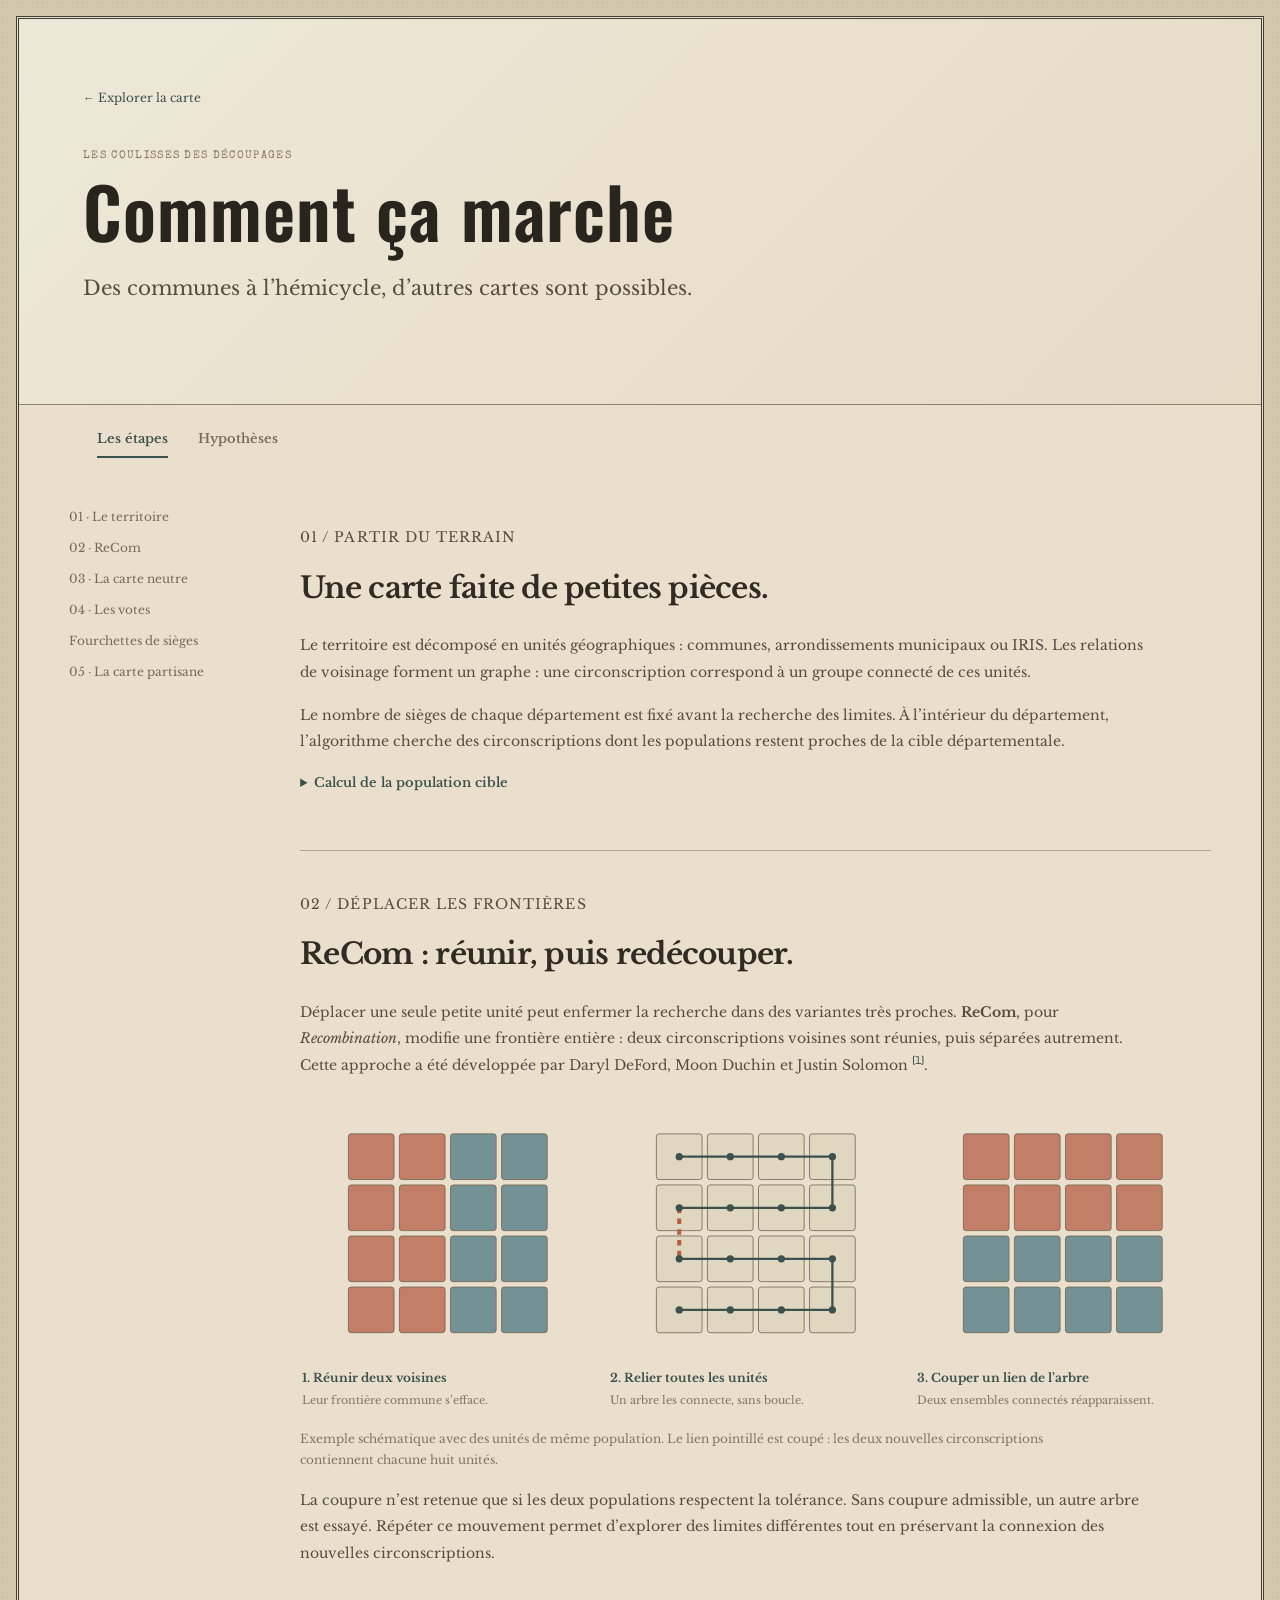
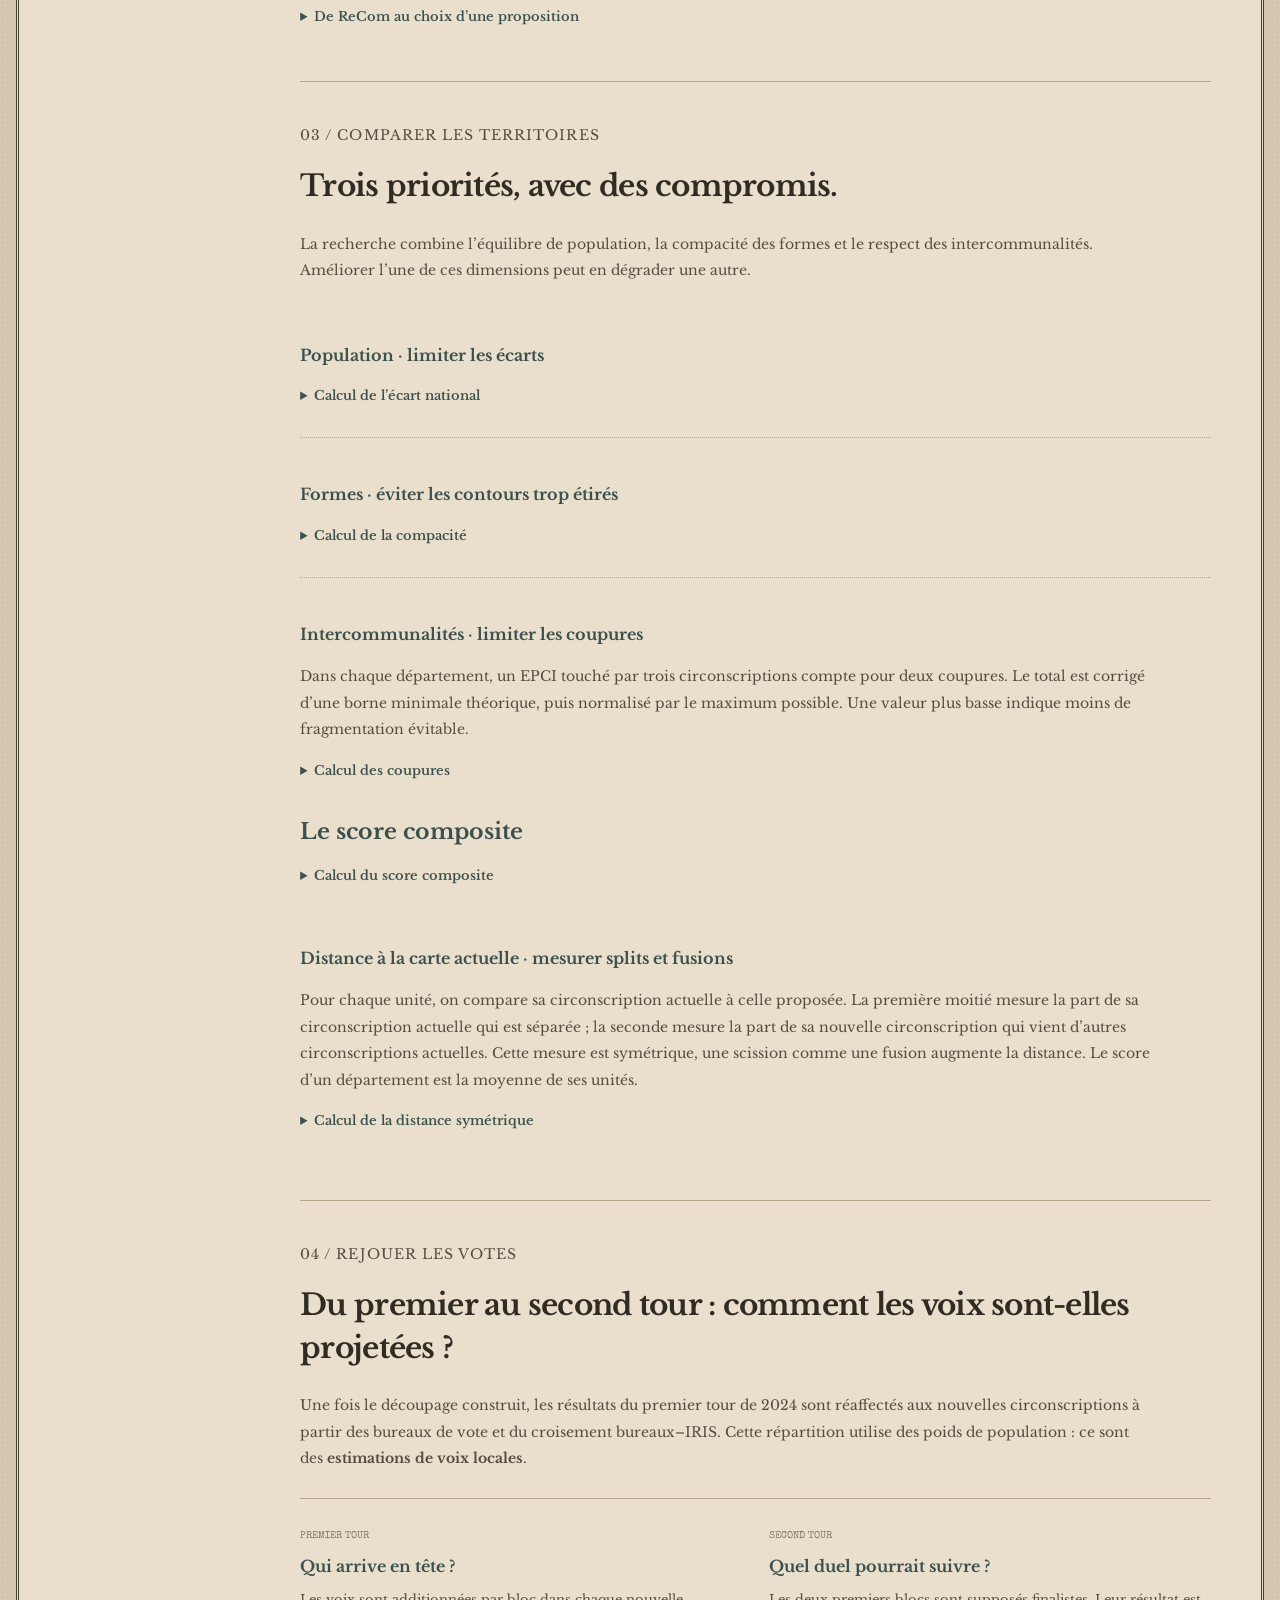
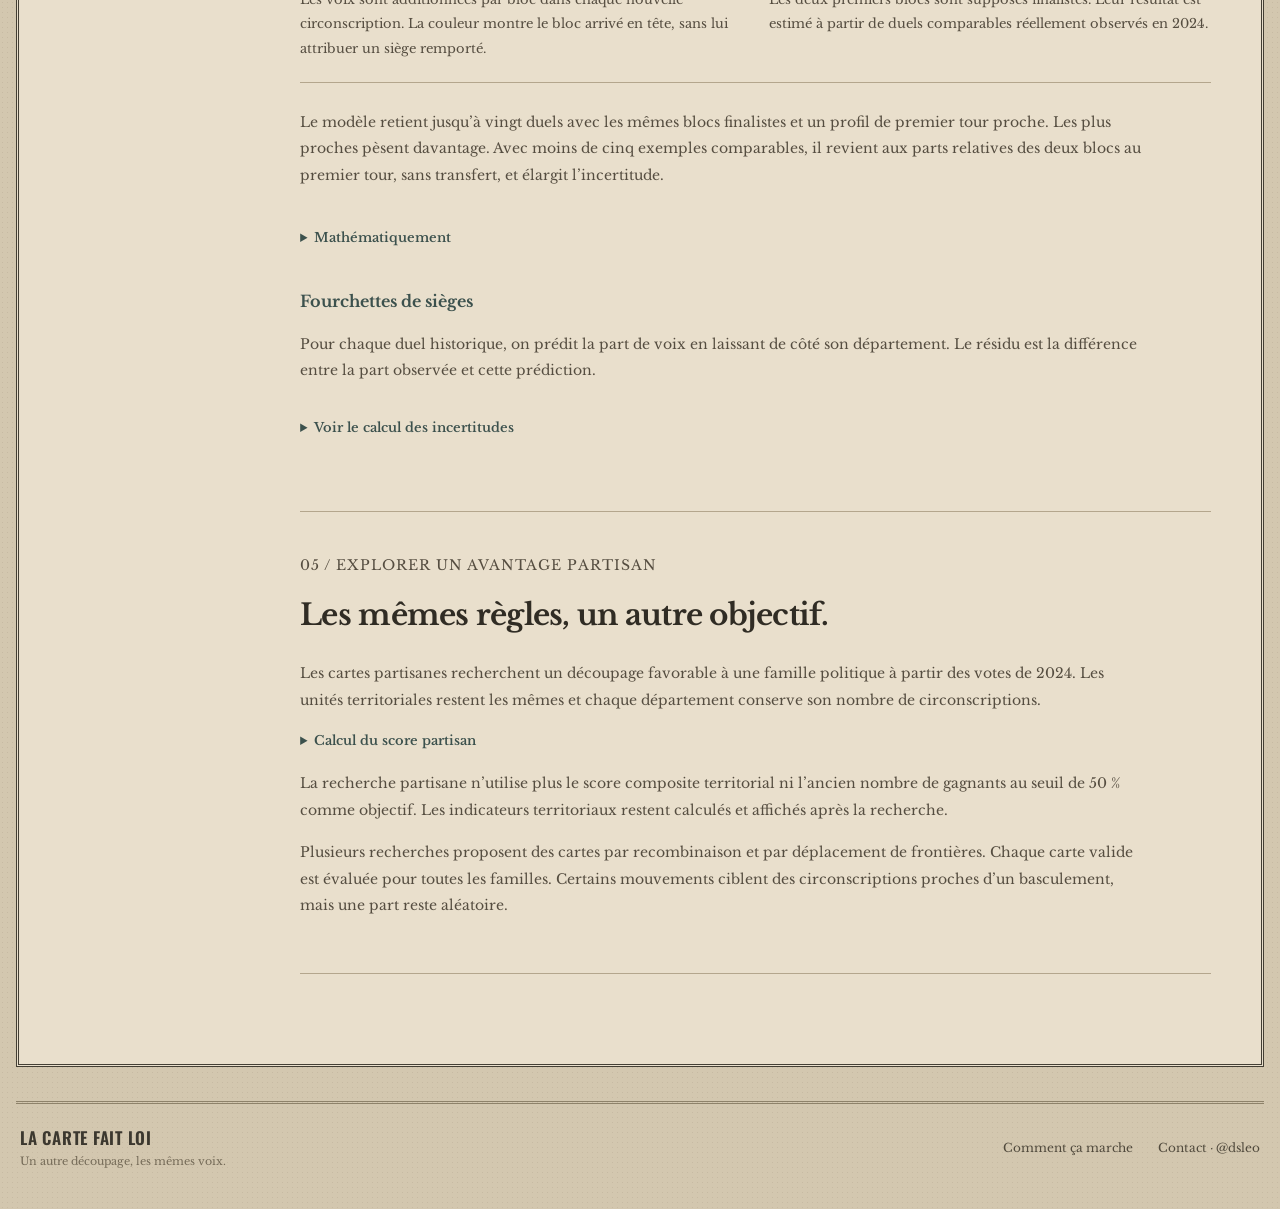
==== commit 6cdecf78: "Merge branch 'mmd-section-notes' Co-Authored-By: Claude Haiku 5.5 <noreply@anthropic.com>" ====
--- a/redistricting/webapp/method.html
+++ b/redistricting/webapp/method.html
@@ -1,6 +1,6 @@
 <!doctype html><html lang="fr"><head><meta charset="utf-8"><meta name="viewport" content="width=device-width, initial-scale=1"><meta name="theme-color" content="#e7ddc7"><meta name="description" content="Découvrez comment les circonscriptions sont construites, comment les votes de 2024 sont estimés et quelles limites garder en tête."><meta property="og:type" content="article"><meta property="og:title" content="Comment ça marche · La carte fait loi"><meta property="og:description" content="Méthode, données et limites de l’atlas des circonscriptions législatives françaises."><meta name="twitter:card" content="summary"><title>Comment ça marche · La carte fait loi</title><link rel="preconnect" href="https://fonts.googleapis.com"><link href="https://fonts.googleapis.com/css2?family=Libre+Baskerville:wght@400;700&family=Special+Elite&family=Oswald:wght@500;600;700&display=swap" rel="stylesheet"><link rel="stylesheet" href="vendor/katex/katex.min.css"><link rel="stylesheet" href="atlas.css?v=16"></head><body><main class="method-page guide-page">
 <header class="guide-hero"><a class="guide-back" href="index.html">← Explorer la carte</a><p class="guide-kicker">Les coulisses des découpages</p><h1>Comment ça marche</h1><p class="guide-lead">Des communes à l’hémicycle, d’autres cartes sont possibles.</p></header>
-<nav class="guide-sections" aria-label="Grandes sections"><a href="#methode" data-section-link="methode">Les étapes</a><a href="#donnees" data-section-link="donnees">Hypothèses</a><a href="#conclusions" data-section-link="conclusions">Résultats et limites</a></nav><div class="guide-layout"><nav class="guide-nav" aria-label="Sommaire"><a data-nav-group="methode" href="#territoire">01 · Le territoire</a><a data-nav-group="methode" href="#recom">02 · ReCom</a><a data-nav-group="methode" href="#territoires">03 · La carte neutre</a><a data-nav-group="methode" href="#second-tour">04 · Les votes</a><a data-nav-group="methode" href="#incertitude">Fourchettes de sièges</a><a data-nav-group="methode" href="#partisane">05 · La carte partisane</a><a data-nav-group="donnees" href="#familles-politiques">01 · Les familles politiques</a><a data-nav-group="donnees" href="#sources">02 · Les données</a><a data-nav-group="conclusions" href="#mmd">01 · La répartition</a><a data-nav-group="conclusions" href="#validation">02 · La portée</a></nav>
+<nav class="guide-sections" aria-label="Grandes sections"><a href="#methode" data-section-link="methode">Les étapes</a><a href="#donnees" data-section-link="donnees">Hypothèses</a></nav><div class="guide-layout"><nav class="guide-nav" aria-label="Sommaire"><a data-nav-group="methode" href="#territoire">01 · Le territoire</a><a data-nav-group="methode" href="#recom">02 · ReCom</a><a data-nav-group="methode" href="#territoires">03 · La carte neutre</a><a data-nav-group="methode" href="#second-tour">04 · Les votes</a><a data-nav-group="methode" href="#incertitude">Fourchettes de sièges</a><a data-nav-group="methode" href="#partisane">05 · La carte partisane</a><a data-nav-group="donnees" href="#familles-politiques">01 · Les familles politiques</a><a data-nav-group="donnees" href="#sources">02 · Les données</a></nav>
 <div class="guide-chapters">
 <section class="guide-chapter" id="territoire" data-guide-group="methode"><p class="chapter-number">01 / Partir du terrain</p><h2>Une carte faite de petites pièces.</h2><p>Le territoire est décomposé en unités géographiques : communes, arrondissements municipaux ou IRIS. Les relations de voisinage forment un graphe : une circonscription correspond à un groupe connecté de ces unités.</p><p>Le nombre de sièges de chaque département est fixé avant la recherche des limites. À l’intérieur du département, l’algorithme cherche des circonscriptions dont les populations restent proches de la cible départementale.</p><details class="math-disclosure"><summary>Calcul de la population cible</summary><div class="math-display math-pair"><span class="tex-equation" data-tex="\bar P_d=\frac{P_d}{k_d}"><math xmlns="http://www.w3.org/1998/Math/MathML" display="block" aria-label="Population cible du département : population du département divisée par son nombre de sièges"><mrow><msub><mover accent="true"><mi>P</mi><mo>¯</mo></mover><mi>d</mi></msub><mo>=</mo><mfrac><msub><mi>P</mi><mi>d</mi></msub><msub><mi>k</mi><mi>d</mi></msub></mfrac></mrow></math></span><span class="math-connector">et</span><span class="tex-equation" data-tex="\frac{|P(C)-\bar P_d|}{\bar P_d}\leq\varepsilon"><math xmlns="http://www.w3.org/1998/Math/MathML" display="block" aria-label="Écart relatif de la circonscription à la cible départementale inférieur ou égal à epsilon"><mrow><mfrac><mrow><mo>|</mo><mi>P</mi><mo>(</mo><mi>C</mi><mo>)</mo><mo>−</mo><msub><mover accent="true"><mi>P</mi><mo>¯</mo></mover><mi>d</mi></msub><mo>|</mo></mrow><msub><mover accent="true"><mi>P</mi><mo>¯</mo></mover><mi>d</mi></msub></mfrac><mo>≤</mo><mi>ε</mi></mrow></math></span></div><p class="equation-caption">La population du département, divisée par ses sièges, donne sa cible. Le seuil de recherche ε est ici de 20 %. Ce seuil est évalué à l’échelle du département, pas par rapport à la moyenne nationale.</p></details></section>
 <section class="guide-chapter" id="recom" data-guide-group="methode"><p class="chapter-number">02 / Déplacer les frontières</p><h2>ReCom : réunir, puis redécouper.</h2><p>Déplacer une seule petite unité peut enfermer la recherche dans des variantes très proches. <strong>ReCom</strong>, pour <em>Recombination</em>, modifie une frontière entière : deux circonscriptions voisines sont réunies, puis séparées autrement. Cette approche a été développée par Daryl DeFord, Moon Duchin et Justin Solomon <a class="reference-link" href="#ref-recom">[1]</a>.</p>
@@ -11,10 +11,6 @@
 <section class="guide-chapter" id="second-tour" data-guide-group="methode"><p class="chapter-number">04 / Rejouer les votes</p><h2>Du premier au second tour : comment les voix sont-elles projetées ?</h2><p>Une fois le découpage construit, les résultats du premier tour de 2024 sont réaffectés aux nouvelles circonscriptions à partir des bureaux de vote et du croisement bureaux–IRIS. Cette répartition utilise des poids de population : ce sont des <strong>estimations de voix locales</strong>.</p><div class="guide-two-tours"><div><span>Premier tour</span><h3>Qui arrive en tête ?</h3><p>Les voix sont additionnées par bloc dans chaque nouvelle circonscription. La couleur montre le bloc arrivé en tête, sans lui attribuer un siège remporté.</p></div><div><span>Second tour</span><h3>Quel duel pourrait suivre ?</h3><p>Les deux premiers blocs sont supposés finalistes. Leur résultat est estimé à partir de duels comparables réellement observés en 2024.</p></div></div><p>Le modèle retient jusqu’à vingt duels avec les mêmes blocs finalistes et un profil de premier tour proche. Les plus proches pèsent davantage. Avec moins de cinq exemples comparables, il revient aux parts relatives des deux blocs au premier tour, sans transfert, et élargit l’incertitude.</p><details class="guide-details"><summary>Mathématiquement</summary><div class="math-display"><span class="tex-equation" data-tex="\hat{s}_a(x)=\frac{\sum_{j\in V}w_j s_{a,j}}{\sum_{j\in V}w_j}"><math xmlns="http://www.w3.org/1998/Math/MathML" display="block" aria-label="Part estimée du bloc a : moyenne des résultats des duels voisins pondérée par leur proximité"><mrow><msub><mover accent="true"><mi>s</mi><mo>^</mo></mover><mi>a</mi></msub><mrow><mo>(</mo><mi>x</mi><mo>)</mo></mrow><mo>=</mo><mfrac><mrow><munderover><mo>∑</mo><mrow><mi>j</mi><mo>∈</mo><mi>V</mi></mrow><mrow></mrow></munderover><msub><mi>w</mi><mi>j</mi></msub><msub><mi>s</mi><mrow><mi>a</mi><mo>,</mo><mi>j</mi></mrow></msub></mrow><mrow><munderover><mo>∑</mo><mrow><mi>j</mi><mo>∈</mo><mi>V</mi></mrow><mrow></mrow></munderover><msub><mi>w</mi><mi>j</mi></msub></mrow></mfrac></mrow></math></span></div><div class="math-display"><span class="tex-equation" data-tex="w_j=\frac{1}{\lVert x-x_j\rVert_2+0{,}015}"><math xmlns="http://www.w3.org/1998/Math/MathML" display="block" aria-label="Poids d’un duel : inverse de sa distance euclidienne au profil recherché plus 0,015"><mrow><msub><mi>w</mi><mi>j</mi></msub><mo>=</mo><mfrac><mn>1</mn><mrow><msub><mrow><mo>‖</mo><mrow><mi>x</mi><mo>−</mo><msub><mi>x</mi><mi>j</mi></msub></mrow><mo>‖</mo></mrow><mn>2</mn></msub><mo>+</mo><mn>0,015</mn></mrow></mfrac></mrow></math></span></div><p>x contient les parts de voix des blocs au premier tour ; x<sub>j</sub> est le profil du duel historique j. V regroupe les voisins retenus. s<sub>a,j</sub> est la part du bloc a au second tour dans ce duel. Le petit terme 0,015 stabilise le poids quand deux profils sont très proches.</p></details><h3 id="incertitude">Fourchettes de sièges</h3><p>Pour chaque duel historique, on prédit la part de voix en laissant de côté son département. Le résidu est la différence entre la part observée et cette prédiction.</p><details class="guide-details math-disclosure"><summary>Voir le calcul des incertitudes</summary><div class="math-display"><span class="tex-equation" data-tex="r_j=y_j-\hat{y}_{-d(j)}"><math xmlns="http://www.w3.org/1998/Math/MathML" display="block" aria-label="Résidu r indice j égal part observée y indice j moins part prédite sans son département"><mrow><msub><mi>r</mi><mi>j</mi></msub><mo>=</mo><msub><mi>y</mi><mi>j</mi></msub><mo>−</mo><msub><mover accent="true"><mi>y</mi><mo>^</mo></mover><mrow><mo>−</mo><mi>d</mi><mo>(</mo><mi>j</mi><mo>)</mo></mrow></msub></mrow></math></span></div><p>Une correction globale est appliquée seulement si elle améliore les critères du test rétrospectif ; les résidus utilisés en tiennent alors compte. Pour chaque circonscription, on tire avec remise un résidu de la même paire de blocs lorsqu’au moins dix sont disponibles, sinon parmi tous les résidus. Le tirage est indépendant entre circonscriptions ; les deux finalistes restent fixés par le premier tour.</p><div class="math-display"><span class="tex-equation" data-tex="p_i^{(t)}=\operatorname{clip}(\hat p_i+\epsilon_i^{(t)},0,1)"><math xmlns="http://www.w3.org/1998/Math/MathML" display="block" aria-label="Part simulée du bloc a égale part prédite plus résidu tiré, bornée entre zéro et un"><mrow><msubsup><mi>p</mi><mi>i</mi><mrow><mo>(</mo><mi>t</mi><mo>)</mo></mrow></msubsup><mo>=</mo><mi mathvariant="normal">clip</mi><mo>(</mo><msub><mover accent="true"><mi>p</mi><mo>^</mo></mover><mi>i</mi></msub><mo>+</mo><msubsup><mi>ε</mi><mi>i</mi><mrow><mo>(</mo><mi>t</mi><mo>)</mo></mrow></msubsup><mo>,</mo><mn>0</mn><mo>,</mo><mn>1</mn><mo>)</mo></mrow></math></span></div><p>On répète ce tirage 1 000 fois. Dans chaque simulation <i>t</i>, on additionne les sièges du bloc <i>b</i> ; les 10e et 90e percentiles de ces totaux donnent la fourchette affichée :</p><div class="math-display"><span class="tex-equation" data-tex="N_b^{(t)}=\sum_i\mathbf{1}\{W_i^{(t)}=b\},\qquad[Q_{0{,}1}(N_b),Q_{0{,}9}(N_b)]"><math xmlns="http://www.w3.org/1998/Math/MathML" display="block" aria-label="Nombre de sièges simulés du bloc b : somme des circonscriptions où b gagne ; fourchette entre les quantiles dix et quatre-vingt-dix pour cent"><mrow><msubsup><mi>N</mi><mi>b</mi><mrow><mo>(</mo><mi>t</mi><mo>)</mo></mrow></msubsup><mo>=</mo><munder><mo>∑</mo><mi>i</mi></munder><mn>1</mn><mo>{</mo><msubsup><mi>W</mi><mi>i</mi><mrow><mo>(</mo><mi>t</mi><mo>)</mo></mrow></msubsup><mo>=</mo><mi>b</mi><mo>}</mo><mo>,</mo><mspace width="1.3em"/><mo>[</mo><msub><mi>Q</mi><mrow><mn>0,1</mn></mrow></msub><mo>(</mo><msub><mi>N</mi><mi>b</mi></msub><mo>)</mo><mo>,</mo><msub><mi>Q</mi><mrow><mn>0,9</mn></mrow></msub><mo>(</mo><msub><mi>N</mi><mi>b</mi></msub><mo>)</mo><mo>]</mo></mrow></math></span></div></details></section>
 
 <section class="guide-chapter" id="partisane" data-guide-group="methode"><p class="chapter-number">05 / Explorer un avantage partisan</p><h2>Les mêmes règles, un autre objectif.</h2><p>Les cartes partisanes recherchent un découpage favorable à une famille politique à partir des votes de 2024. Les unités territoriales restent les mêmes et chaque département conserve son nombre de circonscriptions.</p><details class="math-disclosure"><summary>Calcul du score partisan</summary><p>Pour un bloc <i>b</i> et une carte <i>P</i>, le score utilisé est le nombre moyen de sièges qu’il remporte selon le modèle :</p><div class="math-display"><span class="tex-equation" data-tex="J_b(P)=\sum_{i\in P}\Pr(W_i=b)"><math xmlns="http://www.w3.org/1998/Math/MathML" display="block" aria-label="Score partisan J indice b de P : somme sur les circonscriptions de la probabilité simulée que le bloc b gagne"><mrow><msub><mi>J</mi><mi>b</mi></msub><mo>(</mo><mi>P</mi><mo>)</mo><mo>=</mo><munder><mo>∑</mo><mrow><mi>i</mi><mo>∈</mo><mi>P</mi></mrow></munder><mi mathvariant="normal">Pr</mi><mo>(</mo><msub><mi>W</mi><mi>i</mi></msub><mo>=</mo><mi>b</mi><mo>)</mo></mrow></math></span></div><p>Ici, <i>W</i><sub>i</sub> est le bloc gagnant dans le duel simulé de la circonscription <i>i</i>. Chaque probabilité est calculée à partir des fréquences de victoire dans le groupe de résidus du duel.</p></details><p>La recherche partisane n’utilise plus le score composite territorial ni l’ancien nombre de gagnants au seuil de 50 % comme objectif. Les indicateurs territoriaux restent calculés et affichés après la recherche.</p><p>Plusieurs recherches proposent des cartes par recombinaison et par déplacement de frontières. Chaque carte valide est évaluée pour toutes les familles. Certains mouvements ciblent des circonscriptions proches d’un basculement, mais une part reste aléatoire.</p></section>
-<section class="guide-chapter" id="mmd" data-guide-group="conclusions"><p class="chapter-number">01 / Lire la répartition</p><h2>Des voix partout, ou quelques bastions ?</h2><p>Deux blocs peuvent avoir le même total de voix et une implantation très différente. L’écart moyenne–médiane, appelé MMD, décrit l’asymétrie des scores locaux : quelques très hauts ou très bas résultats peuvent éloigner la moyenne du score central.</p><details class="math-disclosure"><summary>Calcul du MMD</summary><div class="math-display"><span class="tex-equation" data-tex="\mathrm{MMD}_b=\frac{1}{n}\sum_{i=1}^{n}s_{b,i}-\operatorname{médiane}(s_{b,1},\ldots,s_{b,n})"><math xmlns="http://www.w3.org/1998/Math/MathML" display="block" aria-label="MMD du bloc b : moyenne de ses pourcentages locaux moins leur médiane"><mrow><msub><mi mathvariant="normal">MMD</mi><mi>b</mi></msub><mo>=</mo><mfrac><mn>1</mn><mi>n</mi></mfrac><munderover><mo>∑</mo><mrow><mi>i</mi><mo>=</mo><mn>1</mn></mrow><mi>n</mi></munderover><msub><mi>s</mi><mrow><mi>b</mi><mo>,</mo><mi>i</mi></mrow></msub><mo>−</mo><mi mathvariant="normal">médiane</mi><mrow><mo>(</mo><mrow><msub><mi>s</mi><mrow><mi>b</mi><mo>,</mo><mn>1</mn></mrow></msub><mo>,</mo><mo>…</mo><mo>,</mo><msub><mi>s</mi><mrow><mi>b</mi><mo>,</mo><mi>n</mi></mrow></msub></mrow><mo>)</mo></mrow></mrow></math></span></div><p class="equation-caption">s<sub>b,i</sub> est le pourcentage de voix du bloc b dans la circonscription i. Chaque circonscription compte autant dans la moyenne.</p></details><p>Par exemple, des scores de 10 %, 20 % et 60 % donnent une moyenne de 30 % et une médiane de 20 % : le MMD vaut +10 points. Des scores très dispersés peuvent aussi avoir une moyenne égale à la médiane. Cet indicateur décrit donc une asymétrie, pas la dispersion.</p><div class="metric-table-wrap"><table class="metric-table" id="mmd-table"><thead><tr><th>Bloc</th><th>Actuel (points)</th><th>Proposé (points)</th><th>Variation (points)</th></tr></thead><tbody></tbody></table></div>
-<details class="guide-details" id="voix"><summary>Et le lien entre les voix et les circonscriptions en tête ?</summary><p>Un bloc peut obtenir 30 % des voix et arriver en tête dans 40 % des circonscriptions, soit un écart de +10 points. Cette amplification est distincte du MMD et ne correspond pas à des sièges remportés au second tour.</p><div class="electoral-key"><span><i></i>Part des voix</span><span><i class="seats"></i>Part des circonscriptions en tête</span></div><div class="metric-table-wrap"><table class="metric-table" id="metric-table"><thead><tr><th>Bloc</th><th>Carte actuelle</th><th>Carte proposée</th><th>Écart actuel</th><th>Écart proposé</th></tr></thead><tbody></tbody></table></div><p id="electoral-scope"></p></details></section>
-<section class="guide-chapter" id="validation" data-guide-group="conclusions"><p class="chapter-number">02 / Comprendre la portée</p><h2>Ce que l’expérience permet de dire.</h2><p>Le modèle de second tour est testé en laissant un département entier à l’écart, avant de prédire ses duels. Les résultats de ce département ne servent donc pas à chercher les exemples comparables pour cette prédiction brute. Les mêmes erreurs historiques servent aussi à choisir et mesurer la correction : ces résultats sont exploratoires et ne constituent pas une évaluation indépendante de l’ensemble du modèle corrigé.</p><div class="validation-stats" id="validation-stats"></div><p class="guide-note">Ces chiffres décrivent un test rétrospectif sur des duels historiques. La correction et ses résultats ne sont pas évalués sur un jeu de données indépendant ; ils peuvent être optimistes. Ils ne donnent pas la probabilité que le scénario se réalise sur la nouvelle carte.</p>
-<div class="limits-list"><div><h3>Un scénario à votes constants</h3><p>Les intentions de vote futures, la participation, les candidatures et les désistements ne sont pas prédits. Les configurations à trois candidats sont remplacées ici par des duels de blocs. Les flux individuels d’électeurs ne sont pas reconstitués.</p></div><div><h3>Des approximations géographiques</h3><p>Les contours sont simplifiés pour l’affichage. Certaines affectations aux limites officielles sont approchées et les voix sont parfois réallouées par des poids de population. Les couvertures électorales diffèrent entre les deux cartes : les comparaisons ne portent pas exactement sur les mêmes électeurs.</p></div><div><h3>Une proposition de recherche</h3><p>La carte assemblée reste un brouillon non certifié. Les vérifications des plans générés ne valent pas validation juridique de l’ensemble. Séparer données électorales et construction des limites ne suffit pas à démontrer une neutralité politique.</p></div><div><h3>Une incertitude partielle</h3><p>Les simulations réutilisent des erreurs de duels passés ; elles ne couvrent pas tous les chocs politiques communs aux départements. Un autre regroupement des nuances politiques peut aussi modifier les résultats.</p></div></div></section>
 <section class="guide-chapter" id="familles-politiques" data-guide-group="donnees"><p class="chapter-number">01 / Les familles politiques</p><h2>Comment les familles politiques sont regroupées</h2><p><strong>Extrême gauche</strong> : candidats de nuance EXG et candidats rattachés financièrement à la LFI.</p><p><strong>Gauche</strong> : autres candidats de gauche, écologistes et de l’union de la gauche, dont les socialistes et les communistes.</p><p><strong>Centre</strong> : Renaissance, MoDem, Horizons, Ensemble et les nuances du centre, dont UDI.</p><p><strong>Droite républicaine</strong> : Les Républicains, divers droite et droite souverainiste.</p><p><strong>Extrême droite</strong> : RN, Reconquête, union de l’extrême droite et extrême droite.</p><p>Les candidats régionaux ou divers restent dans « Autres ». Les regroupements reposent sur les nuances de 2024 ; le rattachement financier à la LFI ne prouve pas l’appartenance au parti. Pour l’Assemblée actuelle, ce sont les groupes parlementaires qui sont regroupés.</p></section>
 <section class="guide-chapter" id="sources" data-guide-group="donnees"><p class="chapter-number">02 / Aller aux sources</p><h2>Les données derrière la carte.</h2><h3>Pourquoi les intercommunalités plutôt que les cantons ?</h3><p>Les intercommunalités (EPCI) regroupent des communes qui partagent des services et des projets : elles décrivent mieux la vie locale qu’un découpage électoral. Les cantons servent à l’élection départementale, avec un découpage distinct ; les superposer aux circonscriptions compliquerait la mesure des coupures. Les archives BANATIC permettent en outre de suivre les rattachements d’une année à l’autre.</p><h3>Sources de données</h3><ol class="reference-list">
 <li><span>Population légale</span><a href="https://www.insee.fr/fr/statistiques/7728826">INSEE · populations légales 2021, en vigueur en 2024</a><p>Population municipale de référence ; pour Mayotte, <a href="https://www.insee.fr/fr/statistiques/3291775">population communale 2017</a>, dernier millésime officiel disponible pour ce cadre.</p><p><b>Dans le projet :</b> elle fixe la population de chaque commune, donc les cibles de population des circonscriptions.</p></li>
@@ -27,4 +23,4 @@
 <li><span>Assemblée nationale</span><a href="https://data.assemblee-nationale.fr/">Assemblée nationale · données ouvertes</a> · <a href="https://www.assemblee-nationale.fr/dyn/vos-deputes/hemicycle">hémicycle</a><p>Députés, groupes et places de l’instantané chargé dans l’application ; il n’est pas actualisé en direct.</p><p><b>Dans le projet :</b> affiche l’hémicycle de l’Assemblée actuelle, pour le comparer à la projection.</p></li>
 </ol><h3>Littérature</h3><ol class="reference-list"><li id="ref-recom"><span>Méthode et reproduction</span><a href="https://hdsr.mitpress.mit.edu/pub/1ds8ptxu/release/5">DeFord, Duchin &amp; Solomon · ReCom</a><p><a href="../src/redistrict/sample/recom.py">Code ReCom</a> · <a href="../src/redistrict/sources.py">registre détaillé des données et empreintes</a>.</p></li><li><span>Compacité</span><a href="https://cran.r-project.org/web/packages/redistmetrics/vignettes/compactness.html">Polsby–Popper · indice de compacité</a><p>Indice utilisé pour le critère Formes.</p></li><li><span>Redécoupage</span><a href="https://www.regardscitoyens.org/redecoupage/">Regards citoyens · redécoupage</a></li><li><span>Redécoupage</span><a href="https://www.lemonde.fr/politique/article/2026/11/15/elections-legislatives-le-chantier-sans-cesse-repousse-du-redecoupage-electoral_6811034_823448.html">Le Monde · le chantier sans cesse repoussé du redécoupage électoral</a></li><li><span>Géographie électorale</span><a href="https://journals.openedition.org/espacepolitique/7353?lang=en#tocto1n2">L’Espace politique · revue de géographie politique</a></li><li><span>Gerrymandering</span><a href="https://hub.jhu.edu/2026/05/07/emily-riehl-gerrymandering-supreme-court/">Johns Hopkins · Emily Riehl sur le gerrymandering</a></li><li><span>Mathématiques</span><a href="https://www.quantamagazine.org/how-math-has-changed-the-shape-of-gerrymandering-20230601/">Quanta Magazine · comment les maths ont changé le gerrymandering</a></li></ol><p id="method-status" role="status"></p><a class="guide-return" href="index.html">Revenir à la carte <span aria-hidden="true">→</span></a></section>
 </div></div></main><footer class="app-footer"><a class="footer-brand" href="index.html">La carte fait loi<span>Un autre découpage, les mêmes voix.</span></a><nav aria-label="À propos du projet"><a href="method.html">Comment ça marche</a><a href="https://twitter.com/dsleo">Contact · @dsleo</a></nav></footer>
-<script src="../export/browser/projection-2026.js?v=9"></script><script src="vendor/katex/katex.min.js"></script><script src="method.js?v=16"></script></body></html>
+<script src="vendor/katex/katex.min.js"></script><script src="method.js?v=17"></script></body></html>
